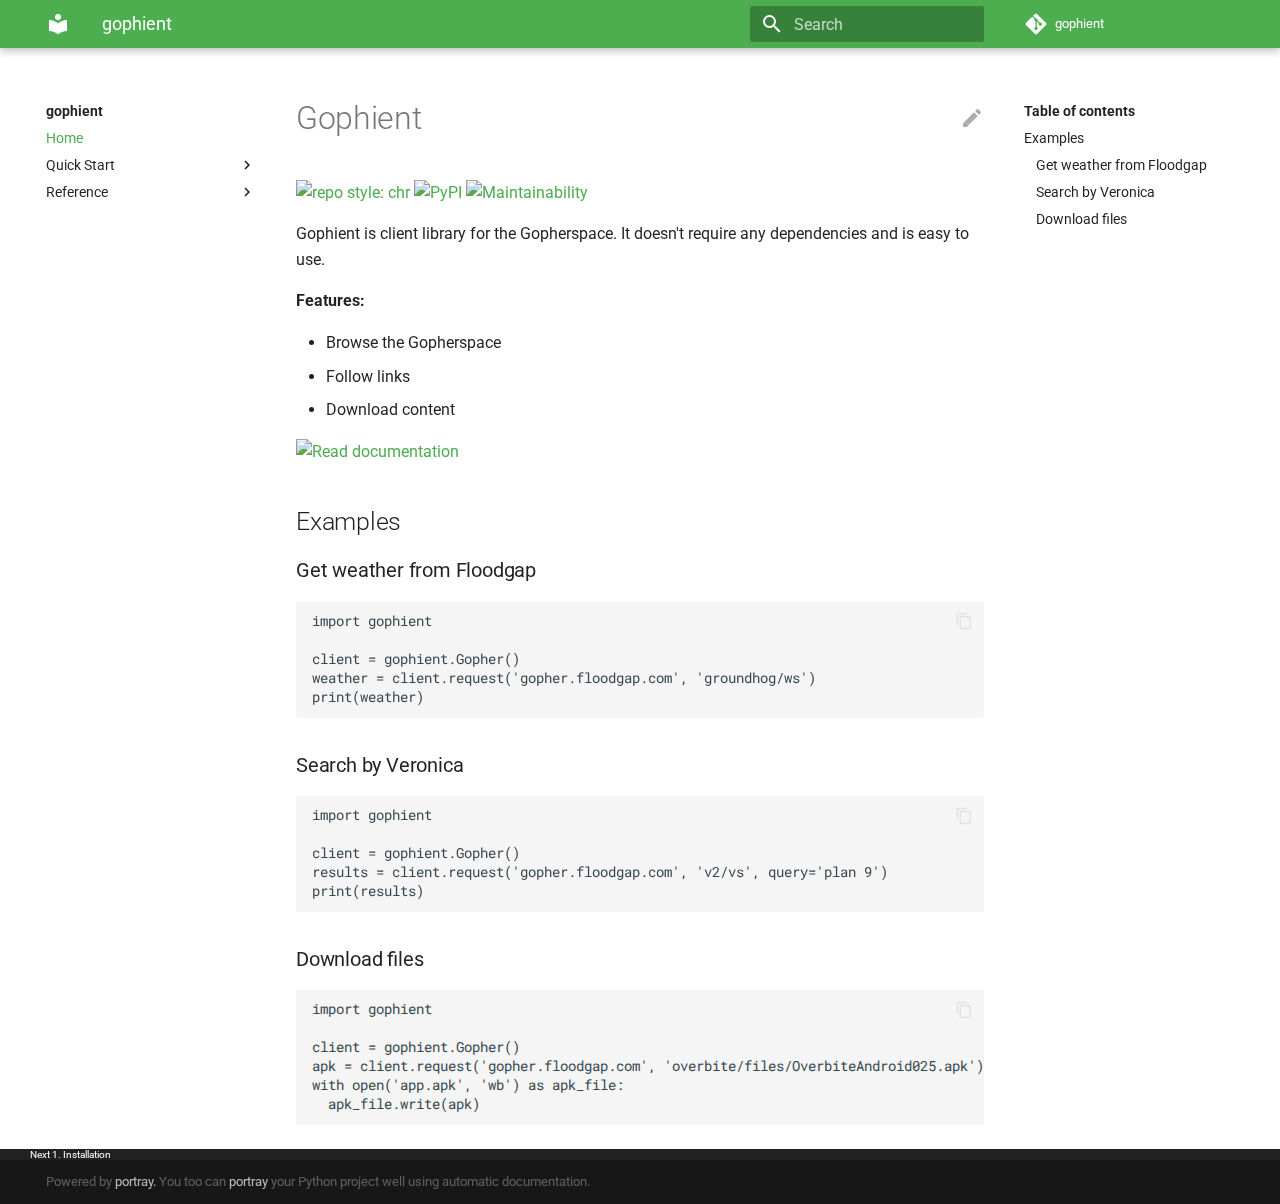
==== index.html @ 35dd83b7 "Deployed with Portray. Commit: f38c311" ====
<!doctype html>
<html lang="en" class="no-js">
  <head>
    
      <meta charset="utf-8">
      <meta name="viewport" content="width=device-width,initial-scale=1">
      
      
      
      
      <link rel="icon" href="assets/images/favicon.png">
      <meta name="generator" content="mkdocs-1.2.4, mkdocs-material-7.3.0">
    
    
      
        <title>gophient</title>
      
    
    
      <link rel="stylesheet" href="assets/stylesheets/main.8b42a75e.min.css">
      
        
        <link rel="stylesheet" href="assets/stylesheets/palette.3f5d1f46.min.css">
        
          
          
          <meta name="theme-color" content="#4cae4f">
        
      
    
    
    
      
        
        <link rel="preconnect" href="https://fonts.gstatic.com" crossorigin>
        <link rel="stylesheet" href="https://fonts.googleapis.com/css?family=Roboto:300,400,400i,700%7CRoboto+Mono&display=fallback">
        <style>:root{--md-text-font-family:"Roboto";--md-code-font-family:"Roboto Mono"}</style>
      
    
    
    
    
      


    
    
  </head>
  
  
    
    
    
    
    
    <body dir="ltr" data-md-color-scheme="" data-md-color-primary="green" data-md-color-accent="orange">
  
    
    <script>function __prefix(e){return new URL(".",location).pathname+"."+e}function __get(e,t=localStorage){return JSON.parse(t.getItem(__prefix(e)))}</script>
    
    <input class="md-toggle" data-md-toggle="drawer" type="checkbox" id="__drawer" autocomplete="off">
    <input class="md-toggle" data-md-toggle="search" type="checkbox" id="__search" autocomplete="off">
    <label class="md-overlay" for="__drawer"></label>
    <div data-md-component="skip">
      
        
        <a href="#gophient" class="md-skip">
          Skip to content
        </a>
      
    </div>
    <div data-md-component="announce">
      
    </div>
    
      

<header class="md-header" data-md-component="header">
  <nav class="md-header__inner md-grid" aria-label="Header">
    <a href="." title="gophient" class="md-header__button md-logo" aria-label="gophient" data-md-component="logo">
      
  
  <svg xmlns="http://www.w3.org/2000/svg" viewBox="0 0 24 24"><path d="M12 8a3 3 0 0 0 3-3 3 3 0 0 0-3-3 3 3 0 0 0-3 3 3 3 0 0 0 3 3m0 3.54C9.64 9.35 6.5 8 3 8v11c3.5 0 6.64 1.35 9 3.54 2.36-2.19 5.5-3.54 9-3.54V8c-3.5 0-6.64 1.35-9 3.54z"/></svg>

    </a>
    <label class="md-header__button md-icon" for="__drawer">
      <svg xmlns="http://www.w3.org/2000/svg" viewBox="0 0 24 24"><path d="M3 6h18v2H3V6m0 5h18v2H3v-2m0 5h18v2H3v-2z"/></svg>
    </label>
    <div class="md-header__title" data-md-component="header-title">
      <div class="md-header__ellipsis">
        <div class="md-header__topic">
          <span class="md-ellipsis">
            gophient
          </span>
        </div>
        <div class="md-header__topic" data-md-component="header-topic">
          <span class="md-ellipsis">
            
              Home
            
          </span>
        </div>
      </div>
    </div>
    
    
    
      <label class="md-header__button md-icon" for="__search">
        <svg xmlns="http://www.w3.org/2000/svg" viewBox="0 0 24 24"><path d="M9.5 3A6.5 6.5 0 0 1 16 9.5c0 1.61-.59 3.09-1.56 4.23l.27.27h.79l5 5-1.5 1.5-5-5v-.79l-.27-.27A6.516 6.516 0 0 1 9.5 16 6.5 6.5 0 0 1 3 9.5 6.5 6.5 0 0 1 9.5 3m0 2C7 5 5 7 5 9.5S7 14 9.5 14 14 12 14 9.5 12 5 9.5 5z"/></svg>
      </label>
      
<div class="md-search" data-md-component="search" role="dialog">
  <label class="md-search__overlay" for="__search"></label>
  <div class="md-search__inner" role="search">
    <form class="md-search__form" name="search">
      <input type="text" class="md-search__input" name="query" aria-label="Search" placeholder="Search" autocapitalize="off" autocorrect="off" autocomplete="off" spellcheck="false" data-md-component="search-query" required>
      <label class="md-search__icon md-icon" for="__search">
        <svg xmlns="http://www.w3.org/2000/svg" viewBox="0 0 24 24"><path d="M9.5 3A6.5 6.5 0 0 1 16 9.5c0 1.61-.59 3.09-1.56 4.23l.27.27h.79l5 5-1.5 1.5-5-5v-.79l-.27-.27A6.516 6.516 0 0 1 9.5 16 6.5 6.5 0 0 1 3 9.5 6.5 6.5 0 0 1 9.5 3m0 2C7 5 5 7 5 9.5S7 14 9.5 14 14 12 14 9.5 12 5 9.5 5z"/></svg>
        <svg xmlns="http://www.w3.org/2000/svg" viewBox="0 0 24 24"><path d="M20 11v2H8l5.5 5.5-1.42 1.42L4.16 12l7.92-7.92L13.5 5.5 8 11h12z"/></svg>
      </label>
      <nav class="md-search__options" aria-label="Search">
        
        <button type="reset" class="md-search__icon md-icon" aria-label="Clear" tabindex="-1">
          <svg xmlns="http://www.w3.org/2000/svg" viewBox="0 0 24 24"><path d="M19 6.41 17.59 5 12 10.59 6.41 5 5 6.41 10.59 12 5 17.59 6.41 19 12 13.41 17.59 19 19 17.59 13.41 12 19 6.41z"/></svg>
        </button>
      </nav>
      
    </form>
    <div class="md-search__output">
      <div class="md-search__scrollwrap" data-md-scrollfix>
        <div class="md-search-result" data-md-component="search-result">
          <div class="md-search-result__meta">
            Initializing search
          </div>
          <ol class="md-search-result__list"></ol>
        </div>
      </div>
    </div>
  </div>
</div>
    
    
      <div class="md-header__source">
        
<a href="https://github.com/arichr/gophient/" title="Go to repository" class="md-source" data-md-component="source">
  <div class="md-source__icon md-icon">
    
    <svg xmlns="http://www.w3.org/2000/svg" viewBox="0 0 448 512"><path d="M439.55 236.05 244 40.45a28.87 28.87 0 0 0-40.81 0l-40.66 40.63 51.52 51.52c27.06-9.14 52.68 16.77 43.39 43.68l49.66 49.66c34.23-11.8 61.18 31 35.47 56.69-26.49 26.49-70.21-2.87-56-37.34L240.22 199v121.85c25.3 12.54 22.26 41.85 9.08 55a34.34 34.34 0 0 1-48.55 0c-17.57-17.6-11.07-46.91 11.25-56v-123c-20.8-8.51-24.6-30.74-18.64-45L142.57 101 8.45 235.14a28.86 28.86 0 0 0 0 40.81l195.61 195.6a28.86 28.86 0 0 0 40.8 0l194.69-194.69a28.86 28.86 0 0 0 0-40.81z"/></svg>
  </div>
  <div class="md-source__repository">
    gophient
  </div>
</a>
      </div>
    
  </nav>
  
</header>
    
    <div class="md-container" data-md-component="container">
      
      
        
          
        
      
      <main class="md-main" data-md-component="main">
        <div class="md-main__inner md-grid">
          
            
              
              <div class="md-sidebar md-sidebar--primary" data-md-component="sidebar" data-md-type="navigation" >
                <div class="md-sidebar__scrollwrap">
                  <div class="md-sidebar__inner">
                    


<nav class="md-nav md-nav--primary" aria-label="Navigation" data-md-level="0">
  <label class="md-nav__title" for="__drawer">
    <a href="." title="gophient" class="md-nav__button md-logo" aria-label="gophient" data-md-component="logo">
      
  
  <svg xmlns="http://www.w3.org/2000/svg" viewBox="0 0 24 24"><path d="M12 8a3 3 0 0 0 3-3 3 3 0 0 0-3-3 3 3 0 0 0-3 3 3 3 0 0 0 3 3m0 3.54C9.64 9.35 6.5 8 3 8v11c3.5 0 6.64 1.35 9 3.54 2.36-2.19 5.5-3.54 9-3.54V8c-3.5 0-6.64 1.35-9 3.54z"/></svg>

    </a>
    gophient
  </label>
  
    <div class="md-nav__source">
      
<a href="https://github.com/arichr/gophient/" title="Go to repository" class="md-source" data-md-component="source">
  <div class="md-source__icon md-icon">
    
    <svg xmlns="http://www.w3.org/2000/svg" viewBox="0 0 448 512"><path d="M439.55 236.05 244 40.45a28.87 28.87 0 0 0-40.81 0l-40.66 40.63 51.52 51.52c27.06-9.14 52.68 16.77 43.39 43.68l49.66 49.66c34.23-11.8 61.18 31 35.47 56.69-26.49 26.49-70.21-2.87-56-37.34L240.22 199v121.85c25.3 12.54 22.26 41.85 9.08 55a34.34 34.34 0 0 1-48.55 0c-17.57-17.6-11.07-46.91 11.25-56v-123c-20.8-8.51-24.6-30.74-18.64-45L142.57 101 8.45 235.14a28.86 28.86 0 0 0 0 40.81l195.61 195.6a28.86 28.86 0 0 0 40.8 0l194.69-194.69a28.86 28.86 0 0 0 0-40.81z"/></svg>
  </div>
  <div class="md-source__repository">
    gophient
  </div>
</a>
    </div>
  
  <ul class="md-nav__list" data-md-scrollfix>
    
      
      
      

  
  
    
  
  
    <li class="md-nav__item md-nav__item--active">
      
      <input class="md-nav__toggle md-toggle" data-md-toggle="toc" type="checkbox" id="__toc">
      
      
        
      
      
        <label class="md-nav__link md-nav__link--active" for="__toc">
          Home
          <span class="md-nav__icon md-icon"></span>
        </label>
      
      <a href="." class="md-nav__link md-nav__link--active">
        Home
      </a>
      
        
<nav class="md-nav md-nav--secondary" aria-label="Table of contents">
  
  
  
    
  
  
    <label class="md-nav__title" for="__toc">
      <span class="md-nav__icon md-icon"></span>
      Table of contents
    </label>
    <ul class="md-nav__list" data-md-component="toc" data-md-scrollfix>
      
        <li class="md-nav__item">
  <a href="#examples" class="md-nav__link">
    Examples
  </a>
  
    <nav class="md-nav" aria-label="Examples">
      <ul class="md-nav__list">
        
          <li class="md-nav__item">
  <a href="#get-weather-from-floodgap" class="md-nav__link">
    Get weather from Floodgap
  </a>
  
</li>
        
          <li class="md-nav__item">
  <a href="#search-by-veronica" class="md-nav__link">
    Search by Veronica
  </a>
  
</li>
        
          <li class="md-nav__item">
  <a href="#download-files" class="md-nav__link">
    Download files
  </a>
  
</li>
        
      </ul>
    </nav>
  
</li>
      
    </ul>
  
</nav>
      
    </li>
  

    
      
      
      

  
  
  
    
    <li class="md-nav__item md-nav__item--nested">
      
      
        <input class="md-nav__toggle md-toggle" data-md-toggle="__nav_2" type="checkbox" id="__nav_2" >
      
      
      
      
        <label class="md-nav__link" for="__nav_2">
          Quick Start
          <span class="md-nav__icon md-icon"></span>
        </label>
      
      <nav class="md-nav" aria-label="Quick Start" data-md-level="1">
        <label class="md-nav__title" for="__nav_2">
          <span class="md-nav__icon md-icon"></span>
          Quick Start
        </label>
        <ul class="md-nav__list" data-md-scrollfix>
          
            
              
  
  
  
    <li class="md-nav__item">
      <a href="docs/quick_start/1_-_Installation/" class="md-nav__link">
        1. Installation
      </a>
    </li>
  

            
          
            
              
  
  
  
    <li class="md-nav__item">
      <a href="docs/quick_start/2_-_API/" class="md-nav__link">
        2. API
      </a>
    </li>
  

            
          
        </ul>
      </nav>
    </li>
  

    
      
      
      

  
  
  
    
    <li class="md-nav__item md-nav__item--nested">
      
      
        <input class="md-nav__toggle md-toggle" data-md-toggle="__nav_3" type="checkbox" id="__nav_3" >
      
      
      
      
        <label class="md-nav__link" for="__nav_3">
          Reference
          <span class="md-nav__icon md-icon"></span>
        </label>
      
      <nav class="md-nav" aria-label="Reference" data-md-level="1">
        <label class="md-nav__title" for="__nav_3">
          <span class="md-nav__icon md-icon"></span>
          Reference
        </label>
        <ul class="md-nav__list" data-md-scrollfix>
          
            
              
  
  
  
    
    <li class="md-nav__item md-nav__item--nested">
      
      
        <input class="md-nav__toggle md-toggle" data-md-toggle="__nav_3_1" type="checkbox" id="__nav_3_1" >
      
      
      
      
        <label class="md-nav__link" for="__nav_3_1">
          Gophient
          <span class="md-nav__icon md-icon"></span>
        </label>
      
      <nav class="md-nav" aria-label="Gophient" data-md-level="2">
        <label class="md-nav__title" for="__nav_3_1">
          <span class="md-nav__icon md-icon"></span>
          Gophient
        </label>
        <ul class="md-nav__list" data-md-scrollfix>
          
            
              
  
  
  
    <li class="md-nav__item">
      <a href="reference/gophient/const/" class="md-nav__link">
        Const
      </a>
    </li>
  

            
          
            
              
  
  
  
    <li class="md-nav__item">
      <a href="reference/gophient/exc/" class="md-nav__link">
        Exc
      </a>
    </li>
  

            
          
            
              
  
  
  
    <li class="md-nav__item">
      <a href="reference/gophient/" class="md-nav__link">
        Index
      </a>
    </li>
  

            
          
            
              
  
  
  
    <li class="md-nav__item">
      <a href="reference/gophient/types/" class="md-nav__link">
        Types
      </a>
    </li>
  

            
          
        </ul>
      </nav>
    </li>
  

            
          
        </ul>
      </nav>
    </li>
  

    
  </ul>
</nav>
                  </div>
                </div>
              </div>
            
            
              
              <div class="md-sidebar md-sidebar--secondary" data-md-component="sidebar" data-md-type="toc" >
                <div class="md-sidebar__scrollwrap">
                  <div class="md-sidebar__inner">
                    
<nav class="md-nav md-nav--secondary" aria-label="Table of contents">
  
  
  
    
  
  
    <label class="md-nav__title" for="__toc">
      <span class="md-nav__icon md-icon"></span>
      Table of contents
    </label>
    <ul class="md-nav__list" data-md-component="toc" data-md-scrollfix>
      
        <li class="md-nav__item">
  <a href="#examples" class="md-nav__link">
    Examples
  </a>
  
    <nav class="md-nav" aria-label="Examples">
      <ul class="md-nav__list">
        
          <li class="md-nav__item">
  <a href="#get-weather-from-floodgap" class="md-nav__link">
    Get weather from Floodgap
  </a>
  
</li>
        
          <li class="md-nav__item">
  <a href="#search-by-veronica" class="md-nav__link">
    Search by Veronica
  </a>
  
</li>
        
          <li class="md-nav__item">
  <a href="#download-files" class="md-nav__link">
    Download files
  </a>
  
</li>
        
      </ul>
    </nav>
  
</li>
      
    </ul>
  
</nav>
                  </div>
                </div>
              </div>
            
          
          <div class="md-content" data-md-component="content">
            <article class="md-content__inner md-typeset">
              
                
                  <a href="https://github.com/arichr/gophient/edit/main/README.md" title="Edit this page" class="md-content__button md-icon">
                    <svg xmlns="http://www.w3.org/2000/svg" viewBox="0 0 24 24"><path d="M20.71 7.04c.39-.39.39-1.04 0-1.41l-2.34-2.34c-.37-.39-1.02-.39-1.41 0l-1.84 1.83 3.75 3.75M3 17.25V21h3.75L17.81 9.93l-3.75-3.75L3 17.25z"/></svg>
                  </a>
                
                
                <h1 id="gophient">Gophient</h1>
<p><a href="https://github.com/arichr/python-template"><img alt="repo style: chr" src="https://img.shields.io/badge/repo%20style-chr-blueviolet?logo=github&amp;style=flat" /></a>
<a href="https://pypi.org/project/gophient/"><img alt="PyPI" src="https://img.shields.io/pypi/v/gophient?style=flat&amp;logo=python&amp;logoColor=white" /></a>
<a href="https://codeclimate.com/github/arichr/gophient/maintainability"><img alt="Maintainability" src="https://api.codeclimate.com/v1/badges/d83cf869ea9fa8d05a6f/maintainability" /></a></p>
<p>Gophient is client library for the Gopherspace. It doesn't require any dependencies and is easy to use.</p>
<p><strong>Features:</strong></p>
<ul>
<li>Browse the Gopherspace</li>
<li>Follow links</li>
<li>Download content</li>
</ul>
<p><a href="https://arichr.github.io/gophient/"><img alt="Read documentation" src="https://img.shields.io/badge/read-documentation-green?style=for-the-badge&amp;logo=python&amp;logoColor=white" /></a></p>
<h2 id="examples">Examples</h2>
<h3 id="get-weather-from-floodgap">Get weather from Floodgap</h3>
<div class="codehilite"><pre><span></span><code><span class="kn">import</span> <span class="nn">gophient</span>

<span class="n">client</span> <span class="o">=</span> <span class="n">gophient</span><span class="o">.</span><span class="n">Gopher</span><span class="p">()</span>
<span class="n">weather</span> <span class="o">=</span> <span class="n">client</span><span class="o">.</span><span class="n">request</span><span class="p">(</span><span class="s1">&#39;gopher.floodgap.com&#39;</span><span class="p">,</span> <span class="s1">&#39;groundhog/ws&#39;</span><span class="p">)</span>
<span class="nb">print</span><span class="p">(</span><span class="n">weather</span><span class="p">)</span>
</code></pre></div>

<h3 id="search-by-veronica">Search by Veronica</h3>
<div class="codehilite"><pre><span></span><code><span class="kn">import</span> <span class="nn">gophient</span>

<span class="n">client</span> <span class="o">=</span> <span class="n">gophient</span><span class="o">.</span><span class="n">Gopher</span><span class="p">()</span>
<span class="n">results</span> <span class="o">=</span> <span class="n">client</span><span class="o">.</span><span class="n">request</span><span class="p">(</span><span class="s1">&#39;gopher.floodgap.com&#39;</span><span class="p">,</span> <span class="s1">&#39;v2/vs&#39;</span><span class="p">,</span> <span class="n">query</span><span class="o">=</span><span class="s1">&#39;plan 9&#39;</span><span class="p">)</span>
<span class="nb">print</span><span class="p">(</span><span class="n">results</span><span class="p">)</span>
</code></pre></div>

<h3 id="download-files">Download files</h3>
<div class="codehilite"><pre><span></span><code><span class="kn">import</span> <span class="nn">gophient</span>

<span class="n">client</span> <span class="o">=</span> <span class="n">gophient</span><span class="o">.</span><span class="n">Gopher</span><span class="p">()</span>
<span class="n">apk</span> <span class="o">=</span> <span class="n">client</span><span class="o">.</span><span class="n">request</span><span class="p">(</span><span class="s1">&#39;gopher.floodgap.com&#39;</span><span class="p">,</span> <span class="s1">&#39;overbite/files/OverbiteAndroid025.apk&#39;</span><span class="p">)</span>
<span class="k">with</span> <span class="nb">open</span><span class="p">(</span><span class="s1">&#39;app.apk&#39;</span><span class="p">,</span> <span class="s1">&#39;wb&#39;</span><span class="p">)</span> <span class="k">as</span> <span class="n">apk_file</span><span class="p">:</span>
  <span class="n">apk_file</span><span class="o">.</span><span class="n">write</span><span class="p">(</span><span class="n">apk</span><span class="p">)</span>
</code></pre></div>
                
              
              
                


              
            </article>
          </div>
        </div>
        
      </main>
      
        
<footer class="md-footer">
  
    <div class="md-footer-nav">
      <nav class="md-footer-nav__inner md-grid">
        
        
          <a href="docs/quick_start/1_-_Installation/" title="1. Installation" class="md-flex md-footer-nav__link md-footer-nav__link--next" rel="next">
            <div class="md-flex__cell md-flex__cell--stretch md-footer-nav__title">
              <span class="md-flex__ellipsis">
                <span class="md-footer-nav__direction">
                  Next
                </span>
                1. Installation
              </span>
            </div>
            <div class="md-flex__cell md-flex__cell--shrink">
              <i class="md-icon md-icon--arrow-forward md-footer-nav__button"></i>
            </div>
          </a>
        
      </nav>
    </div>
  
  <div class="md-footer-meta md-typeset">
    <div class="md-footer-meta__inner md-grid">
      <div class="md-footer-copyright">
        
        Powered by
        <a href="http://timothycrosley.github.io/portray">portray.</a>
        You too can
        <a href="http://timothycrosley.github.io/portray">
          portray</a>
        your Python project well using automatic documentation.
      </div>
      
    </div>
  </div>
</footer>
      
    </div>
    <div class="md-dialog" data-md-component="dialog">
      <div class="md-dialog__inner md-typeset"></div>
    </div>
    <script id="__config" type="application/json">{"base": ".", "features": [], "translations": {"clipboard.copy": "Copy to clipboard", "clipboard.copied": "Copied to clipboard", "search.config.lang": "en", "search.config.pipeline": "trimmer, stopWordFilter", "search.config.separator": "[\\s\\-]+", "search.placeholder": "Search", "search.result.placeholder": "Type to start searching", "search.result.none": "No matching documents", "search.result.one": "1 matching document", "search.result.other": "# matching documents", "search.result.more.one": "1 more on this page", "search.result.more.other": "# more on this page", "search.result.term.missing": "Missing", "select.version.title": "Select version"}, "search": "assets/javascripts/workers/search.f8263e09.min.js", "version": null}</script>
    
    
      <script src="assets/javascripts/bundle.4fc53ad4.min.js"></script>
      
    
  </body>
</html>
---- assets/stylesheets/main.8b42a75e.min.css ----
@charset "UTF-8";html{-webkit-text-size-adjust:none;-moz-text-size-adjust:none;-ms-text-size-adjust:none;text-size-adjust:none;box-sizing:border-box}*,:after,:before{box-sizing:inherit}body{margin:0}a,button,input,label{-webkit-tap-highlight-color:transparent}a{color:inherit;text-decoration:none}hr{border:0;box-sizing:content-box;display:block;height:.05rem;overflow:visible;padding:0}small{font-size:80%}sub,sup{line-height:1em}img{border-style:none}table{border-collapse:separate;border-spacing:0}td,th{font-weight:400;vertical-align:top}button{background:transparent;border:0;font-family:inherit;font-size:inherit;margin:0;padding:0}input{border:0;outline:none}:root{--md-default-fg-color:rgba(0,0,0,0.87);--md-default-fg-color--light:rgba(0,0,0,0.54);--md-default-fg-color--lighter:rgba(0,0,0,0.32);--md-default-fg-color--lightest:rgba(0,0,0,0.07);--md-default-bg-color:#fff;--md-default-bg-color--light:hsla(0,0%,100%,0.7);--md-default-bg-color--lighter:hsla(0,0%,100%,0.3);--md-default-bg-color--lightest:hsla(0,0%,100%,0.12);--md-primary-fg-color:#4051b5;--md-primary-fg-color--light:#5d6cc0;--md-primary-fg-color--dark:#303fa1;--md-primary-bg-color:#fff;--md-primary-bg-color--light:hsla(0,0%,100%,0.7);--md-accent-fg-color:#526cfe;--md-accent-fg-color--transparent:rgba(82,108,254,0.1);--md-accent-bg-color:#fff;--md-accent-bg-color--light:hsla(0,0%,100%,0.7)}:root>*{--md-code-fg-color:#36464e;--md-code-bg-color:#f5f5f5;--md-code-hl-color:rgba(255,255,0,0.5);--md-code-hl-number-color:#d52a2a;--md-code-hl-special-color:#db1457;--md-code-hl-function-color:#a846b9;--md-code-hl-constant-color:#6e59d9;--md-code-hl-keyword-color:#3f6ec6;--md-code-hl-string-color:#1c7d4d;--md-code-hl-name-color:var(--md-code-fg-color);--md-code-hl-operator-color:var(--md-default-fg-color--light);--md-code-hl-punctuation-color:var(--md-default-fg-color--light);--md-code-hl-comment-color:var(--md-default-fg-color--light);--md-code-hl-generic-color:var(--md-default-fg-color--light);--md-code-hl-variable-color:var(--md-default-fg-color--light);--md-typeset-color:var(--md-default-fg-color);--md-typeset-a-color:var(--md-primary-fg-color);--md-typeset-mark-color:rgba(255,255,0,0.5);--md-typeset-del-color:hsla(6,90%,60%,0.15);--md-typeset-ins-color:rgba(11,213,112,0.15);--md-typeset-kbd-color:#fafafa;--md-typeset-kbd-accent-color:#fff;--md-typeset-kbd-border-color:#b8b8b8;--md-typeset-table-color:rgba(0,0,0,0.12);--md-admonition-fg-color:var(--md-default-fg-color);--md-admonition-bg-color:var(--md-default-bg-color);--md-footer-fg-color:#fff;--md-footer-fg-color--light:hsla(0,0%,100%,0.7);--md-footer-fg-color--lighter:hsla(0,0%,100%,0.3);--md-footer-bg-color:rgba(0,0,0,0.87);--md-footer-bg-color--dark:rgba(0,0,0,0.32)}.md-icon svg{fill:currentColor;display:block;height:1.2rem;width:1.2rem}body{-webkit-font-smoothing:antialiased;-moz-osx-font-smoothing:grayscale}body,input{font-feature-settings:"kern","liga";font-family:var(--md-text-font-family,_),-apple-system,BlinkMacSystemFont,Helvetica,Arial,sans-serif}body,code,input,kbd,pre{color:var(--md-typeset-color)}code,kbd,pre{font-feature-settings:"kern";font-family:var(--md-code-font-family,_),SFMono-Regular,Consolas,Menlo,monospace}:root{--md-typeset-table-sort-icon:url('data:image/svg+xml;charset=utf-8,<svg xmlns="http://www.w3.org/2000/svg" viewBox="0 0 24 24"><path d="m18 21-4-4h3V7h-3l4-4 4 4h-3v10h3M2 19v-2h10v2M2 13v-2h7v2M2 7V5h4v2H2z"/></svg>');--md-typeset-table-sort-icon--asc:url('data:image/svg+xml;charset=utf-8,<svg xmlns="http://www.w3.org/2000/svg" viewBox="0 0 24 24"><path d="M19 17h3l-4 4-4-4h3V3h2M2 17h10v2H2M6 5v2H2V5m0 6h7v2H2v-2z"/></svg>');--md-typeset-table-sort-icon--desc:url('data:image/svg+xml;charset=utf-8,<svg xmlns="http://www.w3.org/2000/svg" viewBox="0 0 24 24"><path d="M19 7h3l-4-4-4 4h3v14h2M2 17h10v2H2M6 5v2H2V5m0 6h7v2H2v-2z"/></svg>')}.md-typeset{-webkit-print-color-adjust:exact;color-adjust:exact;font-size:.8rem;line-height:1.6}@media print{.md-typeset{font-size:.68rem}}.md-typeset blockquote,.md-typeset dl,.md-typeset figure,.md-typeset ol,.md-typeset pre,.md-typeset ul{margin:1em 0}.md-typeset h1{color:var(--md-default-fg-color--light);font-size:2em;line-height:1.3;margin:0 0 1.25em}.md-typeset h1,.md-typeset h2{font-weight:300;letter-spacing:-.01em}.md-typeset h2{font-size:1.5625em;line-height:1.4;margin:1.6em 0 .64em}.md-typeset h3{font-size:1.25em;font-weight:400;letter-spacing:-.01em;line-height:1.5;margin:1.6em 0 .8em}.md-typeset h2+h3{margin-top:.8em}.md-typeset h4{font-weight:700;letter-spacing:-.01em;margin:1em 0}.md-typeset h5,.md-typeset h6{color:var(--md-default-fg-color--light);font-size:.8em;font-weight:700;letter-spacing:-.01em;margin:1.25em 0}.md-typeset h5{text-transform:uppercase}.md-typeset hr{border-bottom:.05rem solid var(--md-default-fg-color--lightest);display:flow-root;margin:1.5em 0}.md-typeset a{color:var(--md-typeset-a-color);word-break:break-word}.md-typeset a,.md-typeset a:before{transition:color 125ms}.md-typeset a:focus,.md-typeset a:hover{color:var(--md-accent-fg-color)}.md-typeset a.focus-visible{outline-color:var(--md-accent-fg-color);outline-offset:.2rem}.md-typeset code,.md-typeset kbd,.md-typeset pre{color:var(--md-code-fg-color);direction:ltr}@media print{.md-typeset code,.md-typeset kbd,.md-typeset pre{white-space:pre-wrap}}.md-typeset code{background-color:var(--md-code-bg-color);border-radius:.1rem;-webkit-box-decoration-break:clone;box-decoration-break:clone;font-size:.85em;padding:0 .2941176471em;word-break:break-word}.md-typeset code:not(.focus-visible){-webkit-tap-highlight-color:transparent;outline:none}.md-typeset h1 code,.md-typeset h2 code,.md-typeset h3 code,.md-typeset h4 code,.md-typeset h5 code,.md-typeset h6 code{background-color:transparent;box-shadow:none;margin:initial;padding:initial}.md-typeset a code{color:currentColor}.md-typeset pre{display:flow-root;line-height:1.4;position:relative}.md-typeset pre>code{-webkit-box-decoration-break:slice;box-decoration-break:slice;box-shadow:none;display:block;margin:0;overflow:auto;padding:.7720588235em 1.1764705882em;scrollbar-color:var(--md-default-fg-color--lighter) transparent;scrollbar-width:thin;touch-action:auto;word-break:normal}.md-typeset pre>code:hover{scrollbar-color:var(--md-accent-fg-color) transparent}.md-typeset pre>code::-webkit-scrollbar{height:.2rem;width:.2rem}.md-typeset pre>code::-webkit-scrollbar-thumb{background-color:var(--md-default-fg-color--lighter)}.md-typeset pre>code::-webkit-scrollbar-thumb:hover{background-color:var(--md-accent-fg-color)}@media screen and (max-width:44.9375em){.md-typeset>pre{margin:1em -.8rem}.md-typeset>pre code{border-radius:0}}.md-typeset kbd{background-color:var(--md-typeset-kbd-color);border-radius:.1rem;box-shadow:0 .1rem 0 .05rem var(--md-typeset-kbd-border-color),0 .1rem 0 var(--md-typeset-kbd-border-color),0 -.1rem .2rem var(--md-typeset-kbd-accent-color) inset;color:var(--md-default-fg-color);display:inline-block;font-size:.75em;padding:0 .6666666667em;vertical-align:text-top;word-break:break-word}.md-typeset mark{background-color:var(--md-typeset-mark-color);-webkit-box-decoration-break:clone;box-decoration-break:clone;color:inherit;word-break:break-word}.md-typeset abbr{border-bottom:.05rem dotted var(--md-default-fg-color--light);cursor:help;text-decoration:none}@media (hover:none){.md-typeset abbr{position:relative}.md-typeset abbr[title]:focus:after,.md-typeset abbr[title]:hover:after{background-color:var(--md-default-fg-color);border-radius:.1rem;box-shadow:0 2px 2px 0 rgba(0,0,0,.14),0 1px 5px 0 rgba(0,0,0,.12),0 3px 1px -2px rgba(0,0,0,.2);color:var(--md-default-bg-color);content:attr(title);display:inline-block;font-size:.7rem;left:0;margin-top:2em;max-width:80%;min-width:-webkit-max-content;min-width:-moz-max-content;min-width:max-content;padding:.2rem .3rem;position:absolute;width:auto}}.md-typeset small{opacity:.75}.md-typeset sub,.md-typeset sup{margin-left:.078125em}[dir=rtl] .md-typeset sub,[dir=rtl] .md-typeset sup{margin-left:0;margin-right:.078125em}.md-typeset blockquote{border-left:.2rem solid var(--md-default-fg-color--lighter);color:var(--md-default-fg-color--light);padding-left:.6rem}[dir=rtl] .md-typeset blockquote{border-left:initial;border-right:.2rem solid var(--md-default-fg-color--lighter);padding-left:0;padding-right:.6rem}.md-typeset ul{list-style-type:disc}.md-typeset ol,.md-typeset ul{display:flow-root;margin-left:.625em;padding:0}[dir=rtl] .md-typeset ol,[dir=rtl] .md-typeset ul{margin-left:0;margin-right:.625em}.md-typeset ol ol,.md-typeset ul ol{list-style-type:lower-alpha}.md-typeset ol ol ol,.md-typeset ul ol ol{list-style-type:lower-roman}.md-typeset ol li,.md-typeset ul li{margin-bottom:.5em;margin-left:1.25em}[dir=rtl] .md-typeset ol li,[dir=rtl] .md-typeset ul li{margin-left:0;margin-right:1.25em}.md-typeset ol li blockquote,.md-typeset ol li p,.md-typeset ul li blockquote,.md-typeset ul li p{margin:.5em 0}.md-typeset ol li:last-child,.md-typeset ul li:last-child{margin-bottom:0}.md-typeset ol li ol,.md-typeset ol li ul,.md-typeset ul li ol,.md-typeset ul li ul{margin:.5em 0 .5em .625em}[dir=rtl] .md-typeset ol li ol,[dir=rtl] .md-typeset ol li ul,[dir=rtl] .md-typeset ul li ol,[dir=rtl] .md-typeset ul li ul{margin-left:0;margin-right:.625em}.md-typeset dd{margin:1em 0 1.5em 1.875em}[dir=rtl] .md-typeset dd{margin-left:0;margin-right:1.875em}.md-typeset img,.md-typeset svg{height:auto;max-width:100%}.md-typeset img[align=left],.md-typeset svg[align=left]{margin:1em 1em 1em 0}.md-typeset img[align=right],.md-typeset svg[align=right]{margin:1em 0 1em 1em}.md-typeset img[align]:only-child,.md-typeset svg[align]:only-child{margin-top:0}.md-typeset figure{display:flow-root;margin:0 auto;max-width:100%;text-align:center;width:-webkit-fit-content;width:-moz-fit-content;width:fit-content}.md-typeset figure img{display:block}.md-typeset figcaption{font-style:italic;margin:1em auto 2em;max-width:24rem}.md-typeset iframe{max-width:100%}.md-typeset table:not([class]){background-color:var(--md-default-bg-color);border:.05rem solid var(--md-typeset-table-color);border-radius:.1rem;display:inline-block;font-size:.64rem;max-width:100%;overflow:auto;touch-action:auto}@media print{.md-typeset table:not([class]){display:table}}.md-typeset table:not([class])+*{margin-top:1.5em}.md-typeset table:not([class]) td>:first-child,.md-typeset table:not([class]) th>:first-child{margin-top:0}.md-typeset table:not([class]) td>:last-child,.md-typeset table:not([class]) th>:last-child{margin-bottom:0}.md-typeset table:not([class]) td:not([align]),.md-typeset table:not([class]) th:not([align]){text-align:left}[dir=rtl] .md-typeset table:not([class]) td:not([align]),[dir=rtl] .md-typeset table:not([class]) th:not([align]){text-align:right}.md-typeset table:not([class]) th{font-weight:700;min-width:5rem;padding:.9375em 1.25em;vertical-align:top}.md-typeset table:not([class]) th a{color:inherit}.md-typeset table:not([class]) td{border-top:.05rem solid var(--md-typeset-table-color);padding:.9375em 1.25em;vertical-align:top}.md-typeset table:not([class]) tbody tr{transition:background-color 125ms}.md-typeset table:not([class]) tbody tr:hover{background-color:rgba(0,0,0,.035);box-shadow:0 .05rem 0 var(--md-default-bg-color) inset}.md-typeset table:not([class]) a{word-break:normal}.md-typeset table th[role=columnheader]{cursor:pointer}.md-typeset table th[role=columnheader]:after{content:"";display:inline-block;height:1.2em;margin-left:.5em;-webkit-mask-image:var(--md-typeset-table-sort-icon);mask-image:var(--md-typeset-table-sort-icon);-webkit-mask-repeat:no-repeat;mask-repeat:no-repeat;-webkit-mask-size:contain;mask-size:contain;transition:background-color 125ms;vertical-align:text-bottom;width:1.2em}.md-typeset table th[role=columnheader]:hover:after{background-color:var(--md-default-fg-color--lighter)}.md-typeset table th[role=columnheader][aria-sort=ascending]:after{background-color:var(--md-default-fg-color--light);-webkit-mask-image:var(--md-typeset-table-sort-icon--asc);mask-image:var(--md-typeset-table-sort-icon--asc)}.md-typeset table th[role=columnheader][aria-sort=descending]:after{background-color:var(--md-default-fg-color--light);-webkit-mask-image:var(--md-typeset-table-sort-icon--desc);mask-image:var(--md-typeset-table-sort-icon--desc)}.md-typeset__scrollwrap{margin:1em -.8rem;overflow-x:auto;touch-action:auto}.md-typeset__table{display:inline-block;margin-bottom:.5em;padding:0 .8rem}@media print{.md-typeset__table{display:block}}html .md-typeset__table table{display:table;margin:0;overflow:hidden;width:100%}html{font-size:125%;height:100%;overflow-x:hidden}@media screen and (min-width:100em){html{font-size:137.5%}}@media screen and (min-width:125em){html{font-size:150%}}body{background-color:var(--md-default-bg-color);display:flex;flex-direction:column;font-size:.5rem;min-height:100%;position:relative;width:100%}@media print{body{display:block}}@media screen and (max-width:59.9375em){body[data-md-state=lock]{position:fixed}}.md-grid{margin-left:auto;margin-right:auto;max-width:61rem}.md-container{display:flex;flex-direction:column;flex-grow:1}@media print{.md-container{display:block}}.md-main{flex-grow:1}.md-main__inner{display:flex;height:100%;margin-top:1.5rem}.md-ellipsis{overflow:hidden;text-overflow:ellipsis;white-space:nowrap}.md-toggle{display:none}.md-option{height:0;opacity:0;position:absolute;width:0}.md-option:checked+label:not([hidden]){display:block}.md-option.focus-visible+label{outline-color:var(--md-accent-fg-color);outline-style:auto}.md-skip{background-color:var(--md-default-fg-color);border-radius:.1rem;color:var(--md-default-bg-color);font-size:.64rem;margin:.5rem;opacity:0;outline-color:var(--md-accent-fg-color);padding:.3rem .5rem;position:fixed;transform:translateY(.4rem);z-index:-1}.md-skip:focus{opacity:1;transform:translateY(0);transition:transform .25s cubic-bezier(.4,0,.2,1),opacity 175ms 75ms;z-index:10}@page{margin:25mm}.md-announce{background-color:var(--md-footer-bg-color);overflow:auto}@media print{.md-announce{display:none}}.md-announce__inner{color:var(--md-footer-fg-color);font-size:.7rem;margin:.6rem auto;padding:0 .8rem}:root{--md-clipboard-icon:url('data:image/svg+xml;charset=utf-8,<svg xmlns="http://www.w3.org/2000/svg" viewBox="0 0 24 24"><path d="M19 21H8V7h11m0-2H8a2 2 0 0 0-2 2v14a2 2 0 0 0 2 2h11a2 2 0 0 0 2-2V7a2 2 0 0 0-2-2m-3-4H4a2 2 0 0 0-2 2v14h2V3h12V1z"/></svg>')}.md-clipboard{border-radius:.1rem;color:var(--md-default-fg-color--lightest);cursor:pointer;height:1.5em;outline-color:var(--md-accent-fg-color);outline-offset:.1rem;position:absolute;right:.5em;top:.5em;transition:color .25s;width:1.5em;z-index:1}@media print{.md-clipboard{display:none}}.md-clipboard:not(.focus-visible){-webkit-tap-highlight-color:transparent;outline:none}:hover>.md-clipboard{color:var(--md-default-fg-color--light)}.md-clipboard:focus,.md-clipboard:hover{color:var(--md-accent-fg-color)}.md-clipboard:after{background-color:currentColor;content:"";display:block;height:1.125em;margin:0 auto;-webkit-mask-image:var(--md-clipboard-icon);mask-image:var(--md-clipboard-icon);-webkit-mask-repeat:no-repeat;mask-repeat:no-repeat;-webkit-mask-size:contain;mask-size:contain;width:1.125em}.md-clipboard--inline{cursor:pointer}.md-clipboard--inline code{transition:color .25s,background-color .25s}.md-clipboard--inline:focus code,.md-clipboard--inline:hover code{background-color:var(--md-accent-fg-color--transparent);color:var(--md-accent-fg-color)}.md-content{flex-grow:1;overflow:hidden;scroll-padding-top:51.2rem}.md-content__inner{margin:0 .8rem 1.2rem;padding-top:.6rem}@media screen and (min-width:76.25em){.md-sidebar--primary:not([hidden])~.md-content>.md-content__inner{margin-left:1.2rem}[dir=rtl] .md-sidebar--primary:not([hidden])~.md-content>.md-content__inner{margin-left:.8rem;margin-right:1.2rem}.md-sidebar--secondary:not([hidden])~.md-content>.md-content__inner{margin-right:1.2rem}[dir=rtl] .md-sidebar--secondary:not([hidden])~.md-content>.md-content__inner{margin-left:1.2rem;margin-right:.8rem}}.md-content__inner:before{content:"";display:block;height:.4rem}.md-content__inner>:last-child{margin-bottom:0}.md-content__button{float:right;margin:.4rem 0 .4rem .4rem;padding:0}@media print{.md-content__button{display:none}}[dir=rtl] .md-content__button{float:left;margin-left:0;margin-right:.4rem}[dir=rtl] .md-content__button svg{transform:scaleX(-1)}.md-typeset .md-content__button{color:var(--md-default-fg-color--lighter)}.md-content__button svg{display:inline;vertical-align:top}.md-dialog{background-color:var(--md-default-fg-color);border-radius:.1rem;bottom:.8rem;box-shadow:0 2px 2px 0 rgba(0,0,0,.14),0 1px 5px 0 rgba(0,0,0,.12),0 3px 1px -2px rgba(0,0,0,.2);left:auto;min-width:11.1rem;opacity:0;padding:.4rem .6rem;pointer-events:none;position:fixed;right:.8rem;transform:translateY(100%);transition:transform 0ms .4s,opacity .4s;z-index:3}@media print{.md-dialog{display:none}}[dir=rtl] .md-dialog{left:.8rem;right:auto}.md-dialog[data-md-state=open]{opacity:1;pointer-events:auto;transform:translateY(0);transition:transform .4s cubic-bezier(.075,.85,.175,1),opacity .4s}.md-dialog__inner{color:var(--md-default-bg-color);font-size:.7rem}.md-typeset .md-button{border:.1rem solid;border-radius:.1rem;color:var(--md-primary-fg-color);cursor:pointer;display:inline-block;font-weight:700;padding:.625em 2em;transition:color 125ms,background-color 125ms,border-color 125ms}.md-typeset .md-button--primary{background-color:var(--md-primary-fg-color);border-color:var(--md-primary-fg-color);color:var(--md-primary-bg-color)}.md-typeset .md-button:focus,.md-typeset .md-button:hover{background-color:var(--md-accent-fg-color);border-color:var(--md-accent-fg-color);color:var(--md-accent-bg-color)}.md-typeset .md-input{border-radius:.1rem;box-shadow:0 .2rem .5rem rgba(0,0,0,.1),0 .025rem .05rem rgba(0,0,0,.1);font-size:.8rem;height:1.8rem;padding:0 .6rem;transition:box-shadow .25s}.md-typeset .md-input:focus,.md-typeset .md-input:hover{box-shadow:0 .4rem 1rem rgba(0,0,0,.15),0 .025rem .05rem rgba(0,0,0,.15)}.md-typeset .md-input--stretch{width:100%}.md-header{background-color:var(--md-primary-fg-color);box-shadow:0 0 .2rem transparent,0 .2rem .4rem transparent;color:var(--md-primary-bg-color);left:0;position:-webkit-sticky;position:sticky;right:0;top:0;z-index:3}@media print{.md-header{display:none}}.md-header[data-md-state=shadow]{box-shadow:0 0 .2rem rgba(0,0,0,.1),0 .2rem .4rem rgba(0,0,0,.2);transition:transform .25s cubic-bezier(.1,.7,.1,1),box-shadow .25s}.md-header[data-md-state=hidden]{transform:translateY(-100%);transition:transform .25s cubic-bezier(.8,0,.6,1),box-shadow .25s}.md-header__inner{align-items:center;display:flex;padding:0 .2rem}.md-header__button{color:currentColor;cursor:pointer;margin:.2rem;outline-color:var(--md-accent-fg-color);padding:.4rem;position:relative;transition:opacity .25s;vertical-align:middle;z-index:1}.md-header__button:hover{opacity:.7}.md-header__button:not([hidden]){display:inline-block}.md-header__button:not(.focus-visible){-webkit-tap-highlight-color:transparent;outline:none}.md-header__button.md-logo{margin:.2rem;padding:.4rem}@media screen and (max-width:76.1875em){.md-header__button.md-logo{display:none}}.md-header__button.md-logo img,.md-header__button.md-logo svg{fill:currentColor;display:block;height:1.2rem;width:1.2rem}@media screen and (min-width:60em){.md-header__button[for=__search]{display:none}}.no-js .md-header__button[for=__search]{display:none}[dir=rtl] .md-header__button[for=__search] svg{transform:scaleX(-1)}@media screen and (min-width:76.25em){.md-header__button[for=__drawer]{display:none}}.md-header__topic{display:flex;max-width:100%;position:absolute;transition:transform .4s cubic-bezier(.1,.7,.1,1),opacity .15s}.md-header__topic+.md-header__topic{opacity:0;pointer-events:none;transform:translateX(1.25rem);transition:transform .4s cubic-bezier(1,.7,.1,.1),opacity .15s;z-index:-1}[dir=rtl] .md-header__topic+.md-header__topic{transform:translateX(-1.25rem)}.md-header__title{flex-grow:1;font-size:.9rem;height:2.4rem;line-height:2.4rem;margin-left:1rem;margin-right:.4rem}.md-header__title[data-md-state=active] .md-header__topic{opacity:0;pointer-events:none;transform:translateX(-1.25rem);transition:transform .4s cubic-bezier(1,.7,.1,.1),opacity .15s;z-index:-1}[dir=rtl] .md-header__title[data-md-state=active] .md-header__topic{transform:translateX(1.25rem)}.md-header__title[data-md-state=active] .md-header__topic+.md-header__topic{opacity:1;pointer-events:auto;transform:translateX(0);transition:transform .4s cubic-bezier(.1,.7,.1,1),opacity .15s;z-index:0}.md-header__title>.md-header__ellipsis{height:100%;position:relative;width:100%}.md-header__option{display:flex;flex-shrink:0;max-width:100%;transition:max-width 0ms .25s,opacity .25s .25s;white-space:nowrap}[data-md-toggle=search]:checked~.md-header .md-header__option{max-width:0;opacity:0;transition:max-width 0ms,opacity 0ms}.md-header__source{display:none}@media screen and (min-width:60em){.md-header__source{display:block;margin-left:1rem;max-width:11.7rem;width:11.7rem}[dir=rtl] .md-header__source{margin-left:0;margin-right:1rem}}@media screen and (min-width:76.25em){.md-header__source{margin-left:1.4rem}[dir=rtl] .md-header__source{margin-right:1.4rem}}.md-footer{background-color:var(--md-footer-bg-color);color:var(--md-footer-fg-color)}@media print{.md-footer{display:none}}.md-footer__inner{overflow:auto;padding:.2rem}.md-footer__link{display:flex;outline-color:var(--md-accent-fg-color);padding-bottom:.4rem;padding-top:1.4rem;transition:opacity .25s}@media screen and (min-width:45em){.md-footer__link{width:50%}}.md-footer__link:focus,.md-footer__link:hover{opacity:.7}.md-footer__link--prev{float:left}@media screen and (max-width:44.9375em){.md-footer__link--prev{width:25%}.md-footer__link--prev .md-footer__title{display:none}}[dir=rtl] .md-footer__link--prev{float:right}[dir=rtl] .md-footer__link--prev svg{transform:scaleX(-1)}.md-footer__link--next{float:right;text-align:right}@media screen and (max-width:44.9375em){.md-footer__link--next{width:75%}}[dir=rtl] .md-footer__link--next{float:left;text-align:left}[dir=rtl] .md-footer__link--next svg{transform:scaleX(-1)}.md-footer__title{flex-grow:1;font-size:.9rem;line-height:2.4rem;max-width:calc(100% - 2.4rem);padding:0 1rem;position:relative}.md-footer__button{margin:.2rem;padding:.4rem}.md-footer__direction{font-size:.64rem;left:0;margin-top:-1rem;opacity:.7;padding:0 1rem;position:absolute;right:0}.md-footer-meta{background-color:var(--md-footer-bg-color--dark)}.md-footer-meta__inner{display:flex;flex-wrap:wrap;justify-content:space-between;padding:.2rem}html .md-footer-meta.md-typeset a{color:var(--md-footer-fg-color--light)}html .md-footer-meta.md-typeset a:focus,html .md-footer-meta.md-typeset a:hover{color:var(--md-footer-fg-color)}.md-footer-copyright{color:var(--md-footer-fg-color--lighter);font-size:.64rem;margin:auto .6rem;padding:.4rem 0;width:100%}@media screen and (min-width:45em){.md-footer-copyright{width:auto}}.md-footer-copyright__highlight{color:var(--md-footer-fg-color--light)}.md-footer-social{margin:0 .4rem;padding:.2rem 0 .6rem}@media screen and (min-width:45em){.md-footer-social{padding:.6rem 0}}.md-footer-social__link{display:inline-block;height:1.6rem;text-align:center;width:1.6rem}.md-footer-social__link:before{line-height:1.9}.md-footer-social__link svg{fill:currentColor;max-height:.8rem;vertical-align:-25%}:root{--md-nav-icon--prev:url('data:image/svg+xml;charset=utf-8,<svg xmlns="http://www.w3.org/2000/svg" viewBox="0 0 24 24"><path d="M20 11v2H8l5.5 5.5-1.42 1.42L4.16 12l7.92-7.92L13.5 5.5 8 11h12z"/></svg>');--md-nav-icon--next:url('data:image/svg+xml;charset=utf-8,<svg xmlns="http://www.w3.org/2000/svg" viewBox="0 0 24 24"><path d="M8.59 16.58 13.17 12 8.59 7.41 10 6l6 6-6 6-1.41-1.42z"/></svg>');--md-toc-icon:url('data:image/svg+xml;charset=utf-8,<svg xmlns="http://www.w3.org/2000/svg" viewBox="0 0 24 24"><path d="M3 9h14V7H3v2m0 4h14v-2H3v2m0 4h14v-2H3v2m16 0h2v-2h-2v2m0-10v2h2V7h-2m0 6h2v-2h-2v2z"/></svg>')}.md-nav{font-size:.7rem;line-height:1.3}.md-nav__title{display:block;font-weight:700;overflow:hidden;padding:0 .6rem;text-overflow:ellipsis}.md-nav__title .md-nav__button{display:none}.md-nav__title .md-nav__button img{height:100%;width:auto}.md-nav__title .md-nav__button.md-logo img,.md-nav__title .md-nav__button.md-logo svg{fill:currentColor;display:block;height:2.4rem;width:2.4rem}.md-nav__list{list-style:none;margin:0;padding:0}.md-nav__item{padding:0 .6rem}.md-nav__item .md-nav__item{padding-right:0}[dir=rtl] .md-nav__item .md-nav__item{padding-left:0;padding-right:.6rem}.md-nav__link{cursor:pointer;display:block;margin-top:.625em;overflow:hidden;scroll-snap-align:start;text-overflow:ellipsis;transition:color 125ms}.md-nav__link[data-md-state=blur]{color:var(--md-default-fg-color--light)}.md-nav__item .md-nav__link--active{color:var(--md-typeset-a-color)}.md-nav__item--nested>.md-nav__link{color:inherit}.md-nav__link:focus,.md-nav__link:hover{color:var(--md-accent-fg-color)}.md-nav__link.focus-visible{outline-color:var(--md-accent-fg-color);outline-offset:.2rem}.md-nav--primary .md-nav__link[for=__toc]{display:none}.md-nav--primary .md-nav__link[for=__toc] .md-icon:after{background-color:currentColor;display:block;height:100%;-webkit-mask-image:var(--md-toc-icon);mask-image:var(--md-toc-icon);width:100%}.md-nav--primary .md-nav__link[for=__toc]~.md-nav{display:none}.md-nav__source{display:none}@media screen and (max-width:76.1875em){.md-nav--primary,.md-nav--primary .md-nav{background-color:var(--md-default-bg-color);display:flex;flex-direction:column;height:100%;left:0;position:absolute;right:0;top:0;z-index:1}.md-nav--primary .md-nav__item,.md-nav--primary .md-nav__title{font-size:.8rem;line-height:1.5}.md-nav--primary .md-nav__title{background-color:var(--md-default-fg-color--lightest);color:var(--md-default-fg-color--light);cursor:pointer;font-weight:400;height:5.6rem;line-height:2.4rem;padding:3rem .8rem .2rem;position:relative;white-space:nowrap}.md-nav--primary .md-nav__title .md-nav__icon{display:block;height:1.2rem;left:.4rem;margin:.2rem;position:absolute;top:.4rem;width:1.2rem}[dir=rtl] .md-nav--primary .md-nav__title .md-nav__icon{left:auto;right:.4rem}.md-nav--primary .md-nav__title .md-nav__icon:after{background-color:currentColor;content:"";display:block;height:100%;-webkit-mask-image:var(--md-nav-icon--prev);mask-image:var(--md-nav-icon--prev);-webkit-mask-repeat:no-repeat;mask-repeat:no-repeat;-webkit-mask-size:contain;mask-size:contain;width:100%}.md-nav--primary .md-nav__title~.md-nav__list{background-color:var(--md-default-bg-color);box-shadow:0 .05rem 0 var(--md-default-fg-color--lightest) inset;overflow-y:auto;-ms-scroll-snap-type:y mandatory;scroll-snap-type:y mandatory;touch-action:pan-y}.md-nav--primary .md-nav__title~.md-nav__list>:first-child{border-top:0}.md-nav--primary .md-nav__title[for=__drawer]{background-color:var(--md-primary-fg-color);color:var(--md-primary-bg-color)}.md-nav--primary .md-nav__title .md-logo{display:block;left:.2rem;margin:.2rem;padding:.4rem;position:absolute;top:.2rem}[dir=rtl] .md-nav--primary .md-nav__title .md-logo{left:auto;right:.2rem}.md-nav--primary .md-nav__list{flex:1}.md-nav--primary .md-nav__item{border-top:.05rem solid var(--md-default-fg-color--lightest);padding:0}.md-nav--primary .md-nav__item--nested>.md-nav__link{padding-right:2.4rem}[dir=rtl] .md-nav--primary .md-nav__item--nested>.md-nav__link{padding-left:2.4rem;padding-right:.8rem}.md-nav--primary .md-nav__item--active>.md-nav__link{color:var(--md-typeset-a-color)}.md-nav--primary .md-nav__item--active>.md-nav__link:focus,.md-nav--primary .md-nav__item--active>.md-nav__link:hover{color:var(--md-accent-fg-color)}.md-nav--primary .md-nav__link{margin-top:0;padding:.6rem .8rem;position:relative}.md-nav--primary .md-nav__link .md-nav__icon{color:inherit;font-size:1.2rem;height:1.2rem;margin-top:-.6rem;position:absolute;right:.6rem;top:50%;width:1.2rem}[dir=rtl] .md-nav--primary .md-nav__link .md-nav__icon{left:.6rem;right:auto}.md-nav--primary .md-nav__link .md-nav__icon:after{background-color:currentColor;content:"";display:block;height:100%;-webkit-mask-image:var(--md-nav-icon--next);mask-image:var(--md-nav-icon--next);-webkit-mask-repeat:no-repeat;mask-repeat:no-repeat;-webkit-mask-size:contain;mask-size:contain;width:100%}[dir=rtl] .md-nav--primary .md-nav__icon:after{transform:scale(-1)}.md-nav--primary .md-nav--secondary .md-nav__link{position:static}.md-nav--primary .md-nav--secondary .md-nav{background-color:transparent;position:static}.md-nav--primary .md-nav--secondary .md-nav .md-nav__link{padding-left:1.4rem}[dir=rtl] .md-nav--primary .md-nav--secondary .md-nav .md-nav__link{padding-left:0;padding-right:1.4rem}.md-nav--primary .md-nav--secondary .md-nav .md-nav .md-nav__link{padding-left:2rem}[dir=rtl] .md-nav--primary .md-nav--secondary .md-nav .md-nav .md-nav__link{padding-left:0;padding-right:2rem}.md-nav--primary .md-nav--secondary .md-nav .md-nav .md-nav .md-nav__link{padding-left:2.6rem}[dir=rtl] .md-nav--primary .md-nav--secondary .md-nav .md-nav .md-nav .md-nav__link{padding-left:0;padding-right:2.6rem}.md-nav--primary .md-nav--secondary .md-nav .md-nav .md-nav .md-nav .md-nav__link{padding-left:3.2rem}[dir=rtl] .md-nav--primary .md-nav--secondary .md-nav .md-nav .md-nav .md-nav .md-nav__link{padding-left:0;padding-right:3.2rem}.md-nav--secondary{background-color:transparent}.md-nav__toggle~.md-nav{display:flex;opacity:0;transform:translateX(100%);transition:transform .25s cubic-bezier(.8,0,.6,1),opacity 125ms 50ms}[dir=rtl] .md-nav__toggle~.md-nav{transform:translateX(-100%)}.md-nav__toggle:checked~.md-nav{opacity:1;transform:translateX(0);transition:transform .25s cubic-bezier(.4,0,.2,1),opacity 125ms 125ms}.md-nav__toggle:checked~.md-nav>.md-nav__list{-webkit-backface-visibility:hidden;backface-visibility:hidden}}@media screen and (max-width:59.9375em){.md-nav--primary .md-nav__link[for=__toc]{display:block;padding-right:2.4rem}[dir=rtl] .md-nav--primary .md-nav__link[for=__toc]{padding-left:2.4rem;padding-right:.8rem}.md-nav--primary .md-nav__link[for=__toc] .md-icon:after{content:""}.md-nav--primary .md-nav__link[for=__toc]+.md-nav__link{display:none}.md-nav--primary .md-nav__link[for=__toc]~.md-nav{display:flex}.md-nav__source{background-color:var(--md-primary-fg-color--dark);color:var(--md-primary-bg-color);display:block;padding:0 .2rem}}@media screen and (min-width:60em) and (max-width:76.1875em){.md-nav--integrated .md-nav__link[for=__toc]{display:block;padding-right:2.4rem;scroll-snap-align:none}[dir=rtl] .md-nav--integrated .md-nav__link[for=__toc]{padding-left:2.4rem;padding-right:.8rem}.md-nav--integrated .md-nav__link[for=__toc] .md-icon:after{content:""}.md-nav--integrated .md-nav__link[for=__toc]+.md-nav__link{display:none}.md-nav--integrated .md-nav__link[for=__toc]~.md-nav{display:flex}}@media screen and (min-width:60em){.md-nav--secondary .md-nav__title[for=__toc]{scroll-snap-align:start}.md-nav--secondary .md-nav__title .md-nav__icon{display:none}}@media screen and (min-width:76.25em){.md-nav{transition:max-height .25s cubic-bezier(.86,0,.07,1)}.md-nav--primary .md-nav__title[for=__drawer]{scroll-snap-align:start}.md-nav--primary .md-nav__title .md-nav__icon{display:none}.md-nav__toggle~.md-nav{display:none}.md-nav__toggle:checked~.md-nav,.md-nav__toggle:indeterminate~.md-nav{display:block}.md-nav__item--nested>.md-nav>.md-nav__title{display:none}.md-nav__item--section{display:block;margin:1.25em 0}.md-nav__item--section:last-child{margin-bottom:0}.md-nav__item--section>.md-nav__link{display:none}.md-nav__item--section>.md-nav{display:block}.md-nav__item--section>.md-nav>.md-nav__title{display:block;padding:0;pointer-events:none;scroll-snap-align:start}.md-nav__item--section>.md-nav>.md-nav__list>.md-nav__item{padding:0}.md-nav__icon{float:right;height:.9rem;transition:transform .25s;width:.9rem}[dir=rtl] .md-nav__icon{float:left;transform:rotate(180deg)}.md-nav__icon:after{background-color:currentColor;content:"";display:inline-block;height:100%;-webkit-mask-image:var(--md-nav-icon--next);mask-image:var(--md-nav-icon--next);-webkit-mask-repeat:no-repeat;mask-repeat:no-repeat;-webkit-mask-size:contain;mask-size:contain;vertical-align:-.1rem;width:100%}.md-nav__item--nested .md-nav__toggle:checked~.md-nav__link .md-nav__icon,.md-nav__item--nested .md-nav__toggle:indeterminate~.md-nav__link .md-nav__icon{transform:rotate(90deg)}.md-nav--lifted>.md-nav__list>.md-nav__item--nested,.md-nav--lifted>.md-nav__title{display:none}.md-nav--lifted>.md-nav__list>.md-nav__item{display:none}.md-nav--lifted>.md-nav__list>.md-nav__item--active{display:block;padding:0}.md-nav--lifted>.md-nav__list>.md-nav__item--active>.md-nav__link{display:none}.md-nav--lifted>.md-nav__list>.md-nav__item--active>.md-nav>.md-nav__title{display:block;padding:0 .6rem;pointer-events:none;scroll-snap-align:start}.md-nav--lifted .md-nav[data-md-level="1"]{display:block}.md-nav--lifted .md-nav[data-md-level="1"]>.md-nav__list>.md-nav__item{padding-right:.6rem}.md-nav--integrated .md-nav__link[for=__toc]~.md-nav{border-left:.05rem solid var(--md-primary-fg-color);display:block;margin-bottom:1.25em}.md-nav--integrated .md-nav__link[for=__toc]~.md-nav>.md-nav__title{display:none}}:root{--md-search-result-icon:url('data:image/svg+xml;charset=utf-8,<svg xmlns="http://www.w3.org/2000/svg" viewBox="0 0 24 24"><path d="M14 2H6a2 2 0 0 0-2 2v16a2 2 0 0 0 2 2h7c-.41-.25-.8-.56-1.14-.9-.33-.33-.61-.7-.86-1.1H6V4h7v5h5v1.18c.71.16 1.39.43 2 .82V8l-6-6m6.31 16.9c1.33-2.11.69-4.9-1.4-6.22-2.11-1.33-4.91-.68-6.22 1.4-1.34 2.11-.69 4.89 1.4 6.22 1.46.93 3.32.93 4.79.02L22 23.39 23.39 22l-3.08-3.1m-3.81.1a2.5 2.5 0 0 1-2.5-2.5 2.5 2.5 0 0 1 2.5-2.5 2.5 2.5 0 0 1 2.5 2.5 2.5 2.5 0 0 1-2.5 2.5z"/></svg>')}.md-search{position:relative}@media screen and (min-width:60em){.md-search{padding:.2rem 0}}.no-js .md-search{display:none}.md-search__overlay{opacity:0;z-index:1}@media screen and (max-width:59.9375em){.md-search__overlay{background-color:var(--md-default-bg-color);border-radius:1rem;height:2rem;left:-2.2rem;overflow:hidden;pointer-events:none;position:absolute;top:-1rem;transform-origin:center;transition:transform .3s .1s,opacity .2s .2s;width:2rem}[dir=rtl] .md-search__overlay{left:auto;right:-2.2rem}[data-md-toggle=search]:checked~.md-header .md-search__overlay{opacity:1;transition:transform .4s,opacity .1s}}@media screen and (min-width:60em){.md-search__overlay{background-color:rgba(0,0,0,.54);cursor:pointer;height:0;left:0;position:fixed;top:0;transition:width 0ms .25s,height 0ms .25s,opacity .25s;width:0}[dir=rtl] .md-search__overlay{left:auto;right:0}[data-md-toggle=search]:checked~.md-header .md-search__overlay{height:200vh;opacity:1;transition:width 0ms,height 0ms,opacity .25s;width:100%}}@media screen and (max-width:29.9375em){[data-md-toggle=search]:checked~.md-header .md-search__overlay{transform:scale(45)}}@media screen and (min-width:30em) and (max-width:44.9375em){[data-md-toggle=search]:checked~.md-header .md-search__overlay{transform:scale(60)}}@media screen and (min-width:45em) and (max-width:59.9375em){[data-md-toggle=search]:checked~.md-header .md-search__overlay{transform:scale(75)}}.md-search__inner{-webkit-backface-visibility:hidden;backface-visibility:hidden}@media screen and (max-width:59.9375em){.md-search__inner{height:0;left:0;opacity:0;overflow:hidden;position:fixed;top:0;transform:translateX(5%);transition:width 0ms .3s,height 0ms .3s,transform .15s cubic-bezier(.4,0,.2,1) .15s,opacity .15s .15s;width:0;z-index:2}[dir=rtl] .md-search__inner{left:auto;right:0;transform:translateX(-5%)}[data-md-toggle=search]:checked~.md-header .md-search__inner{height:100%;opacity:1;transform:translateX(0);transition:width 0ms 0ms,height 0ms 0ms,transform .15s cubic-bezier(.1,.7,.1,1) .15s,opacity .15s .15s;width:100%}}@media screen and (min-width:60em){.md-search__inner{float:right;padding:.1rem 0;position:relative;transition:width .25s cubic-bezier(.1,.7,.1,1);width:11.7rem}[dir=rtl] .md-search__inner{float:left}}@media screen and (min-width:60em) and (max-width:76.1875em){[data-md-toggle=search]:checked~.md-header .md-search__inner{width:23.4rem}}@media screen and (min-width:76.25em){[data-md-toggle=search]:checked~.md-header .md-search__inner{width:34.4rem}}.md-search__form{background-color:var(--md-default-bg-color);box-shadow:0 0 .6rem transparent;height:2.4rem;position:relative;transition:color .25s,background-color .25s;z-index:2}@media screen and (min-width:60em){.md-search__form{background-color:rgba(0,0,0,.26);border-radius:.1rem;height:1.8rem}.md-search__form:hover{background-color:hsla(0,0%,100%,.12)}}[data-md-toggle=search]:checked~.md-header .md-search__form{background-color:var(--md-default-bg-color);border-radius:.1rem .1rem 0 0;box-shadow:0 0 .6rem rgba(0,0,0,.07);color:var(--md-default-fg-color)}.md-search__input{background:transparent;font-size:.9rem;height:100%;padding:0 2.2rem 0 3.6rem;position:relative;text-overflow:ellipsis;width:100%;z-index:2}[dir=rtl] .md-search__input{padding:0 3.6rem 0 2.2rem}.md-search__input::-webkit-input-placeholder{-webkit-transition:color .25s;transition:color .25s}.md-search__input::-moz-placeholder{-moz-transition:color .25s;transition:color .25s}.md-search__input::-ms-input-placeholder{-ms-transition:color .25s;transition:color .25s}.md-search__input::placeholder{transition:color .25s}.md-search__input::-webkit-input-placeholder{color:var(--md-default-fg-color--light)}.md-search__input::-moz-placeholder{color:var(--md-default-fg-color--light)}.md-search__input::-ms-input-placeholder{color:var(--md-default-fg-color--light)}.md-search__input::placeholder,.md-search__input~.md-search__icon{color:var(--md-default-fg-color--light)}.md-search__input::-ms-clear{display:none}@media screen and (max-width:59.9375em){.md-search__input{font-size:.9rem;height:2.4rem;width:100%}}@media screen and (min-width:60em){.md-search__input{color:inherit;font-size:.8rem;padding-left:2.2rem}[dir=rtl] .md-search__input{padding-right:2.2rem}.md-search__input::-webkit-input-placeholder{color:var(--md-primary-bg-color--light)}.md-search__input::-moz-placeholder{color:var(--md-primary-bg-color--light)}.md-search__input::-ms-input-placeholder{color:var(--md-primary-bg-color--light)}.md-search__input::placeholder{color:var(--md-primary-bg-color--light)}.md-search__input+.md-search__icon{color:var(--md-primary-bg-color)}[data-md-toggle=search]:checked~.md-header .md-search__input{text-overflow:clip}[data-md-toggle=search]:checked~.md-header .md-search__input::-webkit-input-placeholder{color:var(--md-default-fg-color--light)}[data-md-toggle=search]:checked~.md-header .md-search__input::-moz-placeholder{color:var(--md-default-fg-color--light)}[data-md-toggle=search]:checked~.md-header .md-search__input::-ms-input-placeholder{color:var(--md-default-fg-color--light)}[data-md-toggle=search]:checked~.md-header .md-search__input+.md-search__icon,[data-md-toggle=search]:checked~.md-header .md-search__input::placeholder{color:var(--md-default-fg-color--light)}}.md-search__icon{cursor:pointer;display:inline-block;height:1.2rem;transition:color .25s,opacity .25s;width:1.2rem}.md-search__icon:hover{opacity:.7}.md-search__icon[for=__search]{left:.5rem;position:absolute;top:.3rem;z-index:2}[dir=rtl] .md-search__icon[for=__search]{left:auto;right:.5rem}[dir=rtl] .md-search__icon[for=__search] svg{transform:scaleX(-1)}@media screen and (max-width:59.9375em){.md-search__icon[for=__search]{left:.8rem;top:.6rem}[dir=rtl] .md-search__icon[for=__search]{left:auto;right:.8rem}.md-search__icon[for=__search] svg:first-child{display:none}}@media screen and (min-width:60em){.md-search__icon[for=__search]{pointer-events:none}.md-search__icon[for=__search] svg:last-child{display:none}}.md-search__options{pointer-events:none;position:absolute;right:.5rem;top:.3rem;z-index:2}[dir=rtl] .md-search__options{left:.5rem;right:auto}@media screen and (max-width:59.9375em){.md-search__options{right:.8rem;top:.6rem}[dir=rtl] .md-search__options{left:.8rem;right:auto}}.md-search__options>*{color:var(--md-default-fg-color--light);margin-left:.2rem;opacity:0;transform:scale(.75);transition:transform .15s cubic-bezier(.1,.7,.1,1),opacity .15s}.md-search__options>:not(.focus-visible){-webkit-tap-highlight-color:transparent;outline:none}[data-md-toggle=search]:checked~.md-header .md-search__input:valid~.md-search__options>*{opacity:1;pointer-events:auto;transform:scale(1)}[data-md-toggle=search]:checked~.md-header .md-search__input:valid~.md-search__options>:hover{opacity:.7}.md-search__suggest{align-items:center;color:var(--md-default-fg-color--lighter);display:flex;font-size:.9rem;height:100%;opacity:0;padding:0 2.2rem 0 3.6rem;position:absolute;top:0;transition:opacity 50ms;white-space:nowrap;width:100%}[dir=rtl] .md-search__suggest{padding:0 3.6rem 0 2.2rem}@media screen and (min-width:60em){.md-search__suggest{font-size:.8rem;padding-left:2.2rem}[dir=rtl] .md-search__suggest{padding-right:2.2rem}}[data-md-toggle=search]:checked~.md-header .md-search__suggest{opacity:1;transition:opacity .3s .1s}.md-search__output{border-radius:0 0 .1rem .1rem;overflow:hidden;position:absolute;width:100%;z-index:1}@media screen and (max-width:59.9375em){.md-search__output{bottom:0;top:2.4rem}}@media screen and (min-width:60em){.md-search__output{opacity:0;top:1.9rem;transition:opacity .4s}[data-md-toggle=search]:checked~.md-header .md-search__output{box-shadow:0 6px 10px 0 rgba(0,0,0,.14),0 1px 18px 0 rgba(0,0,0,.12),0 3px 5px -1px rgba(0,0,0,.4);opacity:1}}.md-search__scrollwrap{-webkit-backface-visibility:hidden;backface-visibility:hidden;background-color:var(--md-default-bg-color);height:100%;overflow-y:auto;touch-action:pan-y}@media (-webkit-max-device-pixel-ratio:1),(max-resolution:1dppx){.md-search__scrollwrap{transform:translateZ(0)}}@media screen and (min-width:60em) and (max-width:76.1875em){.md-search__scrollwrap{width:23.4rem}}@media screen and (min-width:76.25em){.md-search__scrollwrap{width:34.4rem}}@media screen and (min-width:60em){.md-search__scrollwrap{max-height:0;scrollbar-color:var(--md-default-fg-color--lighter) transparent;scrollbar-width:thin}[data-md-toggle=search]:checked~.md-header .md-search__scrollwrap{max-height:75vh}.md-search__scrollwrap:hover{scrollbar-color:var(--md-accent-fg-color) transparent}.md-search__scrollwrap::-webkit-scrollbar{height:.2rem;width:.2rem}.md-search__scrollwrap::-webkit-scrollbar-thumb{background-color:var(--md-default-fg-color--lighter)}.md-search__scrollwrap::-webkit-scrollbar-thumb:hover{background-color:var(--md-accent-fg-color)}}.md-search-result{color:var(--md-default-fg-color);word-break:break-word}.md-search-result__meta{background-color:var(--md-default-fg-color--lightest);color:var(--md-default-fg-color--light);font-size:.64rem;line-height:1.8rem;padding:0 .8rem;scroll-snap-align:start}@media screen and (min-width:60em){.md-search-result__meta{padding-left:2.2rem}[dir=rtl] .md-search-result__meta{padding-left:0;padding-right:2.2rem}}.md-search-result__list{list-style:none;margin:0;padding:0}.md-search-result__item{box-shadow:0 -.05rem 0 var(--md-default-fg-color--lightest)}.md-search-result__item:first-child{box-shadow:none}.md-search-result__link{display:block;outline:none;scroll-snap-align:start;transition:background-color .25s}.md-search-result__link:focus,.md-search-result__link:hover{background-color:var(--md-accent-fg-color--transparent)}.md-search-result__link:last-child p:last-child{margin-bottom:.6rem}.md-search-result__more summary{color:var(--md-typeset-a-color);cursor:pointer;display:block;font-size:.64rem;outline:none;padding:.75em .8rem;scroll-snap-align:start;transition:color .25s,background-color .25s}@media screen and (min-width:60em){.md-search-result__more summary{padding-left:2.2rem}[dir=rtl] .md-search-result__more summary{padding-left:.8rem;padding-right:2.2rem}}.md-search-result__more summary:focus,.md-search-result__more summary:hover{background-color:var(--md-accent-fg-color--transparent);color:var(--md-accent-fg-color)}.md-search-result__more summary::-webkit-details-marker,.md-search-result__more summary::marker{display:none}.md-search-result__more summary~*>*{opacity:.65}.md-search-result__article{overflow:hidden;padding:0 .8rem;position:relative}@media screen and (min-width:60em){.md-search-result__article{padding-left:2.2rem}[dir=rtl] .md-search-result__article{padding-left:.8rem;padding-right:2.2rem}}.md-search-result__article--document .md-search-result__title{font-size:.8rem;font-weight:400;line-height:1.4;margin:.55rem 0}.md-search-result__icon{color:var(--md-default-fg-color--light);height:1.2rem;left:0;margin:.5rem;position:absolute;width:1.2rem}@media screen and (max-width:59.9375em){.md-search-result__icon{display:none}}.md-search-result__icon:after{background-color:currentColor;content:"";display:inline-block;height:100%;-webkit-mask-image:var(--md-search-result-icon);mask-image:var(--md-search-result-icon);-webkit-mask-repeat:no-repeat;mask-repeat:no-repeat;-webkit-mask-size:contain;mask-size:contain;width:100%}[dir=rtl] .md-search-result__icon{left:auto;right:0}[dir=rtl] .md-search-result__icon:after{transform:scaleX(-1)}.md-search-result__title{font-size:.64rem;font-weight:700;line-height:1.6;margin:.5em 0}.md-search-result__teaser{-webkit-box-orient:vertical;-webkit-line-clamp:2;color:var(--md-default-fg-color--light);display:-webkit-box;font-size:.64rem;line-height:1.6;margin:.5em 0;max-height:2rem;overflow:hidden;text-overflow:ellipsis}@media screen and (max-width:44.9375em){.md-search-result__teaser{-webkit-line-clamp:3;max-height:3rem}}@media screen and (min-width:60em) and (max-width:76.1875em){.md-search-result__teaser{-webkit-line-clamp:3;max-height:3rem}}.md-search-result__teaser mark{background-color:transparent;text-decoration:underline}.md-search-result__terms{font-size:.64rem;font-style:italic;margin:.5em 0}.md-search-result mark{background-color:transparent;color:var(--md-accent-fg-color)}.md-select{position:relative;z-index:1}.md-select__inner{background-color:var(--md-default-bg-color);border-radius:.1rem;box-shadow:0 .2rem .5rem rgba(0,0,0,.1),0 0 .05rem rgba(0,0,0,.25);color:var(--md-default-fg-color);left:50%;margin-top:.2rem;max-height:0;opacity:0;position:absolute;top:calc(100% - .2rem);transform:translate3d(-50%,.3rem,0);transition:transform .25s 375ms,opacity .25s .25s,max-height 0ms .5s}.md-select:focus-within .md-select__inner,.md-select:hover .md-select__inner{max-height:10rem;opacity:1;transform:translate3d(-50%,0,0);transition:transform .25s cubic-bezier(.1,.7,.1,1),opacity .25s,max-height 0ms}.md-select__inner:after{border-bottom:.2rem solid transparent;border-bottom-color:var(--md-default-bg-color);border-left:.2rem solid transparent;border-right:.2rem solid transparent;border-top:0;content:"";height:0;left:50%;margin-left:-.2rem;margin-top:-.2rem;position:absolute;top:0;width:0}.md-select__list{border-radius:.1rem;font-size:.8rem;list-style-type:none;margin:0;max-height:inherit;overflow:auto;padding:0}.md-select__item{line-height:1.8rem}.md-select__link{cursor:pointer;display:block;outline:none;padding-left:.6rem;padding-right:1.2rem;scroll-snap-align:start;transition:background-color .25s,color .25s;width:100%}[dir=rtl] .md-select__link{padding-left:1.2rem;padding-right:.6rem}.md-select__link:focus,.md-select__link:hover{color:var(--md-accent-fg-color)}.md-select__link:focus{background-color:var(--md-default-fg-color--lightest)}.md-sidebar{align-self:flex-start;flex-shrink:0;padding:1.2rem 0;position:-webkit-sticky;position:sticky;top:2.4rem;width:12.1rem}@media print{.md-sidebar{display:none}}@media screen and (max-width:76.1875em){.md-sidebar--primary{background-color:var(--md-default-bg-color);display:block;height:100%;left:-12.1rem;position:fixed;top:0;transform:translateX(0);transition:transform .25s cubic-bezier(.4,0,.2,1),box-shadow .25s;width:12.1rem;z-index:4}[dir=rtl] .md-sidebar--primary{left:auto;right:-12.1rem}[data-md-toggle=drawer]:checked~.md-container .md-sidebar--primary{box-shadow:0 8px 10px 1px rgba(0,0,0,.14),0 3px 14px 2px rgba(0,0,0,.12),0 5px 5px -3px rgba(0,0,0,.4);transform:translateX(12.1rem)}[dir=rtl] [data-md-toggle=drawer]:checked~.md-container .md-sidebar--primary{transform:translateX(-12.1rem)}.md-sidebar--primary .md-sidebar__scrollwrap{bottom:0;left:0;margin:0;overflow:hidden;position:absolute;right:0;-ms-scroll-snap-type:none;scroll-snap-type:none;top:0}}@media screen and (min-width:76.25em){.md-sidebar{height:0}.no-js .md-sidebar{height:auto}}.md-sidebar--secondary{display:none;order:2}@media screen and (min-width:60em){.md-sidebar--secondary{height:0}.no-js .md-sidebar--secondary{height:auto}.md-sidebar--secondary:not([hidden]){display:block}.md-sidebar--secondary .md-sidebar__scrollwrap{touch-action:pan-y}}.md-sidebar__scrollwrap{-webkit-backface-visibility:hidden;backface-visibility:hidden;margin:0 .2rem;overflow-y:auto;scrollbar-color:var(--md-default-fg-color--lighter) transparent;scrollbar-width:thin}.md-sidebar__scrollwrap:hover{scrollbar-color:var(--md-accent-fg-color) transparent}.md-sidebar__scrollwrap::-webkit-scrollbar{height:.2rem;width:.2rem}.md-sidebar__scrollwrap::-webkit-scrollbar-thumb{background-color:var(--md-default-fg-color--lighter)}.md-sidebar__scrollwrap::-webkit-scrollbar-thumb:hover{background-color:var(--md-accent-fg-color)}@media screen and (max-width:76.1875em){.md-overlay{background-color:rgba(0,0,0,.54);height:0;opacity:0;position:fixed;top:0;transition:width 0ms .25s,height 0ms .25s,opacity .25s;width:0;z-index:4}[data-md-toggle=drawer]:checked~.md-overlay{height:100%;opacity:1;transition:width 0ms,height 0ms,opacity .25s;width:100%}}@-webkit-keyframes facts{0%{height:0}to{height:.65rem}}@keyframes facts{0%{height:0}to{height:.65rem}}@-webkit-keyframes fact{0%{opacity:0;transform:translateY(100%)}50%{opacity:0}to{opacity:1;transform:translateY(0)}}@keyframes fact{0%{opacity:0;transform:translateY(100%)}50%{opacity:0}to{opacity:1;transform:translateY(0)}}:root{--md-source-forks-icon:url('data:image/svg+xml;charset=utf-8,<svg xmlns="http://www.w3.org/2000/svg" viewBox="0 0 16 16"><path fill-rule="evenodd" d="M5 3.25a.75.75 0 1 1-1.5 0 .75.75 0 0 1 1.5 0zm0 2.122a2.25 2.25 0 1 0-1.5 0v.878A2.25 2.25 0 0 0 5.75 8.5h1.5v2.128a2.251 2.251 0 1 0 1.5 0V8.5h1.5a2.25 2.25 0 0 0 2.25-2.25v-.878a2.25 2.25 0 1 0-1.5 0v.878a.75.75 0 0 1-.75.75h-4.5A.75.75 0 0 1 5 6.25v-.878zm3.75 7.378a.75.75 0 1 1-1.5 0 .75.75 0 0 1 1.5 0zm3-8.75a.75.75 0 1 0 0-1.5.75.75 0 0 0 0 1.5z"/></svg>');--md-source-repositories-icon:url('data:image/svg+xml;charset=utf-8,<svg xmlns="http://www.w3.org/2000/svg" viewBox="0 0 16 16"><path fill-rule="evenodd" d="M2 2.5A2.5 2.5 0 0 1 4.5 0h8.75a.75.75 0 0 1 .75.75v12.5a.75.75 0 0 1-.75.75h-2.5a.75.75 0 1 1 0-1.5h1.75v-2h-8a1 1 0 0 0-.714 1.7.75.75 0 0 1-1.072 1.05A2.495 2.495 0 0 1 2 11.5v-9zm10.5-1V9h-8c-.356 0-.694.074-1 .208V2.5a1 1 0 0 1 1-1h8zM5 12.25v3.25a.25.25 0 0 0 .4.2l1.45-1.087a.25.25 0 0 1 .3 0L8.6 15.7a.25.25 0 0 0 .4-.2v-3.25a.25.25 0 0 0-.25-.25h-3.5a.25.25 0 0 0-.25.25z"/></svg>');--md-source-stars-icon:url('data:image/svg+xml;charset=utf-8,<svg xmlns="http://www.w3.org/2000/svg" viewBox="0 0 16 16"><path fill-rule="evenodd" d="M8 .25a.75.75 0 0 1 .673.418l1.882 3.815 4.21.612a.75.75 0 0 1 .416 1.279l-3.046 2.97.719 4.192a.75.75 0 0 1-1.088.791L8 12.347l-3.766 1.98a.75.75 0 0 1-1.088-.79l.72-4.194L.818 6.374a.75.75 0 0 1 .416-1.28l4.21-.611L7.327.668A.75.75 0 0 1 8 .25zm0 2.445L6.615 5.5a.75.75 0 0 1-.564.41l-3.097.45 2.24 2.184a.75.75 0 0 1 .216.664l-.528 3.084 2.769-1.456a.75.75 0 0 1 .698 0l2.77 1.456-.53-3.084a.75.75 0 0 1 .216-.664l2.24-2.183-3.096-.45a.75.75 0 0 1-.564-.41L8 2.694v.001z"/></svg>');--md-source-version-icon:url('data:image/svg+xml;charset=utf-8,<svg xmlns="http://www.w3.org/2000/svg" viewBox="0 0 16 16"><path fill-rule="evenodd" d="M2.5 7.775V2.75a.25.25 0 0 1 .25-.25h5.025a.25.25 0 0 1 .177.073l6.25 6.25a.25.25 0 0 1 0 .354l-5.025 5.025a.25.25 0 0 1-.354 0l-6.25-6.25a.25.25 0 0 1-.073-.177zm-1.5 0V2.75C1 1.784 1.784 1 2.75 1h5.025c.464 0 .91.184 1.238.513l6.25 6.25a1.75 1.75 0 0 1 0 2.474l-5.026 5.026a1.75 1.75 0 0 1-2.474 0l-6.25-6.25A1.75 1.75 0 0 1 1 7.775zM6 5a1 1 0 1 0 0 2 1 1 0 0 0 0-2z"/></svg>')}.md-source{-webkit-backface-visibility:hidden;backface-visibility:hidden;display:block;font-size:.65rem;line-height:1.2;outline-color:var(--md-accent-fg-color);transition:opacity .25s;white-space:nowrap}.md-source:hover{opacity:.7}.md-source__icon{display:inline-block;height:2.4rem;vertical-align:middle;width:2rem}.md-source__icon svg{margin-left:.6rem;margin-top:.6rem}[dir=rtl] .md-source__icon svg{margin-left:0;margin-right:.6rem}.md-source__icon+.md-source__repository{margin-left:-2rem;padding-left:2rem}[dir=rtl] .md-source__icon+.md-source__repository{margin-left:0;margin-right:-2rem;padding-left:0;padding-right:2rem}.md-source__repository{display:inline-block;margin-left:.6rem;max-width:calc(100% - 1.2rem);overflow:hidden;text-overflow:ellipsis;vertical-align:middle}.md-source__facts{font-size:.55rem;list-style-type:none;margin:.1rem 0 0;opacity:.75;overflow:hidden;padding:0}[data-md-state=done] .md-source__facts{-webkit-animation:facts .25s ease-in;animation:facts .25s ease-in}.md-source__fact{display:inline-block}[data-md-state=done] .md-source__fact{-webkit-animation:fact .4s ease-out;animation:fact .4s ease-out}.md-source__fact:before{background-color:currentColor;content:"";display:inline-block;height:.6rem;margin-right:.1rem;-webkit-mask-repeat:no-repeat;mask-repeat:no-repeat;-webkit-mask-size:contain;mask-size:contain;vertical-align:text-top;width:.6rem}.md-source__fact:nth-child(1n+2):before{margin-left:.4rem}[dir=rtl] .md-source__fact{margin-left:.1rem;margin-right:0}[dir=rtl] .md-source__fact:nth-child(1n+2):before{margin-left:0;margin-right:.4rem}.md-source__fact--version:before{-webkit-mask-image:var(--md-source-version-icon);mask-image:var(--md-source-version-icon)}.md-source__fact--stars:before{-webkit-mask-image:var(--md-source-stars-icon);mask-image:var(--md-source-stars-icon)}.md-source__fact--forks:before{-webkit-mask-image:var(--md-source-forks-icon);mask-image:var(--md-source-forks-icon)}.md-source__fact--repositories:before{-webkit-mask-image:var(--md-source-repositories-icon);mask-image:var(--md-source-repositories-icon)}.md-tabs{background-color:var(--md-primary-fg-color);color:var(--md-primary-bg-color);overflow:auto;width:100%}@media print{.md-tabs{display:none}}@media screen and (max-width:76.1875em){.md-tabs{display:none}}.md-tabs[data-md-state=hidden]{pointer-events:none}.md-tabs__list{contain:content;list-style:none;margin:0 0 0 .2rem;padding:0;white-space:nowrap}[dir=rtl] .md-tabs__list{margin-left:0;margin-right:.2rem}.md-tabs__item{display:inline-block;height:2.4rem;padding-left:.6rem;padding-right:.6rem}.md-tabs__link{-webkit-backface-visibility:hidden;backface-visibility:hidden;display:block;font-size:.7rem;margin-top:.8rem;opacity:.7;outline-color:var(--md-accent-fg-color);outline-offset:.2rem;transition:transform .4s cubic-bezier(.1,.7,.1,1),opacity .25s}.md-tabs__link--active,.md-tabs__link:focus,.md-tabs__link:hover{color:inherit;opacity:1}.md-tabs__item:nth-child(2) .md-tabs__link{transition-delay:20ms}.md-tabs__item:nth-child(3) .md-tabs__link{transition-delay:40ms}.md-tabs__item:nth-child(4) .md-tabs__link{transition-delay:60ms}.md-tabs__item:nth-child(5) .md-tabs__link{transition-delay:80ms}.md-tabs__item:nth-child(6) .md-tabs__link{transition-delay:.1s}.md-tabs__item:nth-child(7) .md-tabs__link{transition-delay:.12s}.md-tabs__item:nth-child(8) .md-tabs__link{transition-delay:.14s}.md-tabs__item:nth-child(9) .md-tabs__link{transition-delay:.16s}.md-tabs__item:nth-child(10) .md-tabs__link{transition-delay:.18s}.md-tabs__item:nth-child(11) .md-tabs__link{transition-delay:.2s}.md-tabs__item:nth-child(12) .md-tabs__link{transition-delay:.22s}.md-tabs__item:nth-child(13) .md-tabs__link{transition-delay:.24s}.md-tabs__item:nth-child(14) .md-tabs__link{transition-delay:.26s}.md-tabs__item:nth-child(15) .md-tabs__link{transition-delay:.28s}.md-tabs__item:nth-child(16) .md-tabs__link{transition-delay:.3s}.md-tabs[data-md-state=hidden] .md-tabs__link{opacity:0;transform:translateY(50%);transition:transform 0ms .1s,opacity .1s}.md-top{background-color:var(--md-default-bg-color);border-radius:1.6rem;box-shadow:0 .2rem .5rem rgba(0,0,0,.1),0 0 .05rem rgba(0,0,0,.25);color:var(--md-default-fg-color--light);font-size:.7rem;margin-left:50%;outline:none;padding:.4rem .8rem;position:fixed;top:3.2rem;transform:translate(-50%);transition:color 125ms,background-color 125ms,transform 125ms cubic-bezier(.4,0,.2,1),opacity 125ms;z-index:2}@media print{.md-top{display:none}}[dir=rtl] .md-top{float:left}.md-top[data-md-state=hidden]{opacity:0;pointer-events:none;transform:translate(-50%,.2rem);transition-duration:0ms}.md-top:focus,.md-top:hover{background-color:var(--md-accent-fg-color);color:var(--md-accent-bg-color)}.md-top svg{display:inline-block;vertical-align:-.5em}@-webkit-keyframes hoverfix{0%{pointer-events:none}}@keyframes hoverfix{0%{pointer-events:none}}:root{--md-version-icon:url('data:image/svg+xml;charset=utf-8,<svg xmlns="http://www.w3.org/2000/svg" viewBox="0 0 320 512"><path d="M31.3 192h257.3c17.8 0 26.7 21.5 14.1 34.1L174.1 354.8c-7.8 7.8-20.5 7.8-28.3 0L17.2 226.1C4.6 213.5 13.5 192 31.3 192z"/></svg>')}.md-version{flex-shrink:0;font-size:.8rem;height:2.4rem}.md-version__current{color:inherit;cursor:pointer;margin-left:1.4rem;margin-right:.4rem;outline:none;position:relative;top:.05rem}[dir=rtl] .md-version__current{margin-left:.4rem;margin-right:1.4rem}.md-version__current:after{background-color:currentColor;content:"";display:inline-block;height:.6rem;margin-left:.4rem;-webkit-mask-image:var(--md-version-icon);mask-image:var(--md-version-icon);-webkit-mask-repeat:no-repeat;mask-repeat:no-repeat;width:.4rem}[dir=rtl] .md-version__current:after{margin-left:0;margin-right:.4rem}.md-version__list{background-color:var(--md-default-bg-color);border-radius:.1rem;box-shadow:0 .2rem .5rem rgba(0,0,0,.1),0 0 .05rem rgba(0,0,0,.25);color:var(--md-default-fg-color);list-style-type:none;margin:.2rem .8rem;max-height:0;opacity:0;overflow:auto;padding:0;position:absolute;-ms-scroll-snap-type:y mandatory;scroll-snap-type:y mandatory;top:.15rem;transition:max-height 0ms .5s,opacity .25s .25s;z-index:1}.md-version:focus-within .md-version__list,.md-version:hover .md-version__list{max-height:10rem;opacity:1;transition:max-height 0ms,opacity .25s}@media (pointer:coarse){.md-version:hover .md-version__list{-webkit-animation:hoverfix .25s forwards;animation:hoverfix .25s forwards}.md-version:focus-within .md-version__list{-webkit-animation:none;animation:none}}.md-version__item{line-height:1.8rem}.md-version__link{cursor:pointer;display:block;outline:none;padding-left:.6rem;padding-right:1.2rem;scroll-snap-align:start;transition:color .25s,background-color .25s;white-space:nowrap;width:100%}[dir=rtl] .md-version__link{padding-left:1.2rem;padding-right:.6rem}.md-version__link:focus,.md-version__link:hover{color:var(--md-accent-fg-color)}.md-version__link:focus{background-color:var(--md-default-fg-color--lightest)}:root{--md-admonition-icon--note:url('data:image/svg+xml;charset=utf-8,<svg xmlns="http://www.w3.org/2000/svg" viewBox="0 0 24 24"><path d="M20.71 7.04c.39-.39.39-1.04 0-1.41l-2.34-2.34c-.37-.39-1.02-.39-1.41 0l-1.84 1.83 3.75 3.75M3 17.25V21h3.75L17.81 9.93l-3.75-3.75L3 17.25z"/></svg>');--md-admonition-icon--abstract:url('data:image/svg+xml;charset=utf-8,<svg xmlns="http://www.w3.org/2000/svg" viewBox="0 0 24 24"><path d="M17 9H7V7h10m0 6H7v-2h10m-3 6H7v-2h7M12 3a1 1 0 0 1 1 1 1 1 0 0 1-1 1 1 1 0 0 1-1-1 1 1 0 0 1 1-1m7 0h-4.18C14.4 1.84 13.3 1 12 1c-1.3 0-2.4.84-2.82 2H5a2 2 0 0 0-2 2v14a2 2 0 0 0 2 2h14a2 2 0 0 0 2-2V5a2 2 0 0 0-2-2z"/></svg>');--md-admonition-icon--info:url('data:image/svg+xml;charset=utf-8,<svg xmlns="http://www.w3.org/2000/svg" viewBox="0 0 24 24"><path d="M13 9h-2V7h2m0 10h-2v-6h2m-1-9A10 10 0 0 0 2 12a10 10 0 0 0 10 10 10 10 0 0 0 10-10A10 10 0 0 0 12 2z"/></svg>');--md-admonition-icon--tip:url('data:image/svg+xml;charset=utf-8,<svg xmlns="http://www.w3.org/2000/svg" viewBox="0 0 24 24"><path d="M17.66 11.2c-.23-.3-.51-.56-.77-.82-.67-.6-1.43-1.03-2.07-1.66C13.33 7.26 13 4.85 13.95 3c-.95.23-1.78.75-2.49 1.32-2.59 2.08-3.61 5.75-2.39 8.9.04.1.08.2.08.33 0 .22-.15.42-.35.5-.23.1-.47.04-.66-.12a.58.58 0 0 1-.14-.17c-1.13-1.43-1.31-3.48-.55-5.12C5.78 10 4.87 12.3 5 14.47c.06.5.12 1 .29 1.5.14.6.41 1.2.71 1.73 1.08 1.73 2.95 2.97 4.96 3.22 2.14.27 4.43-.12 6.07-1.6 1.83-1.66 2.47-4.32 1.53-6.6l-.13-.26c-.21-.46-.77-1.26-.77-1.26m-3.16 6.3c-.28.24-.74.5-1.1.6-1.12.4-2.24-.16-2.9-.82 1.19-.28 1.9-1.16 2.11-2.05.17-.8-.15-1.46-.28-2.23-.12-.74-.1-1.37.17-2.06.19.38.39.76.63 1.06.77 1 1.98 1.44 2.24 2.8.04.14.06.28.06.43.03.82-.33 1.72-.93 2.27z"/></svg>');--md-admonition-icon--success:url('data:image/svg+xml;charset=utf-8,<svg xmlns="http://www.w3.org/2000/svg" viewBox="0 0 24 24"><path d="m9 20.42-6.21-6.21 2.83-2.83L9 14.77l9.88-9.89 2.83 2.83L9 20.42z"/></svg>');--md-admonition-icon--question:url('data:image/svg+xml;charset=utf-8,<svg xmlns="http://www.w3.org/2000/svg" viewBox="0 0 24 24"><path d="m15.07 11.25-.9.92C13.45 12.89 13 13.5 13 15h-2v-.5c0-1.11.45-2.11 1.17-2.83l1.24-1.26c.37-.36.59-.86.59-1.41a2 2 0 0 0-2-2 2 2 0 0 0-2 2H8a4 4 0 0 1 4-4 4 4 0 0 1 4 4 3.2 3.2 0 0 1-.93 2.25M13 19h-2v-2h2M12 2A10 10 0 0 0 2 12a10 10 0 0 0 10 10 10 10 0 0 0 10-10c0-5.53-4.5-10-10-10z"/></svg>');--md-admonition-icon--warning:url('data:image/svg+xml;charset=utf-8,<svg xmlns="http://www.w3.org/2000/svg" viewBox="0 0 24 24"><path d="M13 14h-2V9h2m0 9h-2v-2h2M1 21h22L12 2 1 21z"/></svg>');--md-admonition-icon--failure:url('data:image/svg+xml;charset=utf-8,<svg xmlns="http://www.w3.org/2000/svg" viewBox="0 0 24 24"><path d="M20 6.91 17.09 4 12 9.09 6.91 4 4 6.91 9.09 12 4 17.09 6.91 20 12 14.91 17.09 20 20 17.09 14.91 12 20 6.91z"/></svg>');--md-admonition-icon--danger:url('data:image/svg+xml;charset=utf-8,<svg xmlns="http://www.w3.org/2000/svg" viewBox="0 0 24 24"><path d="M11 15H6l7-14v8h5l-7 14v-8z"/></svg>');--md-admonition-icon--bug:url('data:image/svg+xml;charset=utf-8,<svg xmlns="http://www.w3.org/2000/svg" viewBox="0 0 24 24"><path d="M14 12h-4v-2h4m0 6h-4v-2h4m6-6h-2.81a5.985 5.985 0 0 0-1.82-1.96L17 4.41 15.59 3l-2.17 2.17a6.002 6.002 0 0 0-2.83 0L8.41 3 7 4.41l1.62 1.63C7.88 6.55 7.26 7.22 6.81 8H4v2h2.09c-.05.33-.09.66-.09 1v1H4v2h2v1c0 .34.04.67.09 1H4v2h2.81c1.04 1.79 2.97 3 5.19 3s4.15-1.21 5.19-3H20v-2h-2.09c.05-.33.09-.66.09-1v-1h2v-2h-2v-1c0-.34-.04-.67-.09-1H20V8z"/></svg>');--md-admonition-icon--example:url('data:image/svg+xml;charset=utf-8,<svg xmlns="http://www.w3.org/2000/svg" viewBox="0 0 24 24"><path d="M7 13v-2h14v2H7m0 6v-2h14v2H7M7 7V5h14v2H7M3 8V5H2V4h2v4H3m-1 9v-1h3v4H2v-1h2v-.5H3v-1h1V17H2m2.25-7a.75.75 0 0 1 .75.75c0 .2-.08.39-.21.52L3.12 13H5v1H2v-.92L4 11H2v-1h2.25z"/></svg>');--md-admonition-icon--quote:url('data:image/svg+xml;charset=utf-8,<svg xmlns="http://www.w3.org/2000/svg" viewBox="0 0 24 24"><path d="M14 17h3l2-4V7h-6v6h3M6 17h3l2-4V7H5v6h3l-2 4z"/></svg>')}.md-typeset .admonition,.md-typeset details{background-color:var(--md-admonition-bg-color);border-left:.2rem solid #448aff;border-radius:.1rem;box-shadow:0 .2rem .5rem rgba(0,0,0,.05),0 .025rem .05rem rgba(0,0,0,.05);color:var(--md-admonition-fg-color);font-size:.64rem;margin:1.5625em 0;overflow:hidden;padding:0 .6rem;page-break-inside:avoid}@media print{.md-typeset .admonition,.md-typeset details{box-shadow:none}}[dir=rtl] .md-typeset .admonition,[dir=rtl] .md-typeset details{border-left:none;border-right:.2rem solid #448aff}.md-typeset .admonition .admonition,.md-typeset .admonition details,.md-typeset details .admonition,.md-typeset details details{margin-bottom:1em;margin-top:1em}.md-typeset .admonition .md-typeset__scrollwrap,.md-typeset details .md-typeset__scrollwrap{margin:1em -.6rem}.md-typeset .admonition .md-typeset__table,.md-typeset details .md-typeset__table{padding:0 .6rem}.md-typeset .admonition>.tabbed-set:only-child,.md-typeset details>.tabbed-set:only-child{margin-top:0}html .md-typeset .admonition>:last-child,html .md-typeset details>:last-child{margin-bottom:.6rem}.md-typeset .admonition-title,.md-typeset summary{background-color:rgba(68,138,255,.1);border-left:.2rem solid #448aff;font-weight:700;margin:0 -.6rem 0 -.8rem;padding:.4rem .6rem .4rem 2rem;position:relative}[dir=rtl] .md-typeset .admonition-title,[dir=rtl] .md-typeset summary{border-left:none;border-right:.2rem solid #448aff;margin:0 -.8rem 0 -.6rem;padding:.4rem 2rem .4rem .6rem}html .md-typeset .admonition-title:last-child,html .md-typeset summary:last-child{margin-bottom:0}.md-typeset .admonition-title:before,.md-typeset summary:before{background-color:#448aff;content:"";height:1rem;left:.6rem;-webkit-mask-image:var(--md-admonition-icon--note);mask-image:var(--md-admonition-icon--note);-webkit-mask-repeat:no-repeat;mask-repeat:no-repeat;-webkit-mask-size:contain;mask-size:contain;position:absolute;width:1rem}[dir=rtl] .md-typeset .admonition-title:before,[dir=rtl] .md-typeset summary:before{left:auto;right:.6rem}.md-typeset .admonition-title+.tabbed-set:last-child,.md-typeset summary+.tabbed-set:last-child{margin-top:0}.md-typeset .admonition.note,.md-typeset details.note{border-color:#448aff}.md-typeset .note>.admonition-title,.md-typeset .note>summary{background-color:rgba(68,138,255,.1);border-color:#448aff}.md-typeset .note>.admonition-title:before,.md-typeset .note>summary:before{background-color:#448aff;-webkit-mask-image:var(--md-admonition-icon--note);mask-image:var(--md-admonition-icon--note);-webkit-mask-repeat:no-repeat;mask-repeat:no-repeat;-webkit-mask-size:contain;mask-size:contain}.md-typeset .admonition.abstract,.md-typeset .admonition.summary,.md-typeset .admonition.tldr,.md-typeset details.abstract,.md-typeset details.summary,.md-typeset details.tldr{border-color:#00b0ff}.md-typeset .abstract>.admonition-title,.md-typeset .abstract>summary,.md-typeset .summary>.admonition-title,.md-typeset .summary>summary,.md-typeset .tldr>.admonition-title,.md-typeset .tldr>summary{background-color:rgba(0,176,255,.1);border-color:#00b0ff}.md-typeset .abstract>.admonition-title:before,.md-typeset .abstract>summary:before,.md-typeset .summary>.admonition-title:before,.md-typeset .summary>summary:before,.md-typeset .tldr>.admonition-title:before,.md-typeset .tldr>summary:before{background-color:#00b0ff;-webkit-mask-image:var(--md-admonition-icon--abstract);mask-image:var(--md-admonition-icon--abstract);-webkit-mask-repeat:no-repeat;mask-repeat:no-repeat;-webkit-mask-size:contain;mask-size:contain}.md-typeset .admonition.info,.md-typeset .admonition.todo,.md-typeset details.info,.md-typeset details.todo{border-color:#00b8d4}.md-typeset .info>.admonition-title,.md-typeset .info>summary,.md-typeset .todo>.admonition-title,.md-typeset .todo>summary{background-color:rgba(0,184,212,.1);border-color:#00b8d4}.md-typeset .info>.admonition-title:before,.md-typeset .info>summary:before,.md-typeset .todo>.admonition-title:before,.md-typeset .todo>summary:before{background-color:#00b8d4;-webkit-mask-image:var(--md-admonition-icon--info);mask-image:var(--md-admonition-icon--info);-webkit-mask-repeat:no-repeat;mask-repeat:no-repeat;-webkit-mask-size:contain;mask-size:contain}.md-typeset .admonition.hint,.md-typeset .admonition.important,.md-typeset .admonition.tip,.md-typeset details.hint,.md-typeset details.important,.md-typeset details.tip{border-color:#00bfa5}.md-typeset .hint>.admonition-title,.md-typeset .hint>summary,.md-typeset .important>.admonition-title,.md-typeset .important>summary,.md-typeset .tip>.admonition-title,.md-typeset .tip>summary{background-color:rgba(0,191,165,.1);border-color:#00bfa5}.md-typeset .hint>.admonition-title:before,.md-typeset .hint>summary:before,.md-typeset .important>.admonition-title:before,.md-typeset .important>summary:before,.md-typeset .tip>.admonition-title:before,.md-typeset .tip>summary:before{background-color:#00bfa5;-webkit-mask-image:var(--md-admonition-icon--tip);mask-image:var(--md-admonition-icon--tip);-webkit-mask-repeat:no-repeat;mask-repeat:no-repeat;-webkit-mask-size:contain;mask-size:contain}.md-typeset .admonition.check,.md-typeset .admonition.done,.md-typeset .admonition.success,.md-typeset details.check,.md-typeset details.done,.md-typeset details.success{border-color:#00c853}.md-typeset .check>.admonition-title,.md-typeset .check>summary,.md-typeset .done>.admonition-title,.md-typeset .done>summary,.md-typeset .success>.admonition-title,.md-typeset .success>summary{background-color:rgba(0,200,83,.1);border-color:#00c853}.md-typeset .check>.admonition-title:before,.md-typeset .check>summary:before,.md-typeset .done>.admonition-title:before,.md-typeset .done>summary:before,.md-typeset .success>.admonition-title:before,.md-typeset .success>summary:before{background-color:#00c853;-webkit-mask-image:var(--md-admonition-icon--success);mask-image:var(--md-admonition-icon--success);-webkit-mask-repeat:no-repeat;mask-repeat:no-repeat;-webkit-mask-size:contain;mask-size:contain}.md-typeset .admonition.faq,.md-typeset .admonition.help,.md-typeset .admonition.question,.md-typeset details.faq,.md-typeset details.help,.md-typeset details.question{border-color:#64dd17}.md-typeset .faq>.admonition-title,.md-typeset .faq>summary,.md-typeset .help>.admonition-title,.md-typeset .help>summary,.md-typeset .question>.admonition-title,.md-typeset .question>summary{background-color:rgba(100,221,23,.1);border-color:#64dd17}.md-typeset .faq>.admonition-title:before,.md-typeset .faq>summary:before,.md-typeset .help>.admonition-title:before,.md-typeset .help>summary:before,.md-typeset .question>.admonition-title:before,.md-typeset .question>summary:before{background-color:#64dd17;-webkit-mask-image:var(--md-admonition-icon--question);mask-image:var(--md-admonition-icon--question);-webkit-mask-repeat:no-repeat;mask-repeat:no-repeat;-webkit-mask-size:contain;mask-size:contain}.md-typeset .admonition.attention,.md-typeset .admonition.caution,.md-typeset .admonition.warning,.md-typeset details.attention,.md-typeset details.caution,.md-typeset details.warning{border-color:#ff9100}.md-typeset .attention>.admonition-title,.md-typeset .attention>summary,.md-typeset .caution>.admonition-title,.md-typeset .caution>summary,.md-typeset .warning>.admonition-title,.md-typeset .warning>summary{background-color:rgba(255,145,0,.1);border-color:#ff9100}.md-typeset .attention>.admonition-title:before,.md-typeset .attention>summary:before,.md-typeset .caution>.admonition-title:before,.md-typeset .caution>summary:before,.md-typeset .warning>.admonition-title:before,.md-typeset .warning>summary:before{background-color:#ff9100;-webkit-mask-image:var(--md-admonition-icon--warning);mask-image:var(--md-admonition-icon--warning);-webkit-mask-repeat:no-repeat;mask-repeat:no-repeat;-webkit-mask-size:contain;mask-size:contain}.md-typeset .admonition.fail,.md-typeset .admonition.failure,.md-typeset .admonition.missing,.md-typeset details.fail,.md-typeset details.failure,.md-typeset details.missing{border-color:#ff5252}.md-typeset .fail>.admonition-title,.md-typeset .fail>summary,.md-typeset .failure>.admonition-title,.md-typeset .failure>summary,.md-typeset .missing>.admonition-title,.md-typeset .missing>summary{background-color:rgba(255,82,82,.1);border-color:#ff5252}.md-typeset .fail>.admonition-title:before,.md-typeset .fail>summary:before,.md-typeset .failure>.admonition-title:before,.md-typeset .failure>summary:before,.md-typeset .missing>.admonition-title:before,.md-typeset .missing>summary:before{background-color:#ff5252;-webkit-mask-image:var(--md-admonition-icon--failure);mask-image:var(--md-admonition-icon--failure);-webkit-mask-repeat:no-repeat;mask-repeat:no-repeat;-webkit-mask-size:contain;mask-size:contain}.md-typeset .admonition.danger,.md-typeset .admonition.error,.md-typeset details.danger,.md-typeset details.error{border-color:#ff1744}.md-typeset .danger>.admonition-title,.md-typeset .danger>summary,.md-typeset .error>.admonition-title,.md-typeset .error>summary{background-color:rgba(255,23,68,.1);border-color:#ff1744}.md-typeset .danger>.admonition-title:before,.md-typeset .danger>summary:before,.md-typeset .error>.admonition-title:before,.md-typeset .error>summary:before{background-color:#ff1744;-webkit-mask-image:var(--md-admonition-icon--danger);mask-image:var(--md-admonition-icon--danger);-webkit-mask-repeat:no-repeat;mask-repeat:no-repeat;-webkit-mask-size:contain;mask-size:contain}.md-typeset .admonition.bug,.md-typeset details.bug{border-color:#f50057}.md-typeset .bug>.admonition-title,.md-typeset .bug>summary{background-color:rgba(245,0,87,.1);border-color:#f50057}.md-typeset .bug>.admonition-title:before,.md-typeset .bug>summary:before{background-color:#f50057;-webkit-mask-image:var(--md-admonition-icon--bug);mask-image:var(--md-admonition-icon--bug);-webkit-mask-repeat:no-repeat;mask-repeat:no-repeat;-webkit-mask-size:contain;mask-size:contain}.md-typeset .admonition.example,.md-typeset details.example{border-color:#7c4dff}.md-typeset .example>.admonition-title,.md-typeset .example>summary{background-color:rgba(124,77,255,.1);border-color:#7c4dff}.md-typeset .example>.admonition-title:before,.md-typeset .example>summary:before{background-color:#7c4dff;-webkit-mask-image:var(--md-admonition-icon--example);mask-image:var(--md-admonition-icon--example);-webkit-mask-repeat:no-repeat;mask-repeat:no-repeat;-webkit-mask-size:contain;mask-size:contain}.md-typeset .admonition.cite,.md-typeset .admonition.quote,.md-typeset details.cite,.md-typeset details.quote{border-color:#9e9e9e}.md-typeset .cite>.admonition-title,.md-typeset .cite>summary,.md-typeset .quote>.admonition-title,.md-typeset .quote>summary{background-color:hsla(0,0%,62%,.1);border-color:#9e9e9e}.md-typeset .cite>.admonition-title:before,.md-typeset .cite>summary:before,.md-typeset .quote>.admonition-title:before,.md-typeset .quote>summary:before{background-color:#9e9e9e;-webkit-mask-image:var(--md-admonition-icon--quote);mask-image:var(--md-admonition-icon--quote);-webkit-mask-repeat:no-repeat;mask-repeat:no-repeat;-webkit-mask-size:contain;mask-size:contain}:root{--md-footnotes-icon:url('data:image/svg+xml;charset=utf-8,<svg xmlns="http://www.w3.org/2000/svg" viewBox="0 0 24 24"><path d="M19 7v4H5.83l3.58-3.59L8 6l-6 6 6 6 1.41-1.42L5.83 13H21V7h-2z"/></svg>')}.md-typeset .footnote{color:var(--md-default-fg-color--light);font-size:.64rem}.md-typeset .footnote>ol{margin-left:0}.md-typeset .footnote>ol>li{transition:color 125ms}.md-typeset .footnote>ol>li:target{color:var(--md-default-fg-color)}.md-typeset .footnote>ol>li:hover .footnote-backref,.md-typeset .footnote>ol>li:target .footnote-backref{opacity:1;transform:translateX(0)}.md-typeset .footnote>ol>li>:first-child{margin-top:0}.md-typeset .footnote-ref{font-size:.75em;font-weight:700}html .md-typeset .footnote-ref{outline-offset:.1rem}.md-typeset .footnote-backref{color:var(--md-typeset-a-color);display:inline-block;font-size:0;opacity:0;transform:translateX(.25rem);transition:color .25s,transform .25s .25s,opacity 125ms .25s;vertical-align:text-bottom}@media print{.md-typeset .footnote-backref{color:var(--md-typeset-a-color);opacity:1;transform:translateX(0)}}[dir=rtl] .md-typeset .footnote-backref{transform:translateX(-.25rem)}.md-typeset .footnote-backref:hover{color:var(--md-accent-fg-color)}.md-typeset .footnote-backref:before{background-color:currentColor;content:"";display:inline-block;height:.8rem;-webkit-mask-image:var(--md-footnotes-icon);mask-image:var(--md-footnotes-icon);-webkit-mask-repeat:no-repeat;mask-repeat:no-repeat;-webkit-mask-size:contain;mask-size:contain;width:.8rem}[dir=rtl] .md-typeset .footnote-backref:before svg{transform:scaleX(-1)}.md-typeset [id^="fnref:"]:target{margin-top:-3.4rem;padding-top:3.4rem;scroll-margin-top:0}.md-typeset [id^="fnref:"]:target>.footnote-ref{outline:auto}.md-typeset [id^="fn:"]:target{margin-top:-3.45rem;padding-top:3.45rem;scroll-margin-top:0}.md-typeset .headerlink{color:var(--md-default-fg-color--lighter);display:inline-block;margin-left:.5rem;opacity:0;transition:color .25s,opacity 125ms}@media print{.md-typeset .headerlink{display:none}}[dir=rtl] .md-typeset .headerlink{margin-left:0;margin-right:.5rem}.md-typeset .headerlink:focus,.md-typeset :hover>.headerlink,.md-typeset :target>.headerlink{opacity:1;transition:color .25s,opacity 125ms}.md-typeset .headerlink:focus,.md-typeset .headerlink:hover,.md-typeset :target>.headerlink{color:var(--md-accent-fg-color)}.md-typeset :target{scroll-margin-top:3.6rem}@media screen and (min-width:76.25em){.md-header--lifted~.md-container .md-typeset :target{scroll-margin-top:6rem}}.md-typeset h1:target,.md-typeset h2:target,.md-typeset h3:target{scroll-margin-top:0}.md-typeset h1:target:before,.md-typeset h2:target:before,.md-typeset h3:target:before{content:"";display:block;margin-top:-3.4rem;padding-top:3.4rem}@media screen and (min-width:76.25em){.md-header--lifted~.md-container .md-typeset h1:target,.md-header--lifted~.md-container .md-typeset h2:target,.md-header--lifted~.md-container .md-typeset h3:target{scroll-margin-top:0}.md-header--lifted~.md-container .md-typeset h1:target:before,.md-header--lifted~.md-container .md-typeset h2:target:before,.md-header--lifted~.md-container .md-typeset h3:target:before{margin-top:-5.8rem;padding-top:5.8rem}}.md-typeset h4:target{scroll-margin-top:0}.md-typeset h4:target:before{content:"";display:block;margin-top:-3.45rem;padding-top:3.45rem}@media screen and (min-width:76.25em){.md-header--lifted~.md-container .md-typeset h4:target{scroll-margin-top:0}.md-header--lifted~.md-container .md-typeset h4:target:before{margin-top:-5.85rem;padding-top:5.85rem}}.md-typeset h5:target,.md-typeset h6:target{scroll-margin-top:0}.md-typeset h5:target:before,.md-typeset h6:target:before{content:"";display:block;margin-top:-3.6rem;padding-top:3.6rem}@media screen and (min-width:76.25em){.md-header--lifted~.md-container .md-typeset h5:target,.md-header--lifted~.md-container .md-typeset h6:target{scroll-margin-top:0}.md-header--lifted~.md-container .md-typeset h5:target:before,.md-header--lifted~.md-container .md-typeset h6:target:before{margin-top:-6rem;padding-top:6rem}}.md-typeset div.arithmatex{overflow:auto}@media screen and (max-width:44.9375em){.md-typeset div.arithmatex{margin:0 -.8rem}}.md-typeset div.arithmatex>*{margin:1em auto!important;padding:0 .8rem;touch-action:auto;width:-webkit-min-content;width:-moz-min-content;width:min-content}.md-typeset .critic.comment,.md-typeset del.critic,.md-typeset ins.critic{-webkit-box-decoration-break:clone;box-decoration-break:clone}.md-typeset del.critic{background-color:var(--md-typeset-del-color)}.md-typeset ins.critic{background-color:var(--md-typeset-ins-color)}.md-typeset .critic.comment{color:var(--md-code-hl-comment-color)}.md-typeset .critic.comment:before{content:"/* "}.md-typeset .critic.comment:after{content:" */"}.md-typeset .critic.block{box-shadow:none;display:block;margin:1em 0;overflow:auto;padding-left:.8rem;padding-right:.8rem}.md-typeset .critic.block>:first-child{margin-top:.5em}.md-typeset .critic.block>:last-child{margin-bottom:.5em}:root{--md-details-icon:url('data:image/svg+xml;charset=utf-8,<svg xmlns="http://www.w3.org/2000/svg" viewBox="0 0 24 24"><path d="M8.59 16.58 13.17 12 8.59 7.41 10 6l6 6-6 6-1.41-1.42z"/></svg>')}.md-typeset details{display:flow-root;overflow:visible;padding-top:0}.md-typeset details[open]>summary:after{transform:rotate(90deg)}.md-typeset details:not([open]){box-shadow:none;padding-bottom:0}.md-typeset details:not([open])>summary{border-radius:.1rem}.md-typeset details:after{content:"";display:table}.md-typeset summary{border-top-left-radius:.1rem;border-top-right-radius:.1rem;cursor:pointer;display:block;min-height:1rem;padding:.4rem 1.8rem .4rem 2rem}[dir=rtl] .md-typeset summary{padding:.4rem 2.2rem .4rem 1.8rem}.md-typeset summary.focus-visible{outline-color:var(--md-accent-fg-color);outline-offset:.2rem}.md-typeset summary:not(.focus-visible){-webkit-tap-highlight-color:transparent;outline:none}.md-typeset summary:after{background-color:currentColor;content:"";height:1rem;-webkit-mask-image:var(--md-details-icon);mask-image:var(--md-details-icon);-webkit-mask-repeat:no-repeat;mask-repeat:no-repeat;-webkit-mask-size:contain;mask-size:contain;position:absolute;right:.4rem;top:.4rem;transform:rotate(0deg);transition:transform .25s;width:1rem}[dir=rtl] .md-typeset summary:after{left:.4rem;right:auto;transform:rotate(180deg)}.md-typeset summary::-webkit-details-marker,.md-typeset summary::marker{display:none}.md-typeset .emojione,.md-typeset .gemoji,.md-typeset .twemoji{display:inline-flex;height:1.125em;vertical-align:text-top}.md-typeset .emojione svg,.md-typeset .gemoji svg,.md-typeset .twemoji svg{fill:currentColor;max-height:100%;width:1.125em}.highlight .o,.highlight .ow{color:var(--md-code-hl-operator-color)}.highlight .p{color:var(--md-code-hl-punctuation-color)}.highlight .cpf,.highlight .l,.highlight .s,.highlight .s1,.highlight .s2,.highlight .sb,.highlight .sc,.highlight .si,.highlight .ss{color:var(--md-code-hl-string-color)}.highlight .cp,.highlight .se,.highlight .sh,.highlight .sr,.highlight .sx{color:var(--md-code-hl-special-color)}.highlight .il,.highlight .m,.highlight .mb,.highlight .mf,.highlight .mh,.highlight .mi,.highlight .mo{color:var(--md-code-hl-number-color)}.highlight .k,.highlight .kd,.highlight .kn,.highlight .kp,.highlight .kr,.highlight .kt{color:var(--md-code-hl-keyword-color)}.highlight .kc,.highlight .n{color:var(--md-code-hl-name-color)}.highlight .bp,.highlight .nb,.highlight .no{color:var(--md-code-hl-constant-color)}.highlight .nc,.highlight .ne,.highlight .nf,.highlight .nn{color:var(--md-code-hl-function-color)}.highlight .nd,.highlight .ni,.highlight .nl,.highlight .nt{color:var(--md-code-hl-keyword-color)}.highlight .c,.highlight .c1,.highlight .ch,.highlight .cm,.highlight .cs,.highlight .sd{color:var(--md-code-hl-comment-color)}.highlight .na,.highlight .nv,.highlight .vc,.highlight .vg,.highlight .vi{color:var(--md-code-hl-variable-color)}.highlight .ge,.highlight .gh,.highlight .go,.highlight .gp,.highlight .gr,.highlight .gs,.highlight .gt,.highlight .gu{color:var(--md-code-hl-generic-color)}.highlight .gd,.highlight .gi{border-radius:.1rem;margin:0 -.125em;padding:0 .125em}.highlight .gd{background-color:var(--md-typeset-del-color)}.highlight .gi{background-color:var(--md-typeset-ins-color)}.highlight .hll{background-color:var(--md-code-hl-color);display:block;margin:0 -1.1764705882em;padding:0 1.1764705882em}.highlight [data-linenos]:before{background-color:var(--md-code-bg-color);box-shadow:-.05rem 0 var(--md-default-fg-color--lightest) inset;color:var(--md-default-fg-color--light);content:attr(data-linenos);float:left;left:-1.1764705882em;margin-left:-1.1764705882em;margin-right:1.1764705882em;padding-left:1.1764705882em;position:-webkit-sticky;position:sticky;-webkit-user-select:none;-moz-user-select:none;-ms-user-select:none;user-select:none}.highlighttable{display:flow-root;overflow:hidden}.highlighttable tbody,.highlighttable td{display:block;padding:0}.highlighttable tr{display:flex}.highlighttable pre{margin:0}.highlighttable .linenos{background-color:var(--md-code-bg-color);font-size:.85em;padding:.7720588235em 0 .7720588235em 1.1764705882em;-webkit-user-select:none;-moz-user-select:none;-ms-user-select:none;user-select:none}.highlighttable .linenodiv{box-shadow:-.05rem 0 var(--md-default-fg-color--lightest) inset;padding-right:.5882352941em}.highlighttable .linenodiv pre{color:var(--md-default-fg-color--light);text-align:right}.highlighttable .code{flex:1;overflow:hidden}.md-typeset .highlighttable{border-radius:.1rem;direction:ltr;margin:1em 0}.md-typeset .highlighttable code{border-radius:0}@media screen and (max-width:44.9375em){.md-typeset>.highlight{margin:1em -.8rem}.md-typeset>.highlight .hll{margin:0 -.8rem;padding:0 .8rem}.md-typeset>.highlight code{border-radius:0}.md-typeset>.highlighttable{border-radius:0;margin:1em -.8rem}.md-typeset>.highlighttable .hll{margin:0 -.8rem;padding:0 .8rem}}.md-typeset .keys kbd:after,.md-typeset .keys kbd:before{-moz-osx-font-smoothing:initial;-webkit-font-smoothing:initial;color:inherit;margin:0;position:relative}.md-typeset .keys span{color:var(--md-default-fg-color--light);padding:0 .2em}.md-typeset .keys .key-alt:before{content:"⎇";padding-right:.4em}.md-typeset .keys .key-left-alt:before{content:"⎇";padding-right:.4em}.md-typeset .keys .key-right-alt:before{content:"⎇";padding-right:.4em}.md-typeset .keys .key-command:before{content:"⌘";padding-right:.4em}.md-typeset .keys .key-left-command:before{content:"⌘";padding-right:.4em}.md-typeset .keys .key-right-command:before{content:"⌘";padding-right:.4em}.md-typeset .keys .key-control:before{content:"⌃";padding-right:.4em}.md-typeset .keys .key-left-control:before{content:"⌃";padding-right:.4em}.md-typeset .keys .key-right-control:before{content:"⌃";padding-right:.4em}.md-typeset .keys .key-meta:before{content:"◆";padding-right:.4em}.md-typeset .keys .key-left-meta:before{content:"◆";padding-right:.4em}.md-typeset .keys .key-right-meta:before{content:"◆";padding-right:.4em}.md-typeset .keys .key-option:before{content:"⌥";padding-right:.4em}.md-typeset .keys .key-left-option:before{content:"⌥";padding-right:.4em}.md-typeset .keys .key-right-option:before{content:"⌥";padding-right:.4em}.md-typeset .keys .key-shift:before{content:"⇧";padding-right:.4em}.md-typeset .keys .key-left-shift:before{content:"⇧";padding-right:.4em}.md-typeset .keys .key-right-shift:before{content:"⇧";padding-right:.4em}.md-typeset .keys .key-super:before{content:"❖";padding-right:.4em}.md-typeset .keys .key-left-super:before{content:"❖";padding-right:.4em}.md-typeset .keys .key-right-super:before{content:"❖";padding-right:.4em}.md-typeset .keys .key-windows:before{content:"⊞";padding-right:.4em}.md-typeset .keys .key-left-windows:before{content:"⊞";padding-right:.4em}.md-typeset .keys .key-right-windows:before{content:"⊞";padding-right:.4em}.md-typeset .keys .key-arrow-down:before{content:"↓";padding-right:.4em}.md-typeset .keys .key-arrow-left:before{content:"←";padding-right:.4em}.md-typeset .keys .key-arrow-right:before{content:"→";padding-right:.4em}.md-typeset .keys .key-arrow-up:before{content:"↑";padding-right:.4em}.md-typeset .keys .key-backspace:before{content:"⌫";padding-right:.4em}.md-typeset .keys .key-backtab:before{content:"⇤";padding-right:.4em}.md-typeset .keys .key-caps-lock:before{content:"⇪";padding-right:.4em}.md-typeset .keys .key-clear:before{content:"⌧";padding-right:.4em}.md-typeset .keys .key-context-menu:before{content:"☰";padding-right:.4em}.md-typeset .keys .key-delete:before{content:"⌦";padding-right:.4em}.md-typeset .keys .key-eject:before{content:"⏏";padding-right:.4em}.md-typeset .keys .key-end:before{content:"⤓";padding-right:.4em}.md-typeset .keys .key-escape:before{content:"⎋";padding-right:.4em}.md-typeset .keys .key-home:before{content:"⤒";padding-right:.4em}.md-typeset .keys .key-insert:before{content:"⎀";padding-right:.4em}.md-typeset .keys .key-page-down:before{content:"⇟";padding-right:.4em}.md-typeset .keys .key-page-up:before{content:"⇞";padding-right:.4em}.md-typeset .keys .key-print-screen:before{content:"⎙";padding-right:.4em}.md-typeset .keys .key-tab:after{content:"⇥";padding-left:.4em}.md-typeset .keys .key-num-enter:after{content:"⌤";padding-left:.4em}.md-typeset .keys .key-enter:after{content:"⏎";padding-left:.4em}.md-typeset .tabbed-content{box-shadow:0 -.05rem var(--md-default-fg-color--lightest);display:none;order:99;width:100%}@media print{.md-typeset .tabbed-content{display:block;order:0}}.md-typeset .tabbed-content>.highlight:only-child pre,.md-typeset .tabbed-content>.highlighttable:only-child,.md-typeset .tabbed-content>pre:only-child{margin:0}.md-typeset .tabbed-content>.highlight:only-child pre>code,.md-typeset .tabbed-content>.highlighttable:only-child>code,.md-typeset .tabbed-content>pre:only-child>code{border-top-left-radius:0;border-top-right-radius:0}.md-typeset .tabbed-content>.tabbed-set{margin:0}.md-typeset .tabbed-set{border-radius:.1rem;display:flex;flex-wrap:wrap;margin:1em 0;position:relative}.md-typeset .tabbed-set>input{height:0;opacity:0;position:absolute;width:0}.md-typeset .tabbed-set>input:checked+label{border-color:var(--md-accent-fg-color);color:var(--md-accent-fg-color)}.md-typeset .tabbed-set>input:checked+label+.tabbed-content{display:block}.md-typeset .tabbed-set>input:focus+label{outline-color:var(--md-accent-fg-color);outline-style:auto}.md-typeset .tabbed-set>input:not(.focus-visible)+label{-webkit-tap-highlight-color:transparent;outline:none}.md-typeset .tabbed-set>label{border-bottom:.1rem solid transparent;color:var(--md-default-fg-color--light);cursor:pointer;font-size:.64rem;font-weight:700;padding:.9375em 1.25em .78125em;transition:color .25s;width:auto;z-index:1}.md-typeset .tabbed-set>label:hover{color:var(--md-accent-fg-color)}:root{--md-tasklist-icon:url('data:image/svg+xml;charset=utf-8,<svg xmlns="http://www.w3.org/2000/svg" viewBox="0 0 24 24"><path fill-rule="evenodd" d="M1 12C1 5.925 5.925 1 12 1s11 4.925 11 11-4.925 11-11 11S1 18.075 1 12zm16.28-2.72a.75.75 0 0 0-1.06-1.06l-5.97 5.97-2.47-2.47a.75.75 0 0 0-1.06 1.06l3 3a.75.75 0 0 0 1.06 0l6.5-6.5z"/></svg>');--md-tasklist-icon--checked:url('data:image/svg+xml;charset=utf-8,<svg xmlns="http://www.w3.org/2000/svg" viewBox="0 0 24 24"><path fill-rule="evenodd" d="M1 12C1 5.925 5.925 1 12 1s11 4.925 11 11-4.925 11-11 11S1 18.075 1 12zm16.28-2.72a.75.75 0 0 0-1.06-1.06l-5.97 5.97-2.47-2.47a.75.75 0 0 0-1.06 1.06l3 3a.75.75 0 0 0 1.06 0l6.5-6.5z"/></svg>')}.md-typeset .task-list-item{list-style-type:none;position:relative}.md-typeset .task-list-item [type=checkbox]{left:-2em;position:absolute;top:.45em}[dir=rtl] .md-typeset .task-list-item [type=checkbox]{left:auto;right:-2em}.md-typeset .task-list-control [type=checkbox]{opacity:0;z-index:-1}.md-typeset .task-list-indicator:before{background-color:var(--md-default-fg-color--lightest);content:"";height:1.25em;left:-1.5em;-webkit-mask-image:var(--md-tasklist-icon);mask-image:var(--md-tasklist-icon);-webkit-mask-repeat:no-repeat;mask-repeat:no-repeat;-webkit-mask-size:contain;mask-size:contain;position:absolute;top:.15em;width:1.25em}[dir=rtl] .md-typeset .task-list-indicator:before{left:auto;right:-1.5em}.md-typeset [type=checkbox]:checked+.task-list-indicator:before{background-color:#00e676;-webkit-mask-image:var(--md-tasklist-icon--checked);mask-image:var(--md-tasklist-icon--checked)}@media screen and (min-width:45em){.md-typeset .inline{float:left;margin-bottom:.8rem;margin-right:.8rem;margin-top:0;width:11.7rem}[dir=rtl] .md-typeset .inline{float:right;margin-left:.8rem;margin-right:0}.md-typeset .inline.end{float:right;margin-left:.8rem;margin-right:0}[dir=rtl] .md-typeset .inline.end{float:left;margin-left:0;margin-right:.8rem}}
/*# sourceMappingURL=main.8b42a75e.min.css.map */
---- assets/stylesheets/palette.3f5d1f46.min.css ----
[data-md-color-accent=red]{--md-accent-fg-color:#ff1947;--md-accent-fg-color--transparent:rgba(255,25,71,0.1);--md-accent-bg-color:#fff;--md-accent-bg-color--light:hsla(0,0%,100%,0.7)}[data-md-color-accent=pink]{--md-accent-fg-color:#f50056;--md-accent-fg-color--transparent:rgba(245,0,86,0.1);--md-accent-bg-color:#fff;--md-accent-bg-color--light:hsla(0,0%,100%,0.7)}[data-md-color-accent=purple]{--md-accent-fg-color:#df41fb;--md-accent-fg-color--transparent:rgba(223,65,251,0.1);--md-accent-bg-color:#fff;--md-accent-bg-color--light:hsla(0,0%,100%,0.7)}[data-md-color-accent=deep-purple]{--md-accent-fg-color:#7c4dff;--md-accent-fg-color--transparent:rgba(124,77,255,0.1);--md-accent-bg-color:#fff;--md-accent-bg-color--light:hsla(0,0%,100%,0.7)}[data-md-color-accent=indigo]{--md-accent-fg-color:#526cfe;--md-accent-fg-color--transparent:rgba(82,108,254,0.1);--md-accent-bg-color:#fff;--md-accent-bg-color--light:hsla(0,0%,100%,0.7)}[data-md-color-accent=blue]{--md-accent-fg-color:#4287ff;--md-accent-fg-color--transparent:rgba(66,135,255,0.1);--md-accent-bg-color:#fff;--md-accent-bg-color--light:hsla(0,0%,100%,0.7)}[data-md-color-accent=light-blue]{--md-accent-fg-color:#0091eb;--md-accent-fg-color--transparent:rgba(0,145,235,0.1);--md-accent-bg-color:#fff;--md-accent-bg-color--light:hsla(0,0%,100%,0.7)}[data-md-color-accent=cyan]{--md-accent-fg-color:#00bad6;--md-accent-fg-color--transparent:rgba(0,186,214,0.1);--md-accent-bg-color:#fff;--md-accent-bg-color--light:hsla(0,0%,100%,0.7)}[data-md-color-accent=teal]{--md-accent-fg-color:#00bda4;--md-accent-fg-color--transparent:rgba(0,189,164,0.1);--md-accent-bg-color:#fff;--md-accent-bg-color--light:hsla(0,0%,100%,0.7)}[data-md-color-accent=green]{--md-accent-fg-color:#00c753;--md-accent-fg-color--transparent:rgba(0,199,83,0.1);--md-accent-bg-color:#fff;--md-accent-bg-color--light:hsla(0,0%,100%,0.7)}[data-md-color-accent=light-green]{--md-accent-fg-color:#63de17;--md-accent-fg-color--transparent:rgba(99,222,23,0.1);--md-accent-bg-color:#fff;--md-accent-bg-color--light:hsla(0,0%,100%,0.7)}[data-md-color-accent=lime]{--md-accent-fg-color:#b0eb00;--md-accent-fg-color--transparent:rgba(176,235,0,0.1);--md-accent-bg-color:rgba(0,0,0,0.87);--md-accent-bg-color--light:rgba(0,0,0,0.54)}[data-md-color-accent=yellow]{--md-accent-fg-color:#ffd500;--md-accent-fg-color--transparent:rgba(255,213,0,0.1);--md-accent-bg-color:rgba(0,0,0,0.87);--md-accent-bg-color--light:rgba(0,0,0,0.54)}[data-md-color-accent=amber]{--md-accent-fg-color:#fa0;--md-accent-fg-color--transparent:rgba(255,170,0,0.1);--md-accent-bg-color:rgba(0,0,0,0.87);--md-accent-bg-color--light:rgba(0,0,0,0.54)}[data-md-color-accent=orange]{--md-accent-fg-color:#ff9100;--md-accent-fg-color--transparent:rgba(255,145,0,0.1);--md-accent-bg-color:rgba(0,0,0,0.87);--md-accent-bg-color--light:rgba(0,0,0,0.54)}[data-md-color-accent=deep-orange]{--md-accent-fg-color:#ff6e42;--md-accent-fg-color--transparent:rgba(255,110,66,0.1);--md-accent-bg-color:#fff;--md-accent-bg-color--light:hsla(0,0%,100%,0.7)}[data-md-color-primary=red]{--md-primary-fg-color:#ef5552;--md-primary-fg-color--light:#e57171;--md-primary-fg-color--dark:#e53734;--md-primary-bg-color:#fff;--md-primary-bg-color--light:hsla(0,0%,100%,0.7)}[data-md-color-primary=pink]{--md-primary-fg-color:#e92063;--md-primary-fg-color--light:#ec417a;--md-primary-fg-color--dark:#c3185d;--md-primary-bg-color:#fff;--md-primary-bg-color--light:hsla(0,0%,100%,0.7)}[data-md-color-primary=purple]{--md-primary-fg-color:#ab47bd;--md-primary-fg-color--light:#bb69c9;--md-primary-fg-color--dark:#8c24a8;--md-primary-bg-color:#fff;--md-primary-bg-color--light:hsla(0,0%,100%,0.7)}[data-md-color-primary=deep-purple]{--md-primary-fg-color:#7e56c2;--md-primary-fg-color--light:#9574cd;--md-primary-fg-color--dark:#673ab6;--md-primary-bg-color:#fff;--md-primary-bg-color--light:hsla(0,0%,100%,0.7)}[data-md-color-primary=indigo]{--md-primary-fg-color:#4051b5;--md-primary-fg-color--light:#5d6cc0;--md-primary-fg-color--dark:#303fa1;--md-primary-bg-color:#fff;--md-primary-bg-color--light:hsla(0,0%,100%,0.7)}[data-md-color-primary=blue]{--md-primary-fg-color:#2094f3;--md-primary-fg-color--light:#42a5f5;--md-primary-fg-color--dark:#1975d2;--md-primary-bg-color:#fff;--md-primary-bg-color--light:hsla(0,0%,100%,0.7)}[data-md-color-primary=light-blue]{--md-primary-fg-color:#02a6f2;--md-primary-fg-color--light:#28b5f6;--md-primary-fg-color--dark:#0287cf;--md-primary-bg-color:#fff;--md-primary-bg-color--light:hsla(0,0%,100%,0.7)}[data-md-color-primary=cyan]{--md-primary-fg-color:#00bdd6;--md-primary-fg-color--light:#25c5da;--md-primary-fg-color--dark:#0097a8;--md-primary-bg-color:#fff;--md-primary-bg-color--light:hsla(0,0%,100%,0.7)}[data-md-color-primary=teal]{--md-primary-fg-color:#009485;--md-primary-fg-color--light:#26a699;--md-primary-fg-color--dark:#007a6c;--md-primary-bg-color:#fff;--md-primary-bg-color--light:hsla(0,0%,100%,0.7)}[data-md-color-primary=green]{--md-primary-fg-color:#4cae4f;--md-primary-fg-color--light:#68bb6c;--md-primary-fg-color--dark:#398e3d;--md-primary-bg-color:#fff;--md-primary-bg-color--light:hsla(0,0%,100%,0.7)}[data-md-color-primary=light-green]{--md-primary-fg-color:#8bc34b;--md-primary-fg-color--light:#9ccc66;--md-primary-fg-color--dark:#689f38;--md-primary-bg-color:#fff;--md-primary-bg-color--light:hsla(0,0%,100%,0.7)}[data-md-color-primary=lime]{--md-primary-fg-color:#cbdc38;--md-primary-fg-color--light:#d3e156;--md-primary-fg-color--dark:#b0b52c;--md-primary-bg-color:rgba(0,0,0,0.87);--md-primary-bg-color--light:rgba(0,0,0,0.54)}[data-md-color-primary=yellow]{--md-primary-fg-color:#ffec3d;--md-primary-fg-color--light:#ffee57;--md-primary-fg-color--dark:#fbc02d;--md-primary-bg-color:rgba(0,0,0,0.87);--md-primary-bg-color--light:rgba(0,0,0,0.54)}[data-md-color-primary=amber]{--md-primary-fg-color:#ffc105;--md-primary-fg-color--light:#ffc929;--md-primary-fg-color--dark:#ffa200;--md-primary-bg-color:rgba(0,0,0,0.87);--md-primary-bg-color--light:rgba(0,0,0,0.54)}[data-md-color-primary=orange]{--md-primary-fg-color:#ffa724;--md-primary-fg-color--light:#ffa724;--md-primary-fg-color--dark:#fa8900;--md-primary-bg-color:rgba(0,0,0,0.87);--md-primary-bg-color--light:rgba(0,0,0,0.54)}[data-md-color-primary=deep-orange]{--md-primary-fg-color:#ff6e42;--md-primary-fg-color--light:#ff8a66;--md-primary-fg-color--dark:#f4511f;--md-primary-bg-color:#fff;--md-primary-bg-color--light:hsla(0,0%,100%,0.7)}[data-md-color-primary=brown]{--md-primary-fg-color:#795649;--md-primary-fg-color--light:#8d6e62;--md-primary-fg-color--dark:#5d4037;--md-primary-bg-color:#fff;--md-primary-bg-color--light:hsla(0,0%,100%,0.7)}[data-md-color-primary=grey]{--md-primary-fg-color:#757575;--md-primary-fg-color--light:#9e9e9e;--md-primary-fg-color--dark:#616161;--md-primary-bg-color:#fff;--md-primary-bg-color--light:hsla(0,0%,100%,0.7)}[data-md-color-primary=blue-grey]{--md-primary-fg-color:#546d78;--md-primary-fg-color--light:#607c8a;--md-primary-fg-color--dark:#455a63;--md-primary-bg-color:#fff;--md-primary-bg-color--light:hsla(0,0%,100%,0.7)}[data-md-color-primary=white]{--md-primary-fg-color:#fff;--md-primary-fg-color--light:hsla(0,0%,100%,0.7);--md-primary-fg-color--dark:rgba(0,0,0,0.07);--md-primary-bg-color:rgba(0,0,0,0.87);--md-primary-bg-color--light:rgba(0,0,0,0.54);--md-typeset-a-color:#4051b5}@media screen and (min-width:60em){[data-md-color-primary=white] .md-search__form{background-color:rgba(0,0,0,.07)}[data-md-color-primary=white] .md-search__form:hover{background-color:rgba(0,0,0,.32)}[data-md-color-primary=white] .md-search__input+.md-search__icon{color:rgba(0,0,0,.87)}}@media screen and (min-width:76.25em){[data-md-color-primary=white] .md-tabs{border-bottom:.05rem solid rgba(0,0,0,.07)}}[data-md-color-primary=black]{--md-primary-fg-color:#000;--md-primary-fg-color--light:rgba(0,0,0,0.54);--md-primary-fg-color--dark:#000;--md-primary-bg-color:#fff;--md-primary-bg-color--light:hsla(0,0%,100%,0.7);--md-typeset-a-color:#4051b5}[data-md-color-primary=black] .md-header{background-color:#000}@media screen and (max-width:59.9375em){[data-md-color-primary=black] .md-nav__source{background-color:rgba(0,0,0,.87)}}@media screen and (min-width:60em){[data-md-color-primary=black] .md-search__form{background-color:hsla(0,0%,100%,.12)}[data-md-color-primary=black] .md-search__form:hover{background-color:hsla(0,0%,100%,.3)}}@media screen and (max-width:76.1875em){html [data-md-color-primary=black] .md-nav--primary .md-nav__title[for=__drawer]{background-color:#000}}@media screen and (min-width:76.25em){[data-md-color-primary=black] .md-tabs{background-color:#000}}@media screen{[data-md-color-scheme=slate]{--md-hue:232;--md-default-fg-color:hsla(var(--md-hue),75%,95%,1);--md-default-fg-color--light:hsla(var(--md-hue),75%,90%,0.62);--md-default-fg-color--lighter:hsla(var(--md-hue),75%,90%,0.32);--md-default-fg-color--lightest:hsla(var(--md-hue),75%,90%,0.12);--md-default-bg-color:hsla(var(--md-hue),15%,21%,1);--md-default-bg-color--light:hsla(var(--md-hue),15%,21%,0.54);--md-default-bg-color--lighter:hsla(var(--md-hue),15%,21%,0.26);--md-default-bg-color--lightest:hsla(var(--md-hue),15%,21%,0.07);--md-code-fg-color:hsla(var(--md-hue),18%,86%,1);--md-code-bg-color:hsla(var(--md-hue),15%,15%,1);--md-code-hl-color:rgba(66,135,255,0.15);--md-code-hl-number-color:#e6695b;--md-code-hl-special-color:#f06090;--md-code-hl-function-color:#c973d9;--md-code-hl-constant-color:#9383e2;--md-code-hl-keyword-color:#6791e0;--md-code-hl-string-color:#2fb170;--md-code-hl-name-color:var(--md-code-fg-color);--md-code-hl-operator-color:var(--md-default-fg-color--light);--md-code-hl-punctuation-color:var(--md-default-fg-color--light);--md-code-hl-comment-color:var(--md-default-fg-color--light);--md-code-hl-generic-color:var(--md-default-fg-color--light);--md-code-hl-variable-color:var(--md-default-fg-color--light);--md-typeset-color:var(--md-default-fg-color);--md-typeset-a-color:var(--md-primary-fg-color);--md-typeset-mark-color:rgba(66,135,255,0.3);--md-typeset-kbd-color:hsla(var(--md-hue),15%,94%,0.12);--md-typeset-kbd-accent-color:hsla(var(--md-hue),15%,94%,0.2);--md-typeset-kbd-border-color:hsla(var(--md-hue),15%,14%,1);--md-typeset-table-color:hsla(var(--md-hue),75%,95%,0.12);--md-admonition-bg-color:hsla(var(--md-hue),0%,100%,0.025);--md-footer-bg-color:hsla(var(--md-hue),15%,12%,0.87);--md-footer-bg-color--dark:hsla(var(--md-hue),15%,10%,1)}[data-md-color-scheme=slate][data-md-color-primary=black],[data-md-color-scheme=slate][data-md-color-primary=white]{--md-typeset-a-color:#5d6cc0}}
/*# sourceMappingURL=palette.3f5d1f46.min.css.map */
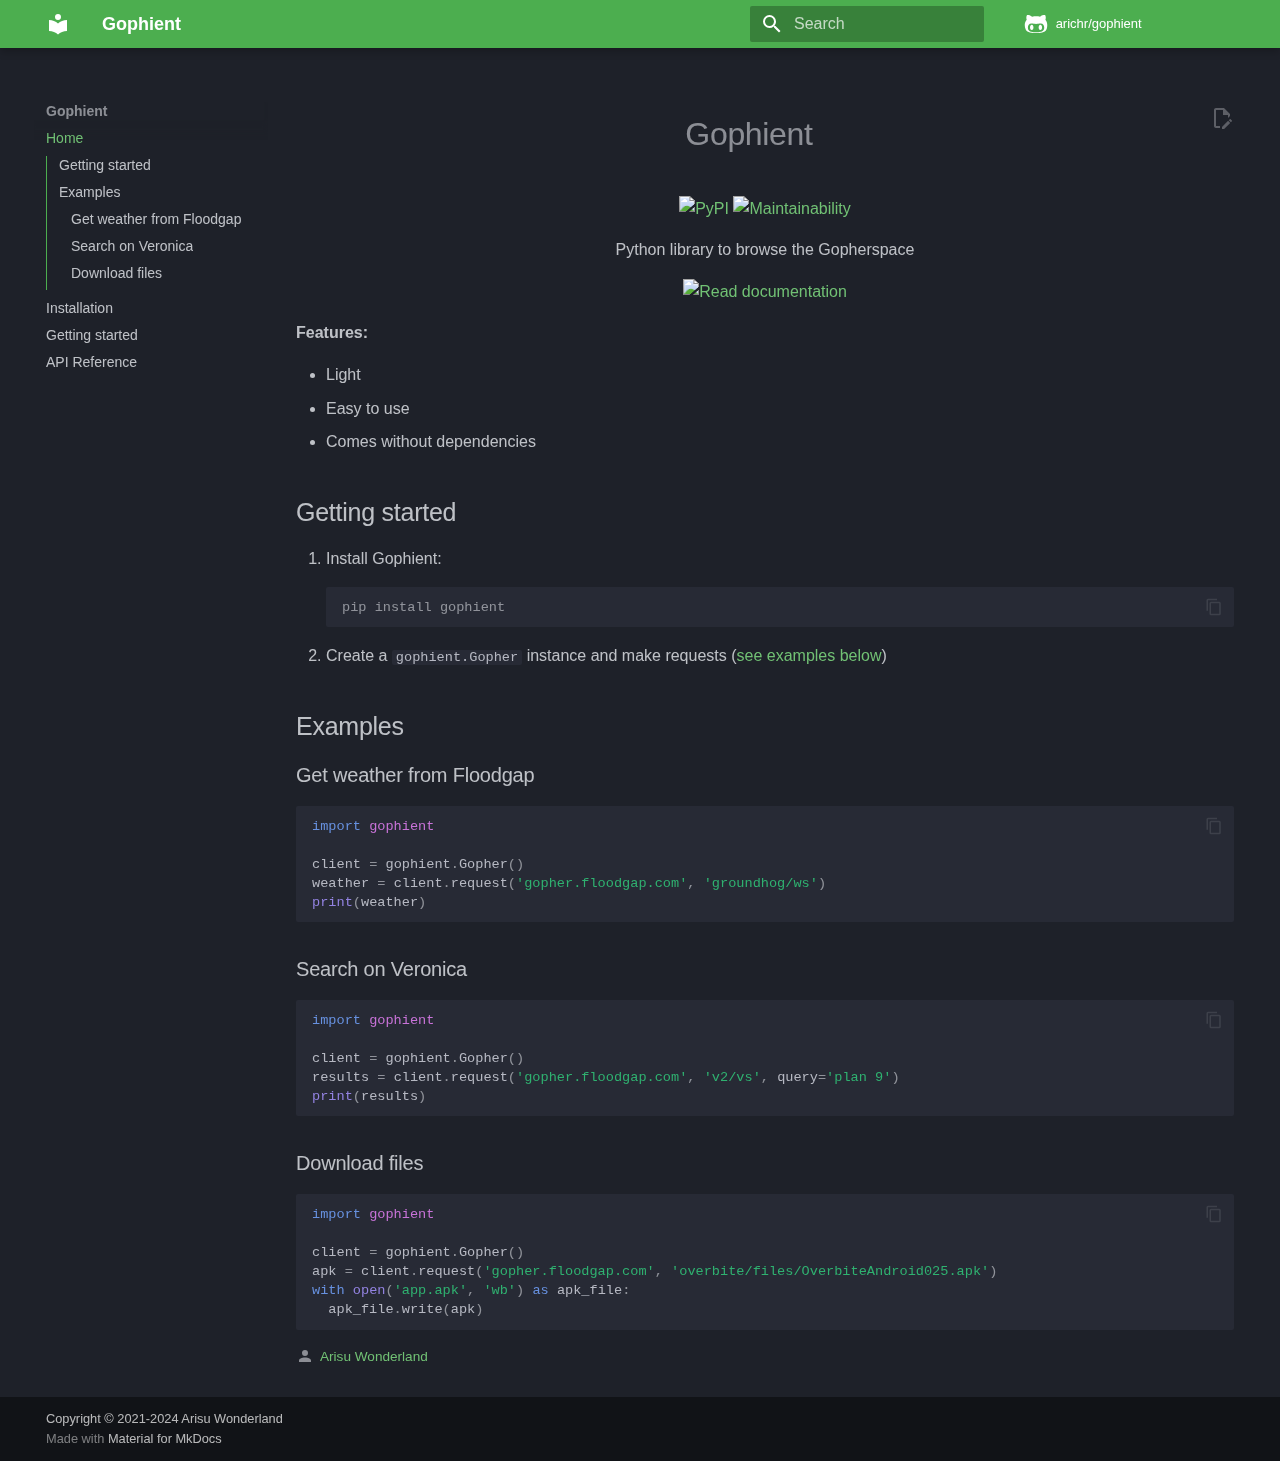
==== commit 8051726f: "Deployed 2107553 with MkDocs version: 1.5.3" ====
--- a/index.html
+++ b/index.html
@@ -6,44 +6,55 @@
       <meta charset="utf-8">
       <meta name="viewport" content="width=device-width,initial-scale=1">
       
-      
+        <meta name="description" content="Python library to browse the Gopherspace">
+      
+      
+        <meta name="author" content="Arisu Wonderland <arisuchr@riseup.net>">
+      
+      
+        <link rel="canonical" href="https://arichr.github.io/gophient/index.html">
+      
+      
+      
+        <link rel="next" href="1_-_Installation.html">
       
       
       <link rel="icon" href="assets/images/favicon.png">
-      <meta name="generator" content="mkdocs-1.2.4, mkdocs-material-7.3.0">
-    
-    
-      
-        <title>gophient</title>
-      
-    
-    
-      <link rel="stylesheet" href="assets/stylesheets/main.8b42a75e.min.css">
-      
-        
-        <link rel="stylesheet" href="assets/stylesheets/palette.3f5d1f46.min.css">
-        
-          
-          
-          <meta name="theme-color" content="#4cae4f">
-        
-      
-    
-    
-    
-      
-        
-        <link rel="preconnect" href="https://fonts.gstatic.com" crossorigin>
-        <link rel="stylesheet" href="https://fonts.googleapis.com/css?family=Roboto:300,400,400i,700%7CRoboto+Mono&display=fallback">
-        <style>:root{--md-text-font-family:"Roboto";--md-code-font-family:"Roboto Mono"}</style>
-      
-    
-    
-    
-    
-      
-
-
+      <meta name="generator" content="mkdocs-1.5.3, mkdocs-material-9.5.12">
+    
+    
+      
+        <title>Gophient</title>
+      
+    
+    
+      <link rel="stylesheet" href="assets/stylesheets/main.7e359304.min.css">
+      
+        
+        <link rel="stylesheet" href="assets/stylesheets/palette.06af60db.min.css">
+      
+      
+
+
+    
+    
+      
+        <script src="https://unpkg.com/iframe-worker/shim"></script>
+      
+    
+    
+      
+    
+    
+      <link rel="stylesheet" href="assets/_mkdocstrings.css">
+    
+      <link rel="stylesheet" href="css/extra.css">
+    
+    <script>__md_scope=new URL(".",location),__md_hash=e=>[...e].reduce((e,_)=>(e<<5)-e+_.charCodeAt(0),0),__md_get=(e,_=localStorage,t=__md_scope)=>JSON.parse(_.getItem(t.pathname+"."+e)),__md_set=(e,_,t=localStorage,a=__md_scope)=>{try{t.setItem(a.pathname+"."+e,JSON.stringify(_))}catch(e){}}</script>
+    
+      
+
+    
     
     
   </head>
@@ -54,10 +65,8 @@
     
     
     
-    <body dir="ltr" data-md-color-scheme="" data-md-color-primary="green" data-md-color-accent="orange">
-  
-    
-    <script>function __prefix(e){return new URL(".",location).pathname+"."+e}function __get(e,t=localStorage){return JSON.parse(t.getItem(__prefix(e)))}</script>
+    <body dir="ltr" data-md-color-scheme="slate" data-md-color-primary="green" data-md-color-accent="orange">
+  
     
     <input class="md-toggle" data-md-toggle="drawer" type="checkbox" id="__drawer" autocomplete="off">
     <input class="md-toggle" data-md-toggle="search" type="checkbox" id="__search" autocomplete="off">
@@ -65,7 +74,7 @@
     <div data-md-component="skip">
       
         
-        <a href="#gophient" class="md-skip">
+        <a href="#getting-started" class="md-skip">
           Skip to content
         </a>
       
@@ -74,24 +83,28 @@
       
     </div>
     
-      
-
-<header class="md-header" data-md-component="header">
+    
+      
+
+  
+
+<header class="md-header md-header--shadow" data-md-component="header">
   <nav class="md-header__inner md-grid" aria-label="Header">
-    <a href="." title="gophient" class="md-header__button md-logo" aria-label="gophient" data-md-component="logo">
-      
-  
-  <svg xmlns="http://www.w3.org/2000/svg" viewBox="0 0 24 24"><path d="M12 8a3 3 0 0 0 3-3 3 3 0 0 0-3-3 3 3 0 0 0-3 3 3 3 0 0 0 3 3m0 3.54C9.64 9.35 6.5 8 3 8v11c3.5 0 6.64 1.35 9 3.54 2.36-2.19 5.5-3.54 9-3.54V8c-3.5 0-6.64 1.35-9 3.54z"/></svg>
+    <a href="index.html" title="Gophient" class="md-header__button md-logo" aria-label="Gophient" data-md-component="logo">
+      
+  
+  <svg xmlns="http://www.w3.org/2000/svg" viewBox="0 0 24 24"><path d="M12 8a3 3 0 0 0 3-3 3 3 0 0 0-3-3 3 3 0 0 0-3 3 3 3 0 0 0 3 3m0 3.54C9.64 9.35 6.5 8 3 8v11c3.5 0 6.64 1.35 9 3.54 2.36-2.19 5.5-3.54 9-3.54V8c-3.5 0-6.64 1.35-9 3.54Z"/></svg>
 
     </a>
     <label class="md-header__button md-icon" for="__drawer">
-      <svg xmlns="http://www.w3.org/2000/svg" viewBox="0 0 24 24"><path d="M3 6h18v2H3V6m0 5h18v2H3v-2m0 5h18v2H3v-2z"/></svg>
+      
+      <svg xmlns="http://www.w3.org/2000/svg" viewBox="0 0 24 24"><path d="M3 6h18v2H3V6m0 5h18v2H3v-2m0 5h18v2H3v-2Z"/></svg>
     </label>
     <div class="md-header__title" data-md-component="header-title">
       <div class="md-header__ellipsis">
         <div class="md-header__topic">
           <span class="md-ellipsis">
-            gophient
+            Gophient
           </span>
         </div>
         <div class="md-header__topic" data-md-component="header-topic">
@@ -104,27 +117,35 @@
       </div>
     </div>
     
+      
+    
+    
     
     
       <label class="md-header__button md-icon" for="__search">
-        <svg xmlns="http://www.w3.org/2000/svg" viewBox="0 0 24 24"><path d="M9.5 3A6.5 6.5 0 0 1 16 9.5c0 1.61-.59 3.09-1.56 4.23l.27.27h.79l5 5-1.5 1.5-5-5v-.79l-.27-.27A6.516 6.516 0 0 1 9.5 16 6.5 6.5 0 0 1 3 9.5 6.5 6.5 0 0 1 9.5 3m0 2C7 5 5 7 5 9.5S7 14 9.5 14 14 12 14 9.5 12 5 9.5 5z"/></svg>
+        
+        <svg xmlns="http://www.w3.org/2000/svg" viewBox="0 0 24 24"><path d="M9.5 3A6.5 6.5 0 0 1 16 9.5c0 1.61-.59 3.09-1.56 4.23l.27.27h.79l5 5-1.5 1.5-5-5v-.79l-.27-.27A6.516 6.516 0 0 1 9.5 16 6.5 6.5 0 0 1 3 9.5 6.5 6.5 0 0 1 9.5 3m0 2C7 5 5 7 5 9.5S7 14 9.5 14 14 12 14 9.5 12 5 9.5 5Z"/></svg>
       </label>
-      
-<div class="md-search" data-md-component="search" role="dialog">
+      <div class="md-search" data-md-component="search" role="dialog">
   <label class="md-search__overlay" for="__search"></label>
   <div class="md-search__inner" role="search">
     <form class="md-search__form" name="search">
       <input type="text" class="md-search__input" name="query" aria-label="Search" placeholder="Search" autocapitalize="off" autocorrect="off" autocomplete="off" spellcheck="false" data-md-component="search-query" required>
       <label class="md-search__icon md-icon" for="__search">
-        <svg xmlns="http://www.w3.org/2000/svg" viewBox="0 0 24 24"><path d="M9.5 3A6.5 6.5 0 0 1 16 9.5c0 1.61-.59 3.09-1.56 4.23l.27.27h.79l5 5-1.5 1.5-5-5v-.79l-.27-.27A6.516 6.516 0 0 1 9.5 16 6.5 6.5 0 0 1 3 9.5 6.5 6.5 0 0 1 9.5 3m0 2C7 5 5 7 5 9.5S7 14 9.5 14 14 12 14 9.5 12 5 9.5 5z"/></svg>
-        <svg xmlns="http://www.w3.org/2000/svg" viewBox="0 0 24 24"><path d="M20 11v2H8l5.5 5.5-1.42 1.42L4.16 12l7.92-7.92L13.5 5.5 8 11h12z"/></svg>
+        
+        <svg xmlns="http://www.w3.org/2000/svg" viewBox="0 0 24 24"><path d="M9.5 3A6.5 6.5 0 0 1 16 9.5c0 1.61-.59 3.09-1.56 4.23l.27.27h.79l5 5-1.5 1.5-5-5v-.79l-.27-.27A6.516 6.516 0 0 1 9.5 16 6.5 6.5 0 0 1 3 9.5 6.5 6.5 0 0 1 9.5 3m0 2C7 5 5 7 5 9.5S7 14 9.5 14 14 12 14 9.5 12 5 9.5 5Z"/></svg>
+        
+        <svg xmlns="http://www.w3.org/2000/svg" viewBox="0 0 24 24"><path d="M20 11v2H8l5.5 5.5-1.42 1.42L4.16 12l7.92-7.92L13.5 5.5 8 11h12Z"/></svg>
       </label>
       <nav class="md-search__options" aria-label="Search">
         
-        <button type="reset" class="md-search__icon md-icon" aria-label="Clear" tabindex="-1">
-          <svg xmlns="http://www.w3.org/2000/svg" viewBox="0 0 24 24"><path d="M19 6.41 17.59 5 12 10.59 6.41 5 5 6.41 10.59 12 5 17.59 6.41 19 12 13.41 17.59 19 19 17.59 13.41 12 19 6.41z"/></svg>
+        <button type="reset" class="md-search__icon md-icon" title="Clear" aria-label="Clear" tabindex="-1">
+          
+          <svg xmlns="http://www.w3.org/2000/svg" viewBox="0 0 24 24"><path d="M19 6.41 17.59 5 12 10.59 6.41 5 5 6.41 10.59 12 5 17.59 6.41 19 12 13.41 17.59 19 19 17.59 13.41 12 19 6.41Z"/></svg>
         </button>
       </nav>
+      
+        <div class="md-search__suggest" data-md-component="search-suggest"></div>
       
     </form>
     <div class="md-search__output">
@@ -133,7 +154,7 @@
           <div class="md-search-result__meta">
             Initializing search
           </div>
-          <ol class="md-search-result__list"></ol>
+          <ol class="md-search-result__list" role="presentation"></ol>
         </div>
       </div>
     </div>
@@ -142,14 +163,13 @@
     
     
       <div class="md-header__source">
-        
-<a href="https://github.com/arichr/gophient/" title="Go to repository" class="md-source" data-md-component="source">
+        <a href="https://github.com/arichr/gophient" title="Go to repository" class="md-source" data-md-component="source">
   <div class="md-source__icon md-icon">
     
-    <svg xmlns="http://www.w3.org/2000/svg" viewBox="0 0 448 512"><path d="M439.55 236.05 244 40.45a28.87 28.87 0 0 0-40.81 0l-40.66 40.63 51.52 51.52c27.06-9.14 52.68 16.77 43.39 43.68l49.66 49.66c34.23-11.8 61.18 31 35.47 56.69-26.49 26.49-70.21-2.87-56-37.34L240.22 199v121.85c25.3 12.54 22.26 41.85 9.08 55a34.34 34.34 0 0 1-48.55 0c-17.57-17.6-11.07-46.91 11.25-56v-123c-20.8-8.51-24.6-30.74-18.64-45L142.57 101 8.45 235.14a28.86 28.86 0 0 0 0 40.81l195.61 195.6a28.86 28.86 0 0 0 40.8 0l194.69-194.69a28.86 28.86 0 0 0 0-40.81z"/></svg>
+    <svg xmlns="http://www.w3.org/2000/svg" viewBox="0 0 480 512"><!--! Font Awesome Free 6.5.1 by @fontawesome - https://fontawesome.com License - https://fontawesome.com/license/free (Icons: CC BY 4.0, Fonts: SIL OFL 1.1, Code: MIT License) Copyright 2023 Fonticons, Inc.--><path d="M186.1 328.7c0 20.9-10.9 55.1-36.7 55.1s-36.7-34.2-36.7-55.1 10.9-55.1 36.7-55.1 36.7 34.2 36.7 55.1zM480 278.2c0 31.9-3.2 65.7-17.5 95-37.9 76.6-142.1 74.8-216.7 74.8-75.8 0-186.2 2.7-225.6-74.8-14.6-29-20.2-63.1-20.2-95 0-41.9 13.9-81.5 41.5-113.6-5.2-15.8-7.7-32.4-7.7-48.8 0-21.5 4.9-32.3 14.6-51.8 45.3 0 74.3 9 108.8 36 29-6.9 58.8-10 88.7-10 27 0 54.2 2.9 80.4 9.2 34-26.7 63-35.2 107.8-35.2 9.8 19.5 14.6 30.3 14.6 51.8 0 16.4-2.6 32.7-7.7 48.2 27.5 32.4 39 72.3 39 114.2zm-64.3 50.5c0-43.9-26.7-82.6-73.5-82.6-18.9 0-37 3.4-56 6-14.9 2.3-29.8 3.2-45.1 3.2-15.2 0-30.1-.9-45.1-3.2-18.7-2.6-37-6-56-6-46.8 0-73.5 38.7-73.5 82.6 0 87.8 80.4 101.3 150.4 101.3h48.2c70.3 0 150.6-13.4 150.6-101.3zm-82.6-55.1c-25.8 0-36.7 34.2-36.7 55.1s10.9 55.1 36.7 55.1 36.7-34.2 36.7-55.1-10.9-55.1-36.7-55.1z"/></svg>
   </div>
   <div class="md-source__repository">
-    gophient
+    arichr/gophient
   </div>
 </a>
       </div>
@@ -176,26 +196,28 @@
                     
 
 
-<nav class="md-nav md-nav--primary" aria-label="Navigation" data-md-level="0">
+
+  
+
+<nav class="md-nav md-nav--primary md-nav--integrated" aria-label="Navigation" data-md-level="0">
   <label class="md-nav__title" for="__drawer">
-    <a href="." title="gophient" class="md-nav__button md-logo" aria-label="gophient" data-md-component="logo">
-      
-  
-  <svg xmlns="http://www.w3.org/2000/svg" viewBox="0 0 24 24"><path d="M12 8a3 3 0 0 0 3-3 3 3 0 0 0-3-3 3 3 0 0 0-3 3 3 3 0 0 0 3 3m0 3.54C9.64 9.35 6.5 8 3 8v11c3.5 0 6.64 1.35 9 3.54 2.36-2.19 5.5-3.54 9-3.54V8c-3.5 0-6.64 1.35-9 3.54z"/></svg>
+    <a href="index.html" title="Gophient" class="md-nav__button md-logo" aria-label="Gophient" data-md-component="logo">
+      
+  
+  <svg xmlns="http://www.w3.org/2000/svg" viewBox="0 0 24 24"><path d="M12 8a3 3 0 0 0 3-3 3 3 0 0 0-3-3 3 3 0 0 0-3 3 3 3 0 0 0 3 3m0 3.54C9.64 9.35 6.5 8 3 8v11c3.5 0 6.64 1.35 9 3.54 2.36-2.19 5.5-3.54 9-3.54V8c-3.5 0-6.64 1.35-9 3.54Z"/></svg>
 
     </a>
-    gophient
+    Gophient
   </label>
   
     <div class="md-nav__source">
-      
-<a href="https://github.com/arichr/gophient/" title="Go to repository" class="md-source" data-md-component="source">
+      <a href="https://github.com/arichr/gophient" title="Go to repository" class="md-source" data-md-component="source">
   <div class="md-source__icon md-icon">
     
-    <svg xmlns="http://www.w3.org/2000/svg" viewBox="0 0 448 512"><path d="M439.55 236.05 244 40.45a28.87 28.87 0 0 0-40.81 0l-40.66 40.63 51.52 51.52c27.06-9.14 52.68 16.77 43.39 43.68l49.66 49.66c34.23-11.8 61.18 31 35.47 56.69-26.49 26.49-70.21-2.87-56-37.34L240.22 199v121.85c25.3 12.54 22.26 41.85 9.08 55a34.34 34.34 0 0 1-48.55 0c-17.57-17.6-11.07-46.91 11.25-56v-123c-20.8-8.51-24.6-30.74-18.64-45L142.57 101 8.45 235.14a28.86 28.86 0 0 0 0 40.81l195.61 195.6a28.86 28.86 0 0 0 40.8 0l194.69-194.69a28.86 28.86 0 0 0 0-40.81z"/></svg>
+    <svg xmlns="http://www.w3.org/2000/svg" viewBox="0 0 480 512"><!--! Font Awesome Free 6.5.1 by @fontawesome - https://fontawesome.com License - https://fontawesome.com/license/free (Icons: CC BY 4.0, Fonts: SIL OFL 1.1, Code: MIT License) Copyright 2023 Fonticons, Inc.--><path d="M186.1 328.7c0 20.9-10.9 55.1-36.7 55.1s-36.7-34.2-36.7-55.1 10.9-55.1 36.7-55.1 36.7 34.2 36.7 55.1zM480 278.2c0 31.9-3.2 65.7-17.5 95-37.9 76.6-142.1 74.8-216.7 74.8-75.8 0-186.2 2.7-225.6-74.8-14.6-29-20.2-63.1-20.2-95 0-41.9 13.9-81.5 41.5-113.6-5.2-15.8-7.7-32.4-7.7-48.8 0-21.5 4.9-32.3 14.6-51.8 45.3 0 74.3 9 108.8 36 29-6.9 58.8-10 88.7-10 27 0 54.2 2.9 80.4 9.2 34-26.7 63-35.2 107.8-35.2 9.8 19.5 14.6 30.3 14.6 51.8 0 16.4-2.6 32.7-7.7 48.2 27.5 32.4 39 72.3 39 114.2zm-64.3 50.5c0-43.9-26.7-82.6-73.5-82.6-18.9 0-37 3.4-56 6-14.9 2.3-29.8 3.2-45.1 3.2-15.2 0-30.1-.9-45.1-3.2-18.7-2.6-37-6-56-6-46.8 0-73.5 38.7-73.5 82.6 0 87.8 80.4 101.3 150.4 101.3h48.2c70.3 0 150.6-13.4 150.6-101.3zm-82.6-55.1c-25.8 0-36.7 34.2-36.7 55.1s10.9 55.1 36.7 55.1 36.7-34.2 36.7-55.1-10.9-55.1-36.7-55.1z"/></svg>
   </div>
   <div class="md-source__repository">
-    gophient
+    arichr/gophient
   </div>
 </a>
     </div>
@@ -204,36 +226,44 @@
     
       
       
-      
-
-  
-  
-    
+  
+  
+    
+  
   
   
     <li class="md-nav__item md-nav__item--active">
       
-      <input class="md-nav__toggle md-toggle" data-md-toggle="toc" type="checkbox" id="__toc">
-      
-      
-        
+      <input class="md-nav__toggle md-toggle" type="checkbox" id="__toc">
+      
       
       
         <label class="md-nav__link md-nav__link--active" for="__toc">
-          Home
+          
+  
+  <span class="md-ellipsis">
+    Home
+  </span>
+  
+
           <span class="md-nav__icon md-icon"></span>
         </label>
       
-      <a href="." class="md-nav__link md-nav__link--active">
-        Home
+      <a href="index.html" class="md-nav__link md-nav__link--active">
+        
+  
+  <span class="md-ellipsis">
+    Home
+  </span>
+  
+
       </a>
       
         
+
 <nav class="md-nav md-nav--secondary" aria-label="Table of contents">
   
   
-  
-    
   
   
     <label class="md-nav__title" for="__toc">
@@ -243,8 +273,19 @@
     <ul class="md-nav__list" data-md-component="toc" data-md-scrollfix>
       
         <li class="md-nav__item">
+  <a href="#getting-started" class="md-nav__link">
+    <span class="md-ellipsis">
+      Getting started
+    </span>
+  </a>
+  
+</li>
+      
+        <li class="md-nav__item">
   <a href="#examples" class="md-nav__link">
-    Examples
+    <span class="md-ellipsis">
+      Examples
+    </span>
   </a>
   
     <nav class="md-nav" aria-label="Examples">
@@ -252,21 +293,27 @@
         
           <li class="md-nav__item">
   <a href="#get-weather-from-floodgap" class="md-nav__link">
-    Get weather from Floodgap
+    <span class="md-ellipsis">
+      Get weather from Floodgap
+    </span>
   </a>
   
 </li>
         
           <li class="md-nav__item">
-  <a href="#search-by-veronica" class="md-nav__link">
-    Search by Veronica
+  <a href="#search-on-veronica" class="md-nav__link">
+    <span class="md-ellipsis">
+      Search on Veronica
+    </span>
   </a>
   
 </li>
         
           <li class="md-nav__item">
   <a href="#download-files" class="md-nav__link">
-    Download files
+    <span class="md-ellipsis">
+      Download files
+    </span>
   </a>
   
 </li>
@@ -286,185 +333,60 @@
     
       
       
-      
-
-  
-  
-  
-    
-    <li class="md-nav__item md-nav__item--nested">
-      
-      
-        <input class="md-nav__toggle md-toggle" data-md-toggle="__nav_2" type="checkbox" id="__nav_2" >
-      
-      
-      
-      
-        <label class="md-nav__link" for="__nav_2">
-          Quick Start
-          <span class="md-nav__icon md-icon"></span>
-        </label>
-      
-      <nav class="md-nav" aria-label="Quick Start" data-md-level="1">
-        <label class="md-nav__title" for="__nav_2">
-          <span class="md-nav__icon md-icon"></span>
-          Quick Start
-        </label>
-        <ul class="md-nav__list" data-md-scrollfix>
-          
-            
-              
+  
   
   
   
     <li class="md-nav__item">
-      <a href="docs/quick_start/1_-_Installation/" class="md-nav__link">
-        1. Installation
+      <a href="1_-_Installation.html" class="md-nav__link">
+        
+  
+  <span class="md-ellipsis">
+    Installation
+  </span>
+  
+
       </a>
     </li>
   
 
-            
-          
-            
-              
+    
+      
+      
+  
   
   
   
     <li class="md-nav__item">
-      <a href="docs/quick_start/2_-_API/" class="md-nav__link">
-        2. API
+      <a href="2_-_Getting_started.html" class="md-nav__link">
+        
+  
+  <span class="md-ellipsis">
+    Getting started
+  </span>
+  
+
       </a>
     </li>
   
 
-            
-          
-        </ul>
-      </nav>
-    </li>
-  
-
-    
-      
-      
-      
-
-  
-  
-  
-    
-    <li class="md-nav__item md-nav__item--nested">
-      
-      
-        <input class="md-nav__toggle md-toggle" data-md-toggle="__nav_3" type="checkbox" id="__nav_3" >
-      
-      
-      
-      
-        <label class="md-nav__link" for="__nav_3">
-          Reference
-          <span class="md-nav__icon md-icon"></span>
-        </label>
-      
-      <nav class="md-nav" aria-label="Reference" data-md-level="1">
-        <label class="md-nav__title" for="__nav_3">
-          <span class="md-nav__icon md-icon"></span>
-          Reference
-        </label>
-        <ul class="md-nav__list" data-md-scrollfix>
-          
-            
-              
-  
-  
-  
-    
-    <li class="md-nav__item md-nav__item--nested">
-      
-      
-        <input class="md-nav__toggle md-toggle" data-md-toggle="__nav_3_1" type="checkbox" id="__nav_3_1" >
-      
-      
-      
-      
-        <label class="md-nav__link" for="__nav_3_1">
-          Gophient
-          <span class="md-nav__icon md-icon"></span>
-        </label>
-      
-      <nav class="md-nav" aria-label="Gophient" data-md-level="2">
-        <label class="md-nav__title" for="__nav_3_1">
-          <span class="md-nav__icon md-icon"></span>
-          Gophient
-        </label>
-        <ul class="md-nav__list" data-md-scrollfix>
-          
-            
-              
+    
+      
+      
+  
   
   
   
     <li class="md-nav__item">
-      <a href="reference/gophient/const/" class="md-nav__link">
-        Const
+      <a href="api.html" class="md-nav__link">
+        
+  
+  <span class="md-ellipsis">
+    API Reference
+  </span>
+  
+
       </a>
-    </li>
-  
-
-            
-          
-            
-              
-  
-  
-  
-    <li class="md-nav__item">
-      <a href="reference/gophient/exc/" class="md-nav__link">
-        Exc
-      </a>
-    </li>
-  
-
-            
-          
-            
-              
-  
-  
-  
-    <li class="md-nav__item">
-      <a href="reference/gophient/" class="md-nav__link">
-        Index
-      </a>
-    </li>
-  
-
-            
-          
-            
-              
-  
-  
-  
-    <li class="md-nav__item">
-      <a href="reference/gophient/types/" class="md-nav__link">
-        Types
-      </a>
-    </li>
-  
-
-            
-          
-        </ul>
-      </nav>
-    </li>
-  
-
-            
-          
-        </ul>
-      </nav>
     </li>
   
 
@@ -476,160 +398,133 @@
               </div>
             
             
-              
-              <div class="md-sidebar md-sidebar--secondary" data-md-component="sidebar" data-md-type="toc" >
-                <div class="md-sidebar__scrollwrap">
-                  <div class="md-sidebar__inner">
-                    
-<nav class="md-nav md-nav--secondary" aria-label="Table of contents">
-  
-  
-  
-    
-  
-  
-    <label class="md-nav__title" for="__toc">
-      <span class="md-nav__icon md-icon"></span>
-      Table of contents
-    </label>
-    <ul class="md-nav__list" data-md-component="toc" data-md-scrollfix>
-      
-        <li class="md-nav__item">
-  <a href="#examples" class="md-nav__link">
-    Examples
-  </a>
-  
-    <nav class="md-nav" aria-label="Examples">
-      <ul class="md-nav__list">
-        
-          <li class="md-nav__item">
-  <a href="#get-weather-from-floodgap" class="md-nav__link">
-    Get weather from Floodgap
-  </a>
-  
-</li>
-        
-          <li class="md-nav__item">
-  <a href="#search-by-veronica" class="md-nav__link">
-    Search by Veronica
-  </a>
-  
-</li>
-        
-          <li class="md-nav__item">
-  <a href="#download-files" class="md-nav__link">
-    Download files
-  </a>
-  
-</li>
-        
-      </ul>
-    </nav>
-  
-</li>
-      
-    </ul>
-  
-</nav>
-                  </div>
-                </div>
-              </div>
-            
-          
-          <div class="md-content" data-md-component="content">
-            <article class="md-content__inner md-typeset">
-              
+          
+          
+            <div class="md-content" data-md-component="content">
+              <article class="md-content__inner md-typeset">
                 
-                  <a href="https://github.com/arichr/gophient/edit/main/README.md" title="Edit this page" class="md-content__button md-icon">
-                    <svg xmlns="http://www.w3.org/2000/svg" viewBox="0 0 24 24"><path d="M20.71 7.04c.39-.39.39-1.04 0-1.41l-2.34-2.34c-.37-.39-1.02-.39-1.41 0l-1.84 1.83 3.75 3.75M3 17.25V21h3.75L17.81 9.93l-3.75-3.75L3 17.25z"/></svg>
-                  </a>
-                
-                
-                <h1 id="gophient">Gophient</h1>
-<p><a href="https://github.com/arichr/python-template"><img alt="repo style: chr" src="https://img.shields.io/badge/repo%20style-chr-blueviolet?logo=github&amp;style=flat" /></a>
-<a href="https://pypi.org/project/gophient/"><img alt="PyPI" src="https://img.shields.io/pypi/v/gophient?style=flat&amp;logo=python&amp;logoColor=white" /></a>
-<a href="https://codeclimate.com/github/arichr/gophient/maintainability"><img alt="Maintainability" src="https://api.codeclimate.com/v1/badges/d83cf869ea9fa8d05a6f/maintainability" /></a></p>
-<p>Gophient is client library for the Gopherspace. It doesn't require any dependencies and is easy to use.</p>
+                  
+
+  
+    <a href="https://github.com/arichr/gophient/blob/dev/docs/README.md" title="Edit this page" class="md-content__button md-icon">
+      
+      <svg xmlns="http://www.w3.org/2000/svg" viewBox="0 0 24 24"><path d="M10 20H6V4h7v5h5v3.1l2-2V8l-6-6H6c-1.1 0-2 .9-2 2v16c0 1.1.9 2 2 2h4v-2m10.2-7c.1 0 .3.1.4.2l1.3 1.3c.2.2.2.6 0 .8l-1 1-2.1-2.1 1-1c.1-.1.2-.2.4-.2m0 3.9L14.1 23H12v-2.1l6.1-6.1 2.1 2.1Z"/></svg>
+    </a>
+  
+  
+
+
+<p align="center">
+    <h1 align="center">Gophient</h1>
+    <p align="center">
+    <a href="https://pypi.org/project/gophient/"><img alt="PyPI" src="https://img.shields.io/pypi/v/gophient?style=flat&logo=python&logoColor=white"></a>
+    <a href="https://codeclimate.com/github/arichr/gophient/maintainability"><img alt="Maintainability" src="https://api.codeclimate.com/v1/badges/d83cf869ea9fa8d05a6f/maintainability"></a>
+</p>
+    <p align="center">Python library to browse the Gopherspace</p>
+    <p align="center">
+        <a href="https://arichr.github.io/gophient/"><img alt="Read documentation" src="https://img.shields.io/badge/read-documentation-green?style=for-the-badge&logo=python&logoColor=white"></a>
+    </p>
+</p>
+
 <p><strong>Features:</strong></p>
 <ul>
-<li>Browse the Gopherspace</li>
-<li>Follow links</li>
-<li>Download content</li>
+<li>Light</li>
+<li>Easy to use</li>
+<li>Comes without dependencies</li>
 </ul>
-<p><a href="https://arichr.github.io/gophient/"><img alt="Read documentation" src="https://img.shields.io/badge/read-documentation-green?style=for-the-badge&amp;logo=python&amp;logoColor=white" /></a></p>
+<h2 id="getting-started">Getting started</h2>
+<ol>
+<li>Install Gophient:
+<div class="language-console highlight"><pre><span></span><code><span id="__span-0-1"><a id="__codelineno-0-1" name="__codelineno-0-1" href="#__codelineno-0-1"></a><span class="go">pip install gophient</span>
+</span></code></pre></div></li>
+<li>Create a <code>gophient.Gopher</code> instance and make requests (<a href="#examples">see examples below</a>)</li>
+</ol>
 <h2 id="examples">Examples</h2>
 <h3 id="get-weather-from-floodgap">Get weather from Floodgap</h3>
-<div class="codehilite"><pre><span></span><code><span class="kn">import</span> <span class="nn">gophient</span>
-
-<span class="n">client</span> <span class="o">=</span> <span class="n">gophient</span><span class="o">.</span><span class="n">Gopher</span><span class="p">()</span>
-<span class="n">weather</span> <span class="o">=</span> <span class="n">client</span><span class="o">.</span><span class="n">request</span><span class="p">(</span><span class="s1">&#39;gopher.floodgap.com&#39;</span><span class="p">,</span> <span class="s1">&#39;groundhog/ws&#39;</span><span class="p">)</span>
-<span class="nb">print</span><span class="p">(</span><span class="n">weather</span><span class="p">)</span>
-</code></pre></div>
-
-<h3 id="search-by-veronica">Search by Veronica</h3>
-<div class="codehilite"><pre><span></span><code><span class="kn">import</span> <span class="nn">gophient</span>
-
-<span class="n">client</span> <span class="o">=</span> <span class="n">gophient</span><span class="o">.</span><span class="n">Gopher</span><span class="p">()</span>
-<span class="n">results</span> <span class="o">=</span> <span class="n">client</span><span class="o">.</span><span class="n">request</span><span class="p">(</span><span class="s1">&#39;gopher.floodgap.com&#39;</span><span class="p">,</span> <span class="s1">&#39;v2/vs&#39;</span><span class="p">,</span> <span class="n">query</span><span class="o">=</span><span class="s1">&#39;plan 9&#39;</span><span class="p">)</span>
-<span class="nb">print</span><span class="p">(</span><span class="n">results</span><span class="p">)</span>
-</code></pre></div>
-
+<div class="language-python highlight"><pre><span></span><code><span id="__span-1-1"><a id="__codelineno-1-1" name="__codelineno-1-1" href="#__codelineno-1-1"></a><span class="kn">import</span> <span class="nn">gophient</span>
+</span><span id="__span-1-2"><a id="__codelineno-1-2" name="__codelineno-1-2" href="#__codelineno-1-2"></a>
+</span><span id="__span-1-3"><a id="__codelineno-1-3" name="__codelineno-1-3" href="#__codelineno-1-3"></a><span class="n">client</span> <span class="o">=</span> <span class="n">gophient</span><span class="o">.</span><span class="n">Gopher</span><span class="p">()</span>
+</span><span id="__span-1-4"><a id="__codelineno-1-4" name="__codelineno-1-4" href="#__codelineno-1-4"></a><span class="n">weather</span> <span class="o">=</span> <span class="n">client</span><span class="o">.</span><span class="n">request</span><span class="p">(</span><span class="s1">&#39;gopher.floodgap.com&#39;</span><span class="p">,</span> <span class="s1">&#39;groundhog/ws&#39;</span><span class="p">)</span>
+</span><span id="__span-1-5"><a id="__codelineno-1-5" name="__codelineno-1-5" href="#__codelineno-1-5"></a><span class="nb">print</span><span class="p">(</span><span class="n">weather</span><span class="p">)</span>
+</span></code></pre></div>
+<h3 id="search-on-veronica">Search on Veronica</h3>
+<div class="language-python highlight"><pre><span></span><code><span id="__span-2-1"><a id="__codelineno-2-1" name="__codelineno-2-1" href="#__codelineno-2-1"></a><span class="kn">import</span> <span class="nn">gophient</span>
+</span><span id="__span-2-2"><a id="__codelineno-2-2" name="__codelineno-2-2" href="#__codelineno-2-2"></a>
+</span><span id="__span-2-3"><a id="__codelineno-2-3" name="__codelineno-2-3" href="#__codelineno-2-3"></a><span class="n">client</span> <span class="o">=</span> <span class="n">gophient</span><span class="o">.</span><span class="n">Gopher</span><span class="p">()</span>
+</span><span id="__span-2-4"><a id="__codelineno-2-4" name="__codelineno-2-4" href="#__codelineno-2-4"></a><span class="n">results</span> <span class="o">=</span> <span class="n">client</span><span class="o">.</span><span class="n">request</span><span class="p">(</span><span class="s1">&#39;gopher.floodgap.com&#39;</span><span class="p">,</span> <span class="s1">&#39;v2/vs&#39;</span><span class="p">,</span> <span class="n">query</span><span class="o">=</span><span class="s1">&#39;plan 9&#39;</span><span class="p">)</span>
+</span><span id="__span-2-5"><a id="__codelineno-2-5" name="__codelineno-2-5" href="#__codelineno-2-5"></a><span class="nb">print</span><span class="p">(</span><span class="n">results</span><span class="p">)</span>
+</span></code></pre></div>
 <h3 id="download-files">Download files</h3>
-<div class="codehilite"><pre><span></span><code><span class="kn">import</span> <span class="nn">gophient</span>
-
-<span class="n">client</span> <span class="o">=</span> <span class="n">gophient</span><span class="o">.</span><span class="n">Gopher</span><span class="p">()</span>
-<span class="n">apk</span> <span class="o">=</span> <span class="n">client</span><span class="o">.</span><span class="n">request</span><span class="p">(</span><span class="s1">&#39;gopher.floodgap.com&#39;</span><span class="p">,</span> <span class="s1">&#39;overbite/files/OverbiteAndroid025.apk&#39;</span><span class="p">)</span>
-<span class="k">with</span> <span class="nb">open</span><span class="p">(</span><span class="s1">&#39;app.apk&#39;</span><span class="p">,</span> <span class="s1">&#39;wb&#39;</span><span class="p">)</span> <span class="k">as</span> <span class="n">apk_file</span><span class="p">:</span>
-  <span class="n">apk_file</span><span class="o">.</span><span class="n">write</span><span class="p">(</span><span class="n">apk</span><span class="p">)</span>
-</code></pre></div>
+<div class="language-python highlight"><pre><span></span><code><span id="__span-3-1"><a id="__codelineno-3-1" name="__codelineno-3-1" href="#__codelineno-3-1"></a><span class="kn">import</span> <span class="nn">gophient</span>
+</span><span id="__span-3-2"><a id="__codelineno-3-2" name="__codelineno-3-2" href="#__codelineno-3-2"></a>
+</span><span id="__span-3-3"><a id="__codelineno-3-3" name="__codelineno-3-3" href="#__codelineno-3-3"></a><span class="n">client</span> <span class="o">=</span> <span class="n">gophient</span><span class="o">.</span><span class="n">Gopher</span><span class="p">()</span>
+</span><span id="__span-3-4"><a id="__codelineno-3-4" name="__codelineno-3-4" href="#__codelineno-3-4"></a><span class="n">apk</span> <span class="o">=</span> <span class="n">client</span><span class="o">.</span><span class="n">request</span><span class="p">(</span><span class="s1">&#39;gopher.floodgap.com&#39;</span><span class="p">,</span> <span class="s1">&#39;overbite/files/OverbiteAndroid025.apk&#39;</span><span class="p">)</span>
+</span><span id="__span-3-5"><a id="__codelineno-3-5" name="__codelineno-3-5" href="#__codelineno-3-5"></a><span class="k">with</span> <span class="nb">open</span><span class="p">(</span><span class="s1">&#39;app.apk&#39;</span><span class="p">,</span> <span class="s1">&#39;wb&#39;</span><span class="p">)</span> <span class="k">as</span> <span class="n">apk_file</span><span class="p">:</span>
+</span><span id="__span-3-6"><a id="__codelineno-3-6" name="__codelineno-3-6" href="#__codelineno-3-6"></a>  <span class="n">apk_file</span><span class="o">.</span><span class="n">write</span><span class="p">(</span><span class="n">apk</span><span class="p">)</span>
+</span></code></pre></div>
+
+
+
+
+
+
+
+
+  <aside class="md-source-file">
+    
+    
+    
+      
+  
+  <span class="md-source-file__fact">
+    <span class="md-icon" title="Contributors">
+      
+        <svg xmlns="http://www.w3.org/2000/svg" viewBox="0 0 24 24"><path d="M12 4a4 4 0 0 1 4 4 4 4 0 0 1-4 4 4 4 0 0 1-4-4 4 4 0 0 1 4-4m0 10c4.42 0 8 1.79 8 4v2H4v-2c0-2.21 3.58-4 8-4Z"/></svg>
+      
+    </span>
+    <nav>
+      
+        <a href="mailto:arisuchr@riseup.net">Arisu Wonderland</a>
+    </nav>
+  </span>
+
+    
+    
+  </aside>
+
+
+
+
+
                 
-              
-              
-                
-
-
-              
-            </article>
-          </div>
+              </article>
+            </div>
+          
+          
+  <script>var tabs=__md_get("__tabs");if(Array.isArray(tabs))e:for(var set of document.querySelectorAll(".tabbed-set")){var tab,labels=set.querySelector(".tabbed-labels");for(tab of tabs)for(var label of labels.getElementsByTagName("label"))if(label.innerText.trim()===tab){var input=document.getElementById(label.htmlFor);input.checked=!0;continue e}}</script>
+
+<script>var target=document.getElementById(location.hash.slice(1));target&&target.name&&(target.checked=target.name.startsWith("__tabbed_"))</script>
         </div>
         
       </main>
       
-        
-<footer class="md-footer">
-  
-    <div class="md-footer-nav">
-      <nav class="md-footer-nav__inner md-grid">
-        
-        
-          <a href="docs/quick_start/1_-_Installation/" title="1. Installation" class="md-flex md-footer-nav__link md-footer-nav__link--next" rel="next">
-            <div class="md-flex__cell md-flex__cell--stretch md-footer-nav__title">
-              <span class="md-flex__ellipsis">
-                <span class="md-footer-nav__direction">
-                  Next
-                </span>
-                1. Installation
-              </span>
-            </div>
-            <div class="md-flex__cell md-flex__cell--shrink">
-              <i class="md-icon md-icon--arrow-forward md-footer-nav__button"></i>
-            </div>
-          </a>
-        
-      </nav>
-    </div>
+        <footer class="md-footer">
   
   <div class="md-footer-meta md-typeset">
     <div class="md-footer-meta__inner md-grid">
-      <div class="md-footer-copyright">
-        
-        Powered by
-        <a href="http://timothycrosley.github.io/portray">portray.</a>
-        You too can
-        <a href="http://timothycrosley.github.io/portray">
-          portray</a>
-        your Python project well using automatic documentation.
-      </div>
+      <div class="md-copyright">
+  
+    <div class="md-copyright__highlight">
+      Copyright &copy; 2021-2024 Arisu Wonderland
+    </div>
+  
+  
+    Made with
+    <a href="https://squidfunk.github.io/mkdocs-material/" target="_blank" rel="noopener">
+      Material for MkDocs
+    </a>
+  
+</div>
       
     </div>
   </div>
@@ -639,10 +534,12 @@
     <div class="md-dialog" data-md-component="dialog">
       <div class="md-dialog__inner md-typeset"></div>
     </div>
-    <script id="__config" type="application/json">{"base": ".", "features": [], "translations": {"clipboard.copy": "Copy to clipboard", "clipboard.copied": "Copied to clipboard", "search.config.lang": "en", "search.config.pipeline": "trimmer, stopWordFilter", "search.config.separator": "[\\s\\-]+", "search.placeholder": "Search", "search.result.placeholder": "Type to start searching", "search.result.none": "No matching documents", "search.result.one": "1 matching document", "search.result.other": "# matching documents", "search.result.more.one": "1 more on this page", "search.result.more.other": "# more on this page", "search.result.term.missing": "Missing", "select.version.title": "Select version"}, "search": "assets/javascripts/workers/search.f8263e09.min.js", "version": null}</script>
-    
-    
-      <script src="assets/javascripts/bundle.4fc53ad4.min.js"></script>
+    
+    
+    <script id="__config" type="application/json">{"base": ".", "features": ["navigation.sections", "navigation.path", "navigation.prune", "toc.integrate", "navigation.indexes", "search.suggest", "search.highlight", "content.tabs.link", "content.action.edit", "content.code.copy", "content.code.annotate"], "search": "assets/javascripts/workers/search.b8dbb3d2.min.js", "translations": {"clipboard.copied": "Copied to clipboard", "clipboard.copy": "Copy to clipboard", "search.result.more.one": "1 more on this page", "search.result.more.other": "# more on this page", "search.result.none": "No matching documents", "search.result.one": "1 matching document", "search.result.other": "# matching documents", "search.result.placeholder": "Type to start searching", "search.result.term.missing": "Missing", "select.version": "Select version"}}</script>
+    
+    
+      <script src="assets/javascripts/bundle.c8d2eff1.min.js"></script>
       
     
   </body>
--- a/assets/stylesheets/main.7e359304.min.css
+++ b/assets/stylesheets/main.7e359304.min.css
@@ -0,0 +1 @@
+@charset "UTF-8";html{-webkit-text-size-adjust:none;-moz-text-size-adjust:none;text-size-adjust:none;box-sizing:border-box}*,:after,:before{box-sizing:inherit}@media (prefers-reduced-motion){*,:after,:before{transition:none!important}}body{margin:0}a,button,input,label{-webkit-tap-highlight-color:transparent}a{color:inherit;text-decoration:none}hr{border:0;box-sizing:initial;display:block;height:.05rem;overflow:visible;padding:0}small{font-size:80%}sub,sup{line-height:1em}img{border-style:none}table{border-collapse:initial;border-spacing:0}td,th{font-weight:400;vertical-align:top}button{background:#0000;border:0;font-family:inherit;font-size:inherit;margin:0;padding:0}input{border:0;outline:none}:root{--md-primary-fg-color:#4051b5;--md-primary-fg-color--light:#5d6cc0;--md-primary-fg-color--dark:#303fa1;--md-primary-bg-color:#fff;--md-primary-bg-color--light:#ffffffb3;--md-accent-fg-color:#526cfe;--md-accent-fg-color--transparent:#526cfe1a;--md-accent-bg-color:#fff;--md-accent-bg-color--light:#ffffffb3}[data-md-color-scheme=default]{color-scheme:light}[data-md-color-scheme=default] img[src$="#gh-dark-mode-only"],[data-md-color-scheme=default] img[src$="#only-dark"]{display:none}:root,[data-md-color-scheme=default]{--md-hue:225deg;--md-default-fg-color:#000000de;--md-default-fg-color--light:#0000008a;--md-default-fg-color--lighter:#00000052;--md-default-fg-color--lightest:#00000012;--md-default-bg-color:#fff;--md-default-bg-color--light:#ffffffb3;--md-default-bg-color--lighter:#ffffff4d;--md-default-bg-color--lightest:#ffffff1f;--md-code-fg-color:#36464e;--md-code-bg-color:#f5f5f5;--md-code-hl-color:#4287ff;--md-code-hl-color--light:#4287ff1a;--md-code-hl-number-color:#d52a2a;--md-code-hl-special-color:#db1457;--md-code-hl-function-color:#a846b9;--md-code-hl-constant-color:#6e59d9;--md-code-hl-keyword-color:#3f6ec6;--md-code-hl-string-color:#1c7d4d;--md-code-hl-name-color:var(--md-code-fg-color);--md-code-hl-operator-color:var(--md-default-fg-color--light);--md-code-hl-punctuation-color:var(--md-default-fg-color--light);--md-code-hl-comment-color:var(--md-default-fg-color--light);--md-code-hl-generic-color:var(--md-default-fg-color--light);--md-code-hl-variable-color:var(--md-default-fg-color--light);--md-typeset-color:var(--md-default-fg-color);--md-typeset-a-color:var(--md-primary-fg-color);--md-typeset-del-color:#f5503d26;--md-typeset-ins-color:#0bd57026;--md-typeset-kbd-color:#fafafa;--md-typeset-kbd-accent-color:#fff;--md-typeset-kbd-border-color:#b8b8b8;--md-typeset-mark-color:#ffff0080;--md-typeset-table-color:#0000001f;--md-typeset-table-color--light:rgba(0,0,0,.035);--md-admonition-fg-color:var(--md-default-fg-color);--md-admonition-bg-color:var(--md-default-bg-color);--md-warning-fg-color:#000000de;--md-warning-bg-color:#ff9;--md-footer-fg-color:#fff;--md-footer-fg-color--light:#ffffffb3;--md-footer-fg-color--lighter:#ffffff73;--md-footer-bg-color:#000000de;--md-footer-bg-color--dark:#00000052;--md-shadow-z1:0 0.2rem 0.5rem #0000000d,0 0 0.05rem #0000001a;--md-shadow-z2:0 0.2rem 0.5rem #0000001a,0 0 0.05rem #00000040;--md-shadow-z3:0 0.2rem 0.5rem #0003,0 0 0.05rem #00000059}.md-icon svg{fill:currentcolor;display:block;height:1.2rem;width:1.2rem}body{-webkit-font-smoothing:antialiased;-moz-osx-font-smoothing:grayscale;--md-text-font-family:var(--md-text-font,_),-apple-system,BlinkMacSystemFont,Helvetica,Arial,sans-serif;--md-code-font-family:var(--md-code-font,_),SFMono-Regular,Consolas,Menlo,monospace}aside,body,input{font-feature-settings:"kern","liga";color:var(--md-typeset-color);font-family:var(--md-text-font-family)}code,kbd,pre{font-feature-settings:"kern";font-family:var(--md-code-font-family)}:root{--md-typeset-table-sort-icon:url('data:image/svg+xml;charset=utf-8,<svg xmlns="http://www.w3.org/2000/svg" viewBox="0 0 24 24"><path d="m18 21-4-4h3V7h-3l4-4 4 4h-3v10h3M2 19v-2h10v2M2 13v-2h7v2M2 7V5h4v2H2Z"/></svg>');--md-typeset-table-sort-icon--asc:url('data:image/svg+xml;charset=utf-8,<svg xmlns="http://www.w3.org/2000/svg" viewBox="0 0 24 24"><path d="M19 17h3l-4 4-4-4h3V3h2M2 17h10v2H2M6 5v2H2V5m0 6h7v2H2v-2Z"/></svg>');--md-typeset-table-sort-icon--desc:url('data:image/svg+xml;charset=utf-8,<svg xmlns="http://www.w3.org/2000/svg" viewBox="0 0 24 24"><path d="M19 7h3l-4-4-4 4h3v14h2M2 17h10v2H2M6 5v2H2V5m0 6h7v2H2v-2Z"/></svg>')}.md-typeset{-webkit-print-color-adjust:exact;color-adjust:exact;font-size:.8rem;line-height:1.6}@media print{.md-typeset{font-size:.68rem}}.md-typeset blockquote,.md-typeset dl,.md-typeset figure,.md-typeset ol,.md-typeset pre,.md-typeset ul{margin-bottom:1em;margin-top:1em}.md-typeset h1{color:var(--md-default-fg-color--light);font-size:2em;line-height:1.3;margin:0 0 1.25em}.md-typeset h1,.md-typeset h2{font-weight:300;letter-spacing:-.01em}.md-typeset h2{font-size:1.5625em;line-height:1.4;margin:1.6em 0 .64em}.md-typeset h3{font-size:1.25em;font-weight:400;letter-spacing:-.01em;line-height:1.5;margin:1.6em 0 .8em}.md-typeset h2+h3{margin-top:.8em}.md-typeset h4{font-weight:700;letter-spacing:-.01em;margin:1em 0}.md-typeset h5,.md-typeset h6{color:var(--md-default-fg-color--light);font-size:.8em;font-weight:700;letter-spacing:-.01em;margin:1.25em 0}.md-typeset h5{text-transform:uppercase}.md-typeset hr{border-bottom:.05rem solid var(--md-default-fg-color--lightest);display:flow-root;margin:1.5em 0}.md-typeset a{color:var(--md-typeset-a-color);word-break:break-word}.md-typeset a,.md-typeset a:before{transition:color 125ms}.md-typeset a:focus,.md-typeset a:hover{color:var(--md-accent-fg-color)}.md-typeset a:focus code,.md-typeset a:hover code{background-color:var(--md-accent-fg-color--transparent)}.md-typeset a code{color:currentcolor;transition:background-color 125ms}.md-typeset a.focus-visible{outline-color:var(--md-accent-fg-color);outline-offset:.2rem}.md-typeset code,.md-typeset kbd,.md-typeset pre{color:var(--md-code-fg-color);direction:ltr;font-variant-ligatures:none}@media print{.md-typeset code,.md-typeset kbd,.md-typeset pre{white-space:pre-wrap}}.md-typeset code{background-color:var(--md-code-bg-color);border-radius:.1rem;-webkit-box-decoration-break:clone;box-decoration-break:clone;font-size:.85em;padding:0 .2941176471em;word-break:break-word}.md-typeset code:not(.focus-visible){-webkit-tap-highlight-color:transparent;outline:none}.md-typeset pre{display:flow-root;line-height:1.4;position:relative}.md-typeset pre>code{-webkit-box-decoration-break:slice;box-decoration-break:slice;box-shadow:none;display:block;margin:0;outline-color:var(--md-accent-fg-color);overflow:auto;padding:.7720588235em 1.1764705882em;scrollbar-color:var(--md-default-fg-color--lighter) #0000;scrollbar-width:thin;touch-action:auto;word-break:normal}.md-typeset pre>code:hover{scrollbar-color:var(--md-accent-fg-color) #0000}.md-typeset pre>code::-webkit-scrollbar{height:.2rem;width:.2rem}.md-typeset pre>code::-webkit-scrollbar-thumb{background-color:var(--md-default-fg-color--lighter)}.md-typeset pre>code::-webkit-scrollbar-thumb:hover{background-color:var(--md-accent-fg-color)}.md-typeset kbd{background-color:var(--md-typeset-kbd-color);border-radius:.1rem;box-shadow:0 .1rem 0 .05rem var(--md-typeset-kbd-border-color),0 .1rem 0 var(--md-typeset-kbd-border-color),0 -.1rem .2rem var(--md-typeset-kbd-accent-color) inset;color:var(--md-default-fg-color);display:inline-block;font-size:.75em;padding:0 .6666666667em;vertical-align:text-top;word-break:break-word}.md-typeset mark{background-color:var(--md-typeset-mark-color);-webkit-box-decoration-break:clone;box-decoration-break:clone;color:inherit;word-break:break-word}.md-typeset abbr{border-bottom:.05rem dotted var(--md-default-fg-color--light);cursor:help;text-decoration:none}.md-typeset small{opacity:.75}[dir=ltr] .md-typeset sub,[dir=ltr] .md-typeset sup{margin-left:.078125em}[dir=rtl] .md-typeset sub,[dir=rtl] .md-typeset sup{margin-right:.078125em}[dir=ltr] .md-typeset blockquote{padding-left:.6rem}[dir=rtl] .md-typeset blockquote{padding-right:.6rem}[dir=ltr] .md-typeset blockquote{border-left:.2rem solid var(--md-default-fg-color--lighter)}[dir=rtl] .md-typeset blockquote{border-right:.2rem solid var(--md-default-fg-color--lighter)}.md-typeset blockquote{color:var(--md-default-fg-color--light);margin-left:0;margin-right:0}.md-typeset ul{list-style-type:disc}[dir=ltr] .md-typeset ol,[dir=ltr] .md-typeset ul{margin-left:.625em}[dir=rtl] .md-typeset ol,[dir=rtl] .md-typeset ul{margin-right:.625em}.md-typeset ol,.md-typeset ul{padding:0}.md-typeset ol:not([hidden]),.md-typeset ul:not([hidden]){display:flow-root}.md-typeset ol ol,.md-typeset ul ol{list-style-type:lower-alpha}.md-typeset ol ol ol,.md-typeset ul ol ol{list-style-type:lower-roman}[dir=ltr] .md-typeset ol li,[dir=ltr] .md-typeset ul li{margin-left:1.25em}[dir=rtl] .md-typeset ol li,[dir=rtl] .md-typeset ul li{margin-right:1.25em}.md-typeset ol li,.md-typeset ul li{margin-bottom:.5em}.md-typeset ol li blockquote,.md-typeset ol li p,.md-typeset ul li blockquote,.md-typeset ul li p{margin:.5em 0}.md-typeset ol li:last-child,.md-typeset ul li:last-child{margin-bottom:0}[dir=ltr] .md-typeset ol li ol,[dir=ltr] .md-typeset ol li ul,[dir=ltr] .md-typeset ul li ol,[dir=ltr] .md-typeset ul li ul{margin-left:.625em}[dir=rtl] .md-typeset ol li ol,[dir=rtl] .md-typeset ol li ul,[dir=rtl] .md-typeset ul li ol,[dir=rtl] .md-typeset ul li ul{margin-right:.625em}.md-typeset ol li ol,.md-typeset ol li ul,.md-typeset ul li ol,.md-typeset ul li ul{margin-bottom:.5em;margin-top:.5em}[dir=ltr] .md-typeset dd{margin-left:1.875em}[dir=rtl] .md-typeset dd{margin-right:1.875em}.md-typeset dd{margin-bottom:1.5em;margin-top:1em}.md-typeset img,.md-typeset svg,.md-typeset video{height:auto;max-width:100%}.md-typeset img[align=left]{margin:1em 1em 1em 0}.md-typeset img[align=right]{margin:1em 0 1em 1em}.md-typeset img[align]:only-child{margin-top:0}.md-typeset figure{display:flow-root;margin:1em auto;max-width:100%;text-align:center;width:-webkit-fit-content;width:-moz-fit-content;width:fit-content}.md-typeset figure img{display:block;margin:0 auto}.md-typeset figcaption{font-style:italic;margin:1em auto;max-width:24rem}.md-typeset iframe{max-width:100%}.md-typeset table:not([class]){background-color:var(--md-default-bg-color);border:.05rem solid var(--md-typeset-table-color);border-radius:.1rem;display:inline-block;font-size:.64rem;max-width:100%;overflow:auto;touch-action:auto}@media print{.md-typeset table:not([class]){display:table}}.md-typeset table:not([class])+*{margin-top:1.5em}.md-typeset table:not([class]) td>:first-child,.md-typeset table:not([class]) th>:first-child{margin-top:0}.md-typeset table:not([class]) td>:last-child,.md-typeset table:not([class]) th>:last-child{margin-bottom:0}.md-typeset table:not([class]) td:not([align]),.md-typeset table:not([class]) th:not([align]){text-align:left}[dir=rtl] .md-typeset table:not([class]) td:not([align]),[dir=rtl] .md-typeset table:not([class]) th:not([align]){text-align:right}.md-typeset table:not([class]) th{font-weight:700;min-width:5rem;padding:.9375em 1.25em;vertical-align:top}.md-typeset table:not([class]) td{border-top:.05rem solid var(--md-typeset-table-color);padding:.9375em 1.25em;vertical-align:top}.md-typeset table:not([class]) tbody tr{transition:background-color 125ms}.md-typeset table:not([class]) tbody tr:hover{background-color:var(--md-typeset-table-color--light);box-shadow:0 .05rem 0 var(--md-default-bg-color) inset}.md-typeset table:not([class]) a{word-break:normal}.md-typeset table th[role=columnheader]{cursor:pointer}[dir=ltr] .md-typeset table th[role=columnheader]:after{margin-left:.5em}[dir=rtl] .md-typeset table th[role=columnheader]:after{margin-right:.5em}.md-typeset table th[role=columnheader]:after{content:"";display:inline-block;height:1.2em;-webkit-mask-image:var(--md-typeset-table-sort-icon);mask-image:var(--md-typeset-table-sort-icon);-webkit-mask-repeat:no-repeat;mask-repeat:no-repeat;-webkit-mask-size:contain;mask-size:contain;transition:background-color 125ms;vertical-align:text-bottom;width:1.2em}.md-typeset table th[role=columnheader]:hover:after{background-color:var(--md-default-fg-color--lighter)}.md-typeset table th[role=columnheader][aria-sort=ascending]:after{background-color:var(--md-default-fg-color--light);-webkit-mask-image:var(--md-typeset-table-sort-icon--asc);mask-image:var(--md-typeset-table-sort-icon--asc)}.md-typeset table th[role=columnheader][aria-sort=descending]:after{background-color:var(--md-default-fg-color--light);-webkit-mask-image:var(--md-typeset-table-sort-icon--desc);mask-image:var(--md-typeset-table-sort-icon--desc)}.md-typeset__scrollwrap{margin:1em -.8rem;overflow-x:auto;touch-action:auto}.md-typeset__table{display:inline-block;margin-bottom:.5em;padding:0 .8rem}@media print{.md-typeset__table{display:block}}html .md-typeset__table table{display:table;margin:0;overflow:hidden;width:100%}@media screen and (max-width:44.984375em){.md-content__inner>pre{margin:1em -.8rem}.md-content__inner>pre code{border-radius:0}}.md-typeset .md-author{border-radius:100%;display:block;flex-shrink:0;height:1.6rem;overflow:hidden;position:relative;transition:color 125ms,transform 125ms;width:1.6rem}.md-typeset .md-author img{display:block}.md-typeset .md-author--more{background:var(--md-default-fg-color--lightest);color:var(--md-default-fg-color--lighter);font-size:.6rem;font-weight:700;line-height:1.6rem;text-align:center}.md-typeset .md-author--long{height:2.4rem;width:2.4rem}.md-typeset a.md-author{transform:scale(1)}.md-typeset a.md-author img{filter:grayscale(100%) opacity(75%);transition:filter 125ms}.md-typeset a.md-author:focus,.md-typeset a.md-author:hover{transform:scale(1.1);z-index:1}.md-typeset a.md-author:focus img,.md-typeset a.md-author:hover img{filter:grayscale(0)}.md-banner{background-color:var(--md-footer-bg-color);color:var(--md-footer-fg-color);overflow:auto}@media print{.md-banner{display:none}}.md-banner--warning{background-color:var(--md-warning-bg-color);color:var(--md-warning-fg-color)}.md-banner__inner{font-size:.7rem;margin:.6rem auto;padding:0 .8rem}[dir=ltr] .md-banner__button{float:right}[dir=rtl] .md-banner__button{float:left}.md-banner__button{color:inherit;cursor:pointer;transition:opacity .25s}.no-js .md-banner__button{display:none}.md-banner__button:hover{opacity:.7}html{font-size:125%;height:100%;overflow-x:hidden}@media screen and (min-width:100em){html{font-size:137.5%}}@media screen and (min-width:125em){html{font-size:150%}}body{background-color:var(--md-default-bg-color);display:flex;flex-direction:column;font-size:.5rem;min-height:100%;position:relative;width:100%}@media print{body{display:block}}@media screen and (max-width:59.984375em){body[data-md-scrolllock]{position:fixed}}.md-grid{margin-left:auto;margin-right:auto;max-width:61rem}.md-container{display:flex;flex-direction:column;flex-grow:1}@media print{.md-container{display:block}}.md-main{flex-grow:1}.md-main__inner{display:flex;height:100%;margin-top:1.5rem}.md-ellipsis{overflow:hidden;text-overflow:ellipsis}.md-toggle{display:none}.md-option{height:0;opacity:0;position:absolute;width:0}.md-option:checked+label:not([hidden]){display:block}.md-option.focus-visible+label{outline-color:var(--md-accent-fg-color);outline-style:auto}.md-skip{background-color:var(--md-default-fg-color);border-radius:.1rem;color:var(--md-default-bg-color);font-size:.64rem;margin:.5rem;opacity:0;outline-color:var(--md-accent-fg-color);padding:.3rem .5rem;position:fixed;transform:translateY(.4rem);z-index:-1}.md-skip:focus{opacity:1;transform:translateY(0);transition:transform .25s cubic-bezier(.4,0,.2,1),opacity 175ms 75ms;z-index:10}@page{margin:25mm}:root{--md-clipboard-icon:url('data:image/svg+xml;charset=utf-8,<svg xmlns="http://www.w3.org/2000/svg" viewBox="0 0 24 24"><path d="M19 21H8V7h11m0-2H8a2 2 0 0 0-2 2v14a2 2 0 0 0 2 2h11a2 2 0 0 0 2-2V7a2 2 0 0 0-2-2m-3-4H4a2 2 0 0 0-2 2v14h2V3h12V1Z"/></svg>')}.md-clipboard{border-radius:.1rem;color:var(--md-default-fg-color--lightest);cursor:pointer;height:1.5em;outline-color:var(--md-accent-fg-color);outline-offset:.1rem;position:absolute;right:.5em;top:.5em;transition:color .25s;width:1.5em;z-index:1}@media print{.md-clipboard{display:none}}.md-clipboard:not(.focus-visible){-webkit-tap-highlight-color:transparent;outline:none}:hover>.md-clipboard{color:var(--md-default-fg-color--light)}.md-clipboard:focus,.md-clipboard:hover{color:var(--md-accent-fg-color)}.md-clipboard:after{background-color:currentcolor;content:"";display:block;height:1.125em;margin:0 auto;-webkit-mask-image:var(--md-clipboard-icon);mask-image:var(--md-clipboard-icon);-webkit-mask-position:center;mask-position:center;-webkit-mask-repeat:no-repeat;mask-repeat:no-repeat;-webkit-mask-size:contain;mask-size:contain;width:1.125em}.md-clipboard--inline{cursor:pointer}.md-clipboard--inline code{transition:color .25s,background-color .25s}.md-clipboard--inline:focus code,.md-clipboard--inline:hover code{background-color:var(--md-accent-fg-color--transparent);color:var(--md-accent-fg-color)}@keyframes consent{0%{opacity:0;transform:translateY(100%)}to{opacity:1;transform:translateY(0)}}@keyframes overlay{0%{opacity:0}to{opacity:1}}.md-consent__overlay{animation:overlay .25s both;-webkit-backdrop-filter:blur(.1rem);backdrop-filter:blur(.1rem);background-color:#0000008a;height:100%;opacity:1;position:fixed;top:0;width:100%;z-index:5}.md-consent__inner{animation:consent .5s cubic-bezier(.1,.7,.1,1) both;background-color:var(--md-default-bg-color);border:0;border-radius:.1rem;bottom:0;box-shadow:0 0 .2rem #0000001a,0 .2rem .4rem #0003;max-height:100%;overflow:auto;padding:0;position:fixed;width:100%;z-index:5}.md-consent__form{padding:.8rem}.md-consent__settings{display:none;margin:1em 0}input:checked+.md-consent__settings{display:block}.md-consent__controls{margin-bottom:.8rem}.md-typeset .md-consent__controls .md-button{display:inline}@media screen and (max-width:44.984375em){.md-typeset .md-consent__controls .md-button{display:block;margin-top:.4rem;text-align:center;width:100%}}.md-consent label{cursor:pointer}.md-content{flex-grow:1;min-width:0}.md-content__inner{margin:0 .8rem 1.2rem;padding-top:.6rem}@media screen and (min-width:76.25em){[dir=ltr] .md-sidebar--primary:not([hidden])~.md-content>.md-content__inner{margin-left:1.2rem}[dir=ltr] .md-sidebar--secondary:not([hidden])~.md-content>.md-content__inner,[dir=rtl] .md-sidebar--primary:not([hidden])~.md-content>.md-content__inner{margin-right:1.2rem}[dir=rtl] .md-sidebar--secondary:not([hidden])~.md-content>.md-content__inner{margin-left:1.2rem}}.md-content__inner:before{content:"";display:block;height:.4rem}.md-content__inner>:last-child{margin-bottom:0}[dir=ltr] .md-content__button{float:right}[dir=rtl] .md-content__button{float:left}[dir=ltr] .md-content__button{margin-left:.4rem}[dir=rtl] .md-content__button{margin-right:.4rem}.md-content__button{margin:.4rem 0;padding:0}@media print{.md-content__button{display:none}}.md-typeset .md-content__button{color:var(--md-default-fg-color--lighter)}.md-content__button svg{display:inline;vertical-align:top}[dir=rtl] .md-content__button svg{transform:scaleX(-1)}[dir=ltr] .md-dialog{right:.8rem}[dir=rtl] .md-dialog{left:.8rem}.md-dialog{background-color:var(--md-default-fg-color);border-radius:.1rem;bottom:.8rem;box-shadow:var(--md-shadow-z3);min-width:11.1rem;opacity:0;padding:.4rem .6rem;pointer-events:none;position:fixed;transform:translateY(100%);transition:transform 0ms .4s,opacity .4s;z-index:4}@media print{.md-dialog{display:none}}.md-dialog--active{opacity:1;pointer-events:auto;transform:translateY(0);transition:transform .4s cubic-bezier(.075,.85,.175,1),opacity .4s}.md-dialog__inner{color:var(--md-default-bg-color);font-size:.7rem}.md-feedback{margin:2em 0 1em;text-align:center}.md-feedback fieldset{border:none;margin:0;padding:0}.md-feedback__title{font-weight:700;margin:1em auto}.md-feedback__inner{position:relative}.md-feedback__list{display:flex;flex-wrap:wrap;place-content:baseline center;position:relative}.md-feedback__list:hover .md-icon:not(:disabled){color:var(--md-default-fg-color--lighter)}:disabled .md-feedback__list{min-height:1.8rem}.md-feedback__icon{color:var(--md-default-fg-color--light);cursor:pointer;flex-shrink:0;margin:0 .1rem;transition:color 125ms}.md-feedback__icon:not(:disabled).md-icon:hover{color:var(--md-accent-fg-color)}.md-feedback__icon:disabled{color:var(--md-default-fg-color--lightest);pointer-events:none}.md-feedback__note{opacity:0;position:relative;transform:translateY(.4rem);transition:transform .4s cubic-bezier(.1,.7,.1,1),opacity .15s}.md-feedback__note>*{margin:0 auto;max-width:16rem}:disabled .md-feedback__note{opacity:1;transform:translateY(0)}.md-footer{background-color:var(--md-footer-bg-color);color:var(--md-footer-fg-color)}@media print{.md-footer{display:none}}.md-footer__inner{justify-content:space-between;overflow:auto;padding:.2rem}.md-footer__inner:not([hidden]){display:flex}.md-footer__link{align-items:end;display:flex;flex-grow:0.01;margin-bottom:.4rem;margin-top:1rem;max-width:100%;outline-color:var(--md-accent-fg-color);overflow:hidden;transition:opacity .25s}.md-footer__link:focus,.md-footer__link:hover{opacity:.7}[dir=rtl] .md-footer__link svg{transform:scaleX(-1)}@media screen and (max-width:44.984375em){.md-footer__link--prev{flex-shrink:0}.md-footer__link--prev .md-footer__title{display:none}}[dir=ltr] .md-footer__link--next{margin-left:auto}[dir=rtl] .md-footer__link--next{margin-right:auto}.md-footer__link--next{text-align:right}[dir=rtl] .md-footer__link--next{text-align:left}.md-footer__title{flex-grow:1;font-size:.9rem;margin-bottom:.7rem;max-width:calc(100% - 2.4rem);padding:0 1rem;white-space:nowrap}.md-footer__button{margin:.2rem;padding:.4rem}.md-footer__direction{font-size:.64rem;opacity:.7}.md-footer-meta{background-color:var(--md-footer-bg-color--dark)}.md-footer-meta__inner{display:flex;flex-wrap:wrap;justify-content:space-between;padding:.2rem}html .md-footer-meta.md-typeset a{color:var(--md-footer-fg-color--light)}html .md-footer-meta.md-typeset a:focus,html .md-footer-meta.md-typeset a:hover{color:var(--md-footer-fg-color)}.md-copyright{color:var(--md-footer-fg-color--lighter);font-size:.64rem;margin:auto .6rem;padding:.4rem 0;width:100%}@media screen and (min-width:45em){.md-copyright{width:auto}}.md-copyright__highlight{color:var(--md-footer-fg-color--light)}.md-social{display:inline-flex;gap:.2rem;margin:0 .4rem;padding:.2rem 0 .6rem}@media screen and (min-width:45em){.md-social{padding:.6rem 0}}.md-social__link{display:inline-block;height:1.6rem;text-align:center;width:1.6rem}.md-social__link:before{line-height:1.9}.md-social__link svg{fill:currentcolor;max-height:.8rem;vertical-align:-25%}.md-typeset .md-button{border:.1rem solid;border-radius:.1rem;color:var(--md-primary-fg-color);cursor:pointer;display:inline-block;font-weight:700;padding:.625em 2em;transition:color 125ms,background-color 125ms,border-color 125ms}.md-typeset .md-button--primary{background-color:var(--md-primary-fg-color);border-color:var(--md-primary-fg-color);color:var(--md-primary-bg-color)}.md-typeset .md-button:focus,.md-typeset .md-button:hover{background-color:var(--md-accent-fg-color);border-color:var(--md-accent-fg-color);color:var(--md-accent-bg-color)}[dir=ltr] .md-typeset .md-input{border-top-left-radius:.1rem}[dir=ltr] .md-typeset .md-input,[dir=rtl] .md-typeset .md-input{border-top-right-radius:.1rem}[dir=rtl] .md-typeset .md-input{border-top-left-radius:.1rem}.md-typeset .md-input{border-bottom:.1rem solid var(--md-default-fg-color--lighter);box-shadow:var(--md-shadow-z1);font-size:.8rem;height:1.8rem;padding:0 .6rem;transition:border .25s,box-shadow .25s}.md-typeset .md-input:focus,.md-typeset .md-input:hover{border-bottom-color:var(--md-accent-fg-color);box-shadow:var(--md-shadow-z2)}.md-typeset .md-input--stretch{width:100%}.md-header{background-color:var(--md-primary-fg-color);box-shadow:0 0 .2rem #0000,0 .2rem .4rem #0000;color:var(--md-primary-bg-color);display:block;left:0;position:sticky;right:0;top:0;z-index:4}@media print{.md-header{display:none}}.md-header[hidden]{transform:translateY(-100%);transition:transform .25s cubic-bezier(.8,0,.6,1),box-shadow .25s}.md-header--shadow{box-shadow:0 0 .2rem #0000001a,0 .2rem .4rem #0003;transition:transform .25s cubic-bezier(.1,.7,.1,1),box-shadow .25s}.md-header__inner{align-items:center;display:flex;padding:0 .2rem}.md-header__button{color:currentcolor;cursor:pointer;margin:.2rem;outline-color:var(--md-accent-fg-color);padding:.4rem;position:relative;transition:opacity .25s;vertical-align:middle;z-index:1}.md-header__button:hover{opacity:.7}.md-header__button:not([hidden]){display:inline-block}.md-header__button:not(.focus-visible){-webkit-tap-highlight-color:transparent;outline:none}.md-header__button.md-logo{margin:.2rem;padding:.4rem}@media screen and (max-width:76.234375em){.md-header__button.md-logo{display:none}}.md-header__button.md-logo img,.md-header__button.md-logo svg{fill:currentcolor;display:block;height:1.2rem;width:auto}@media screen and (min-width:60em){.md-header__button[for=__search]{display:none}}.no-js .md-header__button[for=__search]{display:none}[dir=rtl] .md-header__button[for=__search] svg{transform:scaleX(-1)}@media screen and (min-width:76.25em){.md-header__button[for=__drawer]{display:none}}.md-header__topic{display:flex;max-width:100%;position:absolute;transition:transform .4s cubic-bezier(.1,.7,.1,1),opacity .15s;white-space:nowrap}.md-header__topic+.md-header__topic{opacity:0;pointer-events:none;transform:translateX(1.25rem);transition:transform .4s cubic-bezier(1,.7,.1,.1),opacity .15s;z-index:-1}[dir=rtl] .md-header__topic+.md-header__topic{transform:translateX(-1.25rem)}.md-header__topic:first-child{font-weight:700}[dir=ltr] .md-header__title{margin-left:1rem;margin-right:.4rem}[dir=rtl] .md-header__title{margin-left:.4rem;margin-right:1rem}.md-header__title{flex-grow:1;font-size:.9rem;height:2.4rem;line-height:2.4rem}.md-header__title--active .md-header__topic{opacity:0;pointer-events:none;transform:translateX(-1.25rem);transition:transform .4s cubic-bezier(1,.7,.1,.1),opacity .15s;z-index:-1}[dir=rtl] .md-header__title--active .md-header__topic{transform:translateX(1.25rem)}.md-header__title--active .md-header__topic+.md-header__topic{opacity:1;pointer-events:auto;transform:translateX(0);transition:transform .4s cubic-bezier(.1,.7,.1,1),opacity .15s;z-index:0}.md-header__title>.md-header__ellipsis{height:100%;position:relative;width:100%}.md-header__option{display:flex;flex-shrink:0;max-width:100%;transition:max-width 0ms .25s,opacity .25s .25s;white-space:nowrap}[data-md-toggle=search]:checked~.md-header .md-header__option{max-width:0;opacity:0;transition:max-width 0ms,opacity 0ms}.md-header__option>input{bottom:0}.md-header__source{display:none}@media screen and (min-width:60em){[dir=ltr] .md-header__source{margin-left:1rem}[dir=rtl] .md-header__source{margin-right:1rem}.md-header__source{display:block;max-width:11.7rem;width:11.7rem}}@media screen and (min-width:76.25em){[dir=ltr] .md-header__source{margin-left:1.4rem}[dir=rtl] .md-header__source{margin-right:1.4rem}}.md-meta{color:var(--md-default-fg-color--light);font-size:.7rem;line-height:1.3}.md-meta__list{display:inline-flex;flex-wrap:wrap;list-style:none;margin:0;padding:0}.md-meta__item:not(:last-child):after{content:"·";margin-left:.2rem;margin-right:.2rem}.md-meta__link{color:var(--md-typeset-a-color)}.md-meta__link:focus,.md-meta__link:hover{color:var(--md-accent-fg-color)}.md-draft{background-color:#ff1744;border-radius:.125em;color:#fff;display:inline-block;font-weight:700;padding-left:.5714285714em;padding-right:.5714285714em}:root{--md-nav-icon--prev:url('data:image/svg+xml;charset=utf-8,<svg xmlns="http://www.w3.org/2000/svg" viewBox="0 0 24 24"><path d="M20 11v2H8l5.5 5.5-1.42 1.42L4.16 12l7.92-7.92L13.5 5.5 8 11h12Z"/></svg>');--md-nav-icon--next:url('data:image/svg+xml;charset=utf-8,<svg xmlns="http://www.w3.org/2000/svg" viewBox="0 0 24 24"><path d="M8.59 16.58 13.17 12 8.59 7.41 10 6l6 6-6 6-1.41-1.42Z"/></svg>');--md-toc-icon:url('data:image/svg+xml;charset=utf-8,<svg xmlns="http://www.w3.org/2000/svg" viewBox="0 0 24 24"><path d="M3 9h14V7H3v2m0 4h14v-2H3v2m0 4h14v-2H3v2m16 0h2v-2h-2v2m0-10v2h2V7h-2m0 6h2v-2h-2v2Z"/></svg>')}.md-nav{font-size:.7rem;line-height:1.3}.md-nav__title{color:var(--md-default-fg-color--light);display:block;font-weight:700;overflow:hidden;padding:0 .6rem;text-overflow:ellipsis}.md-nav__title .md-nav__button{display:none}.md-nav__title .md-nav__button img{height:100%;width:auto}.md-nav__title .md-nav__button.md-logo img,.md-nav__title .md-nav__button.md-logo svg{fill:currentcolor;display:block;height:2.4rem;max-width:100%;object-fit:contain;width:auto}.md-nav__list{list-style:none;margin:0;padding:0}.md-nav__link{align-items:flex-start;display:flex;gap:.4rem;margin-top:.625em;scroll-snap-align:start;transition:color 125ms}.md-nav__link--passed{color:var(--md-default-fg-color--light)}.md-nav__item .md-nav__link--active,.md-nav__item .md-nav__link--active code{color:var(--md-typeset-a-color)}.md-nav__link .md-ellipsis{position:relative}[dir=ltr] .md-nav__link .md-icon:last-child{margin-left:auto}[dir=rtl] .md-nav__link .md-icon:last-child{margin-right:auto}.md-nav__link svg{fill:currentcolor;flex-shrink:0;height:1.3em}.md-nav__link[for]:focus,.md-nav__link[for]:hover,.md-nav__link[href]:focus,.md-nav__link[href]:hover{color:var(--md-accent-fg-color);cursor:pointer}.md-nav__link.focus-visible{outline-color:var(--md-accent-fg-color);outline-offset:.2rem}.md-nav--primary .md-nav__link[for=__toc]{display:none}.md-nav--primary .md-nav__link[for=__toc] .md-icon:after{background-color:currentcolor;display:block;height:100%;-webkit-mask-image:var(--md-toc-icon);mask-image:var(--md-toc-icon);width:100%}.md-nav--primary .md-nav__link[for=__toc]~.md-nav{display:none}.md-nav__container>.md-nav__link{margin-top:0}.md-nav__container>.md-nav__link:first-child{flex-grow:1;min-width:0}.md-nav__icon{flex-shrink:0}.md-nav__source{display:none}@media screen and (max-width:76.234375em){.md-nav--primary,.md-nav--primary .md-nav{background-color:var(--md-default-bg-color);display:flex;flex-direction:column;height:100%;left:0;position:absolute;right:0;top:0;z-index:1}.md-nav--primary .md-nav__item,.md-nav--primary .md-nav__title{font-size:.8rem;line-height:1.5}.md-nav--primary .md-nav__title{background-color:var(--md-default-fg-color--lightest);color:var(--md-default-fg-color--light);cursor:pointer;height:5.6rem;line-height:2.4rem;padding:3rem .8rem .2rem;position:relative;white-space:nowrap}[dir=ltr] .md-nav--primary .md-nav__title .md-nav__icon{left:.4rem}[dir=rtl] .md-nav--primary .md-nav__title .md-nav__icon{right:.4rem}.md-nav--primary .md-nav__title .md-nav__icon{display:block;height:1.2rem;margin:.2rem;position:absolute;top:.4rem;width:1.2rem}.md-nav--primary .md-nav__title .md-nav__icon:after{background-color:currentcolor;content:"";display:block;height:100%;-webkit-mask-image:var(--md-nav-icon--prev);mask-image:var(--md-nav-icon--prev);-webkit-mask-position:center;mask-position:center;-webkit-mask-repeat:no-repeat;mask-repeat:no-repeat;-webkit-mask-size:contain;mask-size:contain;width:100%}.md-nav--primary .md-nav__title~.md-nav__list{background-color:var(--md-default-bg-color);box-shadow:0 .05rem 0 var(--md-default-fg-color--lightest) inset;overflow-y:auto;scroll-snap-type:y mandatory;touch-action:pan-y}.md-nav--primary .md-nav__title~.md-nav__list>:first-child{border-top:0}.md-nav--primary .md-nav__title[for=__drawer]{background-color:var(--md-primary-fg-color);color:var(--md-primary-bg-color);font-weight:700}.md-nav--primary .md-nav__title .md-logo{display:block;left:.2rem;margin:.2rem;padding:.4rem;position:absolute;right:.2rem;top:.2rem}.md-nav--primary .md-nav__list{flex:1}.md-nav--primary .md-nav__item{border-top:.05rem solid var(--md-default-fg-color--lightest)}.md-nav--primary .md-nav__item--active>.md-nav__link{color:var(--md-typeset-a-color)}.md-nav--primary .md-nav__item--active>.md-nav__link:focus,.md-nav--primary .md-nav__item--active>.md-nav__link:hover{color:var(--md-accent-fg-color)}.md-nav--primary .md-nav__link{margin-top:0;padding:.6rem .8rem}.md-nav--primary .md-nav__link svg{margin-top:.1em}.md-nav--primary .md-nav__link>.md-nav__link{padding:0}[dir=ltr] .md-nav--primary .md-nav__link .md-nav__icon{margin-right:-.2rem}[dir=rtl] .md-nav--primary .md-nav__link .md-nav__icon{margin-left:-.2rem}.md-nav--primary .md-nav__link .md-nav__icon{font-size:1.2rem;height:1.2rem;width:1.2rem}.md-nav--primary .md-nav__link .md-nav__icon:after{background-color:currentcolor;content:"";display:block;height:100%;-webkit-mask-image:var(--md-nav-icon--next);mask-image:var(--md-nav-icon--next);-webkit-mask-position:center;mask-position:center;-webkit-mask-repeat:no-repeat;mask-repeat:no-repeat;-webkit-mask-size:contain;mask-size:contain;width:100%}[dir=rtl] .md-nav--primary .md-nav__icon:after{transform:scale(-1)}.md-nav--primary .md-nav--secondary .md-nav{background-color:initial;position:static}[dir=ltr] .md-nav--primary .md-nav--secondary .md-nav .md-nav__link{padding-left:1.4rem}[dir=rtl] .md-nav--primary .md-nav--secondary .md-nav .md-nav__link{padding-right:1.4rem}[dir=ltr] .md-nav--primary .md-nav--secondary .md-nav .md-nav .md-nav__link{padding-left:2rem}[dir=rtl] .md-nav--primary .md-nav--secondary .md-nav .md-nav .md-nav__link{padding-right:2rem}[dir=ltr] .md-nav--primary .md-nav--secondary .md-nav .md-nav .md-nav .md-nav__link{padding-left:2.6rem}[dir=rtl] .md-nav--primary .md-nav--secondary .md-nav .md-nav .md-nav .md-nav__link{padding-right:2.6rem}[dir=ltr] .md-nav--primary .md-nav--secondary .md-nav .md-nav .md-nav .md-nav .md-nav__link{padding-left:3.2rem}[dir=rtl] .md-nav--primary .md-nav--secondary .md-nav .md-nav .md-nav .md-nav .md-nav__link{padding-right:3.2rem}.md-nav--secondary{background-color:initial}.md-nav__toggle~.md-nav{display:flex;opacity:0;transform:translateX(100%);transition:transform .25s cubic-bezier(.8,0,.6,1),opacity 125ms 50ms}[dir=rtl] .md-nav__toggle~.md-nav{transform:translateX(-100%)}.md-nav__toggle:checked~.md-nav{opacity:1;transform:translateX(0);transition:transform .25s cubic-bezier(.4,0,.2,1),opacity 125ms 125ms}.md-nav__toggle:checked~.md-nav>.md-nav__list{-webkit-backface-visibility:hidden;backface-visibility:hidden}}@media screen and (max-width:59.984375em){.md-nav--primary .md-nav__link[for=__toc]{display:flex}.md-nav--primary .md-nav__link[for=__toc] .md-icon:after{content:""}.md-nav--primary .md-nav__link[for=__toc]+.md-nav__link{display:none}.md-nav--primary .md-nav__link[for=__toc]~.md-nav{display:flex}.md-nav__source{background-color:var(--md-primary-fg-color--dark);color:var(--md-primary-bg-color);display:block;padding:0 .2rem}}@media screen and (min-width:60em) and (max-width:76.234375em){.md-nav--integrated .md-nav__link[for=__toc]{display:flex}.md-nav--integrated .md-nav__link[for=__toc] .md-icon:after{content:""}.md-nav--integrated .md-nav__link[for=__toc]+.md-nav__link{display:none}.md-nav--integrated .md-nav__link[for=__toc]~.md-nav{display:flex}}@media screen and (min-width:60em){.md-nav{margin-bottom:-.4rem}.md-nav--secondary .md-nav__title{background:var(--md-default-bg-color);box-shadow:0 0 .4rem .4rem var(--md-default-bg-color);position:sticky;top:0;z-index:1}.md-nav--secondary .md-nav__title[for=__toc]{scroll-snap-align:start}.md-nav--secondary .md-nav__title .md-nav__icon{display:none}[dir=ltr] .md-nav--secondary .md-nav__list{padding-left:.6rem}[dir=rtl] .md-nav--secondary .md-nav__list{padding-right:.6rem}.md-nav--secondary .md-nav__list{padding-bottom:.4rem}[dir=ltr] .md-nav--secondary .md-nav__item>.md-nav__link{margin-right:.4rem}[dir=rtl] .md-nav--secondary .md-nav__item>.md-nav__link{margin-left:.4rem}}@media screen and (min-width:76.25em){.md-nav{margin-bottom:-.4rem;transition:max-height .25s cubic-bezier(.86,0,.07,1)}.md-nav--primary .md-nav__title{background:var(--md-default-bg-color);box-shadow:0 0 .4rem .4rem var(--md-default-bg-color);position:sticky;top:0;z-index:1}.md-nav--primary .md-nav__title[for=__drawer]{scroll-snap-align:start}.md-nav--primary .md-nav__title .md-nav__icon{display:none}[dir=ltr] .md-nav--primary .md-nav__list{padding-left:.6rem}[dir=rtl] .md-nav--primary .md-nav__list{padding-right:.6rem}.md-nav--primary .md-nav__list{padding-bottom:.4rem}[dir=ltr] .md-nav--primary .md-nav__item>.md-nav__link{margin-right:.4rem}[dir=rtl] .md-nav--primary .md-nav__item>.md-nav__link{margin-left:.4rem}.md-nav__toggle~.md-nav{display:grid;grid-template-rows:0fr;opacity:0;transition:grid-template-rows .25s cubic-bezier(.86,0,.07,1),opacity .25s,visibility 0ms .25s;visibility:collapse}.md-nav__toggle~.md-nav>.md-nav__list{overflow:hidden}.md-nav__toggle.md-toggle--indeterminate~.md-nav,.md-nav__toggle:checked~.md-nav{grid-template-rows:1fr;opacity:1;transition:grid-template-rows .25s cubic-bezier(.86,0,.07,1),opacity .15s .1s,visibility 0ms;visibility:visible}.md-nav__toggle.md-toggle--indeterminate~.md-nav{transition:none}.md-nav__item--nested>.md-nav>.md-nav__title{display:none}.md-nav__item--section{display:block;margin:1.25em 0}.md-nav__item--section:last-child{margin-bottom:0}.md-nav__item--section>.md-nav__link{font-weight:700}.md-nav__item--section>.md-nav__link[for]{color:var(--md-default-fg-color--light)}.md-nav__item--section>.md-nav__link:not(.md-nav__container){pointer-events:none}.md-nav__item--section>.md-nav__link .md-icon,.md-nav__item--section>.md-nav__link>[for]{display:none}[dir=ltr] .md-nav__item--section>.md-nav{margin-left:-.6rem}[dir=rtl] .md-nav__item--section>.md-nav{margin-right:-.6rem}.md-nav__item--section>.md-nav{display:block;opacity:1;visibility:visible}.md-nav__item--section>.md-nav>.md-nav__list>.md-nav__item{padding:0}.md-nav__icon{border-radius:100%;height:.9rem;transition:background-color .25s;width:.9rem}.md-nav__icon:hover{background-color:var(--md-accent-fg-color--transparent)}.md-nav__icon:after{background-color:currentcolor;border-radius:100%;content:"";display:inline-block;height:100%;-webkit-mask-image:var(--md-nav-icon--next);mask-image:var(--md-nav-icon--next);-webkit-mask-position:center;mask-position:center;-webkit-mask-repeat:no-repeat;mask-repeat:no-repeat;-webkit-mask-size:contain;mask-size:contain;transition:transform .25s;vertical-align:-.1rem;width:100%}[dir=rtl] .md-nav__icon:after{transform:rotate(180deg)}.md-nav__item--nested .md-nav__toggle:checked~.md-nav__link .md-nav__icon:after,.md-nav__item--nested .md-toggle--indeterminate~.md-nav__link .md-nav__icon:after{transform:rotate(90deg)}.md-nav--lifted>.md-nav__list>.md-nav__item,.md-nav--lifted>.md-nav__title{display:none}.md-nav--lifted>.md-nav__list>.md-nav__item--active{display:block}.md-nav--lifted>.md-nav__list>.md-nav__item--active>.md-nav__link{background:var(--md-default-bg-color);box-shadow:0 0 .4rem .4rem var(--md-default-bg-color);margin-top:0;position:sticky;top:0;z-index:1}.md-nav--lifted>.md-nav__list>.md-nav__item--active>.md-nav__link:not(.md-nav__container){pointer-events:none}.md-nav--lifted>.md-nav__list>.md-nav__item--active.md-nav__item--section{margin:0}[dir=ltr] .md-nav--lifted>.md-nav__list>.md-nav__item>.md-nav:not(.md-nav--secondary){margin-left:-.6rem}[dir=rtl] .md-nav--lifted>.md-nav__list>.md-nav__item>.md-nav:not(.md-nav--secondary){margin-right:-.6rem}.md-nav--lifted>.md-nav__list>.md-nav__item>[for]{color:var(--md-default-fg-color--light)}.md-nav--lifted .md-nav[data-md-level="1"]{grid-template-rows:1fr;opacity:1;visibility:visible}[dir=ltr] .md-nav--integrated>.md-nav__list>.md-nav__item--active .md-nav--secondary{border-left:.05rem solid var(--md-primary-fg-color)}[dir=rtl] .md-nav--integrated>.md-nav__list>.md-nav__item--active .md-nav--secondary{border-right:.05rem solid var(--md-primary-fg-color)}.md-nav--integrated>.md-nav__list>.md-nav__item--active .md-nav--secondary{display:block;margin-bottom:1.25em;opacity:1;visibility:visible}.md-nav--integrated>.md-nav__list>.md-nav__item--active .md-nav--secondary>.md-nav__list{overflow:visible;padding-bottom:0}.md-nav--integrated>.md-nav__list>.md-nav__item--active .md-nav--secondary>.md-nav__title{display:none}}.md-pagination{font-size:.8rem;font-weight:700;gap:.4rem}.md-pagination,.md-pagination>*{align-items:center;display:flex;justify-content:center}.md-pagination>*{border-radius:.2rem;height:1.8rem;min-width:1.8rem;text-align:center}.md-pagination__current{background-color:var(--md-default-fg-color--lightest);color:var(--md-default-fg-color--light)}.md-pagination__link{transition:color 125ms,background-color 125ms}.md-pagination__link:focus,.md-pagination__link:hover{background-color:var(--md-accent-fg-color--transparent);color:var(--md-accent-fg-color)}.md-pagination__link:focus svg,.md-pagination__link:hover svg{color:var(--md-accent-fg-color)}.md-pagination__link.focus-visible{outline-color:var(--md-accent-fg-color);outline-offset:.2rem}.md-pagination__link svg{fill:currentcolor;color:var(--md-default-fg-color--lighter);display:block;max-height:100%;width:1.2rem}.md-post__back{border-bottom:.05rem solid var(--md-default-fg-color--lightest);margin-bottom:1.2rem;padding-bottom:1.2rem}@media screen and (max-width:76.234375em){.md-post__back{display:none}}[dir=rtl] .md-post__back svg{transform:scaleX(-1)}.md-post__authors{display:flex;flex-direction:column;gap:.6rem;margin:0 .6rem 1.2rem}.md-post .md-post__meta a{transition:color 125ms}.md-post .md-post__meta a:focus,.md-post .md-post__meta a:hover{color:var(--md-accent-fg-color)}.md-post__title{color:var(--md-default-fg-color--light);font-weight:700}.md-post--excerpt{margin-bottom:3.2rem}.md-post--excerpt .md-post__header{align-items:center;display:flex;gap:.6rem;min-height:1.6rem}.md-post--excerpt .md-post__authors{align-items:center;display:inline-flex;flex-direction:row;gap:.2rem;margin:0;min-height:2.4rem}[dir=ltr] .md-post--excerpt .md-post__meta .md-meta__list{margin-right:.4rem}[dir=rtl] .md-post--excerpt .md-post__meta .md-meta__list{margin-left:.4rem}.md-post--excerpt .md-post__content>:first-child{--md-scroll-margin:6rem;margin-top:0}.md-post>.md-nav--secondary{margin:1em 0}.md-profile{align-items:center;display:flex;font-size:.7rem;gap:.6rem;line-height:1.4;width:100%}.md-profile__description{flex-grow:1}.md-content--post{display:flex}@media screen and (max-width:76.234375em){.md-content--post{flex-flow:column-reverse}}.md-content--post>.md-content__inner{min-width:0}@media screen and (min-width:76.25em){[dir=ltr] .md-content--post>.md-content__inner{margin-left:1.2rem}[dir=rtl] .md-content--post>.md-content__inner{margin-right:1.2rem}}@media screen and (max-width:76.234375em){.md-sidebar.md-sidebar--post{padding:0;position:static;width:100%}.md-sidebar.md-sidebar--post .md-sidebar__scrollwrap{overflow:visible}.md-sidebar.md-sidebar--post .md-sidebar__inner{padding:0}.md-sidebar.md-sidebar--post .md-post__meta{margin-left:.6rem;margin-right:.6rem}.md-sidebar.md-sidebar--post .md-nav__item{border:none;display:inline}.md-sidebar.md-sidebar--post .md-nav__list{display:inline-flex;flex-wrap:wrap;gap:.6rem;padding-bottom:.6rem;padding-top:.6rem}.md-sidebar.md-sidebar--post .md-nav__link{padding:0}.md-sidebar.md-sidebar--post .md-nav{height:auto;margin-bottom:0;position:static}}:root{--md-progress-value:0;--md-progress-delay:400ms}.md-progress{background:var(--md-primary-bg-color);height:.075rem;opacity:min(clamp(0,var(--md-progress-value),1),clamp(0,100 - var(--md-progress-value),1));position:fixed;top:0;transform:scaleX(calc(var(--md-progress-value)*1%));transform-origin:left;transition:transform .5s cubic-bezier(.19,1,.22,1),opacity .25s var(--md-progress-delay);width:100%;z-index:4}:root{--md-search-result-icon:url('data:image/svg+xml;charset=utf-8,<svg xmlns="http://www.w3.org/2000/svg" viewBox="0 0 24 24"><path d="M14 2H6a2 2 0 0 0-2 2v16a2 2 0 0 0 2 2h7c-.41-.25-.8-.56-1.14-.9-.33-.33-.61-.7-.86-1.1H6V4h7v5h5v1.18c.71.16 1.39.43 2 .82V8l-6-6m6.31 16.9c1.33-2.11.69-4.9-1.4-6.22-2.11-1.33-4.91-.68-6.22 1.4-1.34 2.11-.69 4.89 1.4 6.22 1.46.93 3.32.93 4.79.02L22 23.39 23.39 22l-3.08-3.1m-3.81.1a2.5 2.5 0 0 1-2.5-2.5 2.5 2.5 0 0 1 2.5-2.5 2.5 2.5 0 0 1 2.5 2.5 2.5 2.5 0 0 1-2.5 2.5Z"/></svg>')}.md-search{position:relative}@media screen and (min-width:60em){.md-search{padding:.2rem 0}}.no-js .md-search{display:none}.md-search__overlay{opacity:0;z-index:1}@media screen and (max-width:59.984375em){[dir=ltr] .md-search__overlay{left:-2.2rem}[dir=rtl] .md-search__overlay{right:-2.2rem}.md-search__overlay{background-color:var(--md-default-bg-color);border-radius:1rem;height:2rem;overflow:hidden;pointer-events:none;position:absolute;top:-1rem;transform-origin:center;transition:transform .3s .1s,opacity .2s .2s;width:2rem}[data-md-toggle=search]:checked~.md-header .md-search__overlay{opacity:1;transition:transform .4s,opacity .1s}}@media screen and (min-width:60em){[dir=ltr] .md-search__overlay{left:0}[dir=rtl] .md-search__overlay{right:0}.md-search__overlay{background-color:#0000008a;cursor:pointer;height:0;position:fixed;top:0;transition:width 0ms .25s,height 0ms .25s,opacity .25s;width:0}[data-md-toggle=search]:checked~.md-header .md-search__overlay{height:200vh;opacity:1;transition:width 0ms,height 0ms,opacity .25s;width:100%}}@media screen and (max-width:29.984375em){[data-md-toggle=search]:checked~.md-header .md-search__overlay{transform:scale(45)}}@media screen and (min-width:30em) and (max-width:44.984375em){[data-md-toggle=search]:checked~.md-header .md-search__overlay{transform:scale(60)}}@media screen and (min-width:45em) and (max-width:59.984375em){[data-md-toggle=search]:checked~.md-header .md-search__overlay{transform:scale(75)}}.md-search__inner{-webkit-backface-visibility:hidden;backface-visibility:hidden}@media screen and (max-width:59.984375em){[dir=ltr] .md-search__inner{left:0}[dir=rtl] .md-search__inner{right:0}.md-search__inner{height:0;opacity:0;overflow:hidden;position:fixed;top:0;transform:translateX(5%);transition:width 0ms .3s,height 0ms .3s,transform .15s cubic-bezier(.4,0,.2,1) .15s,opacity .15s .15s;width:0;z-index:2}[dir=rtl] .md-search__inner{transform:translateX(-5%)}[data-md-toggle=search]:checked~.md-header .md-search__inner{height:100%;opacity:1;transform:translateX(0);transition:width 0ms 0ms,height 0ms 0ms,transform .15s cubic-bezier(.1,.7,.1,1) .15s,opacity .15s .15s;width:100%}}@media screen and (min-width:60em){[dir=ltr] .md-search__inner{float:right}[dir=rtl] .md-search__inner{float:left}.md-search__inner{padding:.1rem 0;position:relative;transition:width .25s cubic-bezier(.1,.7,.1,1);width:11.7rem}}@media screen and (min-width:60em) and (max-width:76.234375em){[data-md-toggle=search]:checked~.md-header .md-search__inner{width:23.4rem}}@media screen and (min-width:76.25em){[data-md-toggle=search]:checked~.md-header .md-search__inner{width:34.4rem}}.md-search__form{background-color:var(--md-default-bg-color);box-shadow:0 0 .6rem #0000;height:2.4rem;position:relative;transition:color .25s,background-color .25s;z-index:2}@media screen and (min-width:60em){.md-search__form{background-color:#00000042;border-radius:.1rem;height:1.8rem}.md-search__form:hover{background-color:#ffffff1f}}[data-md-toggle=search]:checked~.md-header .md-search__form{background-color:var(--md-default-bg-color);border-radius:.1rem .1rem 0 0;box-shadow:0 0 .6rem #00000012;color:var(--md-default-fg-color)}[dir=ltr] .md-search__input{padding-left:3.6rem;padding-right:2.2rem}[dir=rtl] .md-search__input{padding-left:2.2rem;padding-right:3.6rem}.md-search__input{background:#0000;font-size:.9rem;height:100%;position:relative;text-overflow:ellipsis;width:100%;z-index:2}.md-search__input::placeholder{transition:color .25s}.md-search__input::placeholder,.md-search__input~.md-search__icon{color:var(--md-default-fg-color--light)}.md-search__input::-ms-clear{display:none}@media screen and (max-width:59.984375em){.md-search__input{font-size:.9rem;height:2.4rem;width:100%}}@media screen and (min-width:60em){[dir=ltr] .md-search__input{padding-left:2.2rem}[dir=rtl] .md-search__input{padding-right:2.2rem}.md-search__input{color:inherit;font-size:.8rem}.md-search__input::placeholder{color:var(--md-primary-bg-color--light)}.md-search__input+.md-search__icon{color:var(--md-primary-bg-color)}[data-md-toggle=search]:checked~.md-header .md-search__input{text-overflow:clip}[data-md-toggle=search]:checked~.md-header .md-search__input+.md-search__icon{color:var(--md-default-fg-color--light)}[data-md-toggle=search]:checked~.md-header .md-search__input::placeholder{color:#0000}}.md-search__icon{cursor:pointer;display:inline-block;height:1.2rem;transition:color .25s,opacity .25s;width:1.2rem}.md-search__icon:hover{opacity:.7}[dir=ltr] .md-search__icon[for=__search]{left:.5rem}[dir=rtl] .md-search__icon[for=__search]{right:.5rem}.md-search__icon[for=__search]{position:absolute;top:.3rem;z-index:2}[dir=rtl] .md-search__icon[for=__search] svg{transform:scaleX(-1)}@media screen and (max-width:59.984375em){[dir=ltr] .md-search__icon[for=__search]{left:.8rem}[dir=rtl] .md-search__icon[for=__search]{right:.8rem}.md-search__icon[for=__search]{top:.6rem}.md-search__icon[for=__search] svg:first-child{display:none}}@media screen and (min-width:60em){.md-search__icon[for=__search]{pointer-events:none}.md-search__icon[for=__search] svg:last-child{display:none}}[dir=ltr] .md-search__options{right:.5rem}[dir=rtl] .md-search__options{left:.5rem}.md-search__options{pointer-events:none;position:absolute;top:.3rem;z-index:2}@media screen and (max-width:59.984375em){[dir=ltr] .md-search__options{right:.8rem}[dir=rtl] .md-search__options{left:.8rem}.md-search__options{top:.6rem}}[dir=ltr] .md-search__options>.md-icon{margin-left:.2rem}[dir=rtl] .md-search__options>.md-icon{margin-right:.2rem}.md-search__options>.md-icon{color:var(--md-default-fg-color--light);opacity:0;transform:scale(.75);transition:transform .15s cubic-bezier(.1,.7,.1,1),opacity .15s}.md-search__options>.md-icon:not(.focus-visible){-webkit-tap-highlight-color:transparent;outline:none}[data-md-toggle=search]:checked~.md-header .md-search__input:valid~.md-search__options>.md-icon{opacity:1;pointer-events:auto;transform:scale(1)}[data-md-toggle=search]:checked~.md-header .md-search__input:valid~.md-search__options>.md-icon:hover{opacity:.7}[dir=ltr] .md-search__suggest{padding-left:3.6rem;padding-right:2.2rem}[dir=rtl] .md-search__suggest{padding-left:2.2rem;padding-right:3.6rem}.md-search__suggest{align-items:center;color:var(--md-default-fg-color--lighter);display:flex;font-size:.9rem;height:100%;opacity:0;position:absolute;top:0;transition:opacity 50ms;white-space:nowrap;width:100%}@media screen and (min-width:60em){[dir=ltr] .md-search__suggest{padding-left:2.2rem}[dir=rtl] .md-search__suggest{padding-right:2.2rem}.md-search__suggest{font-size:.8rem}}[data-md-toggle=search]:checked~.md-header .md-search__suggest{opacity:1;transition:opacity .3s .1s}[dir=ltr] .md-search__output{border-bottom-left-radius:.1rem}[dir=ltr] .md-search__output,[dir=rtl] .md-search__output{border-bottom-right-radius:.1rem}[dir=rtl] .md-search__output{border-bottom-left-radius:.1rem}.md-search__output{overflow:hidden;position:absolute;width:100%;z-index:1}@media screen and (max-width:59.984375em){.md-search__output{bottom:0;top:2.4rem}}@media screen and (min-width:60em){.md-search__output{opacity:0;top:1.9rem;transition:opacity .4s}[data-md-toggle=search]:checked~.md-header .md-search__output{box-shadow:var(--md-shadow-z3);opacity:1}}.md-search__scrollwrap{-webkit-backface-visibility:hidden;backface-visibility:hidden;background-color:var(--md-default-bg-color);height:100%;overflow-y:auto;touch-action:pan-y}@media (-webkit-max-device-pixel-ratio:1),(max-resolution:1dppx){.md-search__scrollwrap{transform:translateZ(0)}}@media screen and (min-width:60em) and (max-width:76.234375em){.md-search__scrollwrap{width:23.4rem}}@media screen and (min-width:76.25em){.md-search__scrollwrap{width:34.4rem}}@media screen and (min-width:60em){.md-search__scrollwrap{max-height:0;scrollbar-color:var(--md-default-fg-color--lighter) #0000;scrollbar-width:thin}[data-md-toggle=search]:checked~.md-header .md-search__scrollwrap{max-height:75vh}.md-search__scrollwrap:hover{scrollbar-color:var(--md-accent-fg-color) #0000}.md-search__scrollwrap::-webkit-scrollbar{height:.2rem;width:.2rem}.md-search__scrollwrap::-webkit-scrollbar-thumb{background-color:var(--md-default-fg-color--lighter)}.md-search__scrollwrap::-webkit-scrollbar-thumb:hover{background-color:var(--md-accent-fg-color)}}.md-search-result{color:var(--md-default-fg-color);word-break:break-word}.md-search-result__meta{background-color:var(--md-default-fg-color--lightest);color:var(--md-default-fg-color--light);font-size:.64rem;line-height:1.8rem;padding:0 .8rem;scroll-snap-align:start}@media screen and (min-width:60em){[dir=ltr] .md-search-result__meta{padding-left:2.2rem}[dir=rtl] .md-search-result__meta{padding-right:2.2rem}}.md-search-result__list{list-style:none;margin:0;padding:0;-webkit-user-select:none;user-select:none}.md-search-result__item{box-shadow:0 -.05rem var(--md-default-fg-color--lightest)}.md-search-result__item:first-child{box-shadow:none}.md-search-result__link{display:block;outline:none;scroll-snap-align:start;transition:background-color .25s}.md-search-result__link:focus,.md-search-result__link:hover{background-color:var(--md-accent-fg-color--transparent)}.md-search-result__link:last-child p:last-child{margin-bottom:.6rem}.md-search-result__more>summary{cursor:pointer;display:block;outline:none;position:sticky;scroll-snap-align:start;top:0;z-index:1}.md-search-result__more>summary::marker{display:none}.md-search-result__more>summary::-webkit-details-marker{display:none}.md-search-result__more>summary>div{color:var(--md-typeset-a-color);font-size:.64rem;padding:.75em .8rem;transition:color .25s,background-color .25s}@media screen and (min-width:60em){[dir=ltr] .md-search-result__more>summary>div{padding-left:2.2rem}[dir=rtl] .md-search-result__more>summary>div{padding-right:2.2rem}}.md-search-result__more>summary:focus>div,.md-search-result__more>summary:hover>div{background-color:var(--md-accent-fg-color--transparent);color:var(--md-accent-fg-color)}.md-search-result__more[open]>summary{background-color:var(--md-default-bg-color)}.md-search-result__article{overflow:hidden;padding:0 .8rem;position:relative}@media screen and (min-width:60em){[dir=ltr] .md-search-result__article{padding-left:2.2rem}[dir=rtl] .md-search-result__article{padding-right:2.2rem}}[dir=ltr] .md-search-result__icon{left:0}[dir=rtl] .md-search-result__icon{right:0}.md-search-result__icon{color:var(--md-default-fg-color--light);height:1.2rem;margin:.5rem;position:absolute;width:1.2rem}@media screen and (max-width:59.984375em){.md-search-result__icon{display:none}}.md-search-result__icon:after{background-color:currentcolor;content:"";display:inline-block;height:100%;-webkit-mask-image:var(--md-search-result-icon);mask-image:var(--md-search-result-icon);-webkit-mask-position:center;mask-position:center;-webkit-mask-repeat:no-repeat;mask-repeat:no-repeat;-webkit-mask-size:contain;mask-size:contain;width:100%}[dir=rtl] .md-search-result__icon:after{transform:scaleX(-1)}.md-search-result .md-typeset{color:var(--md-default-fg-color--light);font-size:.64rem;line-height:1.6}.md-search-result .md-typeset h1{color:var(--md-default-fg-color);font-size:.8rem;font-weight:400;line-height:1.4;margin:.55rem 0}.md-search-result .md-typeset h1 mark{text-decoration:none}.md-search-result .md-typeset h2{color:var(--md-default-fg-color);font-size:.64rem;font-weight:700;line-height:1.6;margin:.5em 0}.md-search-result .md-typeset h2 mark{text-decoration:none}.md-search-result__terms{color:var(--md-default-fg-color);display:block;font-size:.64rem;font-style:italic;margin:.5em 0}.md-search-result mark{background-color:initial;color:var(--md-accent-fg-color);text-decoration:underline}.md-select{position:relative;z-index:1}.md-select__inner{background-color:var(--md-default-bg-color);border-radius:.1rem;box-shadow:var(--md-shadow-z2);color:var(--md-default-fg-color);left:50%;margin-top:.2rem;max-height:0;opacity:0;position:absolute;top:calc(100% - .2rem);transform:translate3d(-50%,.3rem,0);transition:transform .25s 375ms,opacity .25s .25s,max-height 0ms .5s}.md-select:focus-within .md-select__inner,.md-select:hover .md-select__inner{max-height:10rem;opacity:1;transform:translate3d(-50%,0,0);transition:transform .25s cubic-bezier(.1,.7,.1,1),opacity .25s,max-height 0ms}.md-select__inner:after{border-bottom:.2rem solid #0000;border-bottom-color:var(--md-default-bg-color);border-left:.2rem solid #0000;border-right:.2rem solid #0000;border-top:0;content:"";height:0;left:50%;margin-left:-.2rem;margin-top:-.2rem;position:absolute;top:0;width:0}.md-select__list{border-radius:.1rem;font-size:.8rem;list-style-type:none;margin:0;max-height:inherit;overflow:auto;padding:0}.md-select__item{line-height:1.8rem}[dir=ltr] .md-select__link{padding-left:.6rem;padding-right:1.2rem}[dir=rtl] .md-select__link{padding-left:1.2rem;padding-right:.6rem}.md-select__link{cursor:pointer;display:block;outline:none;scroll-snap-align:start;transition:background-color .25s,color .25s;width:100%}.md-select__link:focus,.md-select__link:hover{color:var(--md-accent-fg-color)}.md-select__link:focus{background-color:var(--md-default-fg-color--lightest)}.md-sidebar{align-self:flex-start;flex-shrink:0;padding:1.2rem 0;position:sticky;top:2.4rem;width:12.1rem}@media print{.md-sidebar{display:none}}@media screen and (max-width:76.234375em){[dir=ltr] .md-sidebar--primary{left:-12.1rem}[dir=rtl] .md-sidebar--primary{right:-12.1rem}.md-sidebar--primary{background-color:var(--md-default-bg-color);display:block;height:100%;position:fixed;top:0;transform:translateX(0);transition:transform .25s cubic-bezier(.4,0,.2,1),box-shadow .25s;width:12.1rem;z-index:5}[data-md-toggle=drawer]:checked~.md-container .md-sidebar--primary{box-shadow:var(--md-shadow-z3);transform:translateX(12.1rem)}[dir=rtl] [data-md-toggle=drawer]:checked~.md-container .md-sidebar--primary{transform:translateX(-12.1rem)}.md-sidebar--primary .md-sidebar__scrollwrap{bottom:0;left:0;margin:0;overflow:hidden;position:absolute;right:0;scroll-snap-type:none;top:0}}@media screen and (min-width:76.25em){.md-sidebar{height:0}.no-js .md-sidebar{height:auto}.md-header--lifted~.md-container .md-sidebar{top:4.8rem}}.md-sidebar--secondary{display:none;order:2}@media screen and (min-width:60em){.md-sidebar--secondary{height:0}.no-js .md-sidebar--secondary{height:auto}.md-sidebar--secondary:not([hidden]){display:block}.md-sidebar--secondary .md-sidebar__scrollwrap{touch-action:pan-y}}.md-sidebar__scrollwrap{scrollbar-gutter:stable;-webkit-backface-visibility:hidden;backface-visibility:hidden;margin:0 .2rem;overflow-y:auto;scrollbar-color:var(--md-default-fg-color--lighter) #0000;scrollbar-width:thin}.md-sidebar__scrollwrap::-webkit-scrollbar{height:.2rem;width:.2rem}.md-sidebar__scrollwrap:focus-within,.md-sidebar__scrollwrap:hover{scrollbar-color:var(--md-accent-fg-color) #0000}.md-sidebar__scrollwrap:focus-within::-webkit-scrollbar-thumb,.md-sidebar__scrollwrap:hover::-webkit-scrollbar-thumb{background-color:var(--md-default-fg-color--lighter)}.md-sidebar__scrollwrap:focus-within::-webkit-scrollbar-thumb:hover,.md-sidebar__scrollwrap:hover::-webkit-scrollbar-thumb:hover{background-color:var(--md-accent-fg-color)}@supports selector(::-webkit-scrollbar){.md-sidebar__scrollwrap{scrollbar-gutter:auto}[dir=ltr] .md-sidebar__inner{padding-right:calc(100% - 11.5rem)}[dir=rtl] .md-sidebar__inner{padding-left:calc(100% - 11.5rem)}}@media screen and (max-width:76.234375em){.md-overlay{background-color:#0000008a;height:0;opacity:0;position:fixed;top:0;transition:width 0ms .25s,height 0ms .25s,opacity .25s;width:0;z-index:5}[data-md-toggle=drawer]:checked~.md-overlay{height:100%;opacity:1;transition:width 0ms,height 0ms,opacity .25s;width:100%}}@keyframes facts{0%{height:0}to{height:.65rem}}@keyframes fact{0%{opacity:0;transform:translateY(100%)}50%{opacity:0}to{opacity:1;transform:translateY(0)}}:root{--md-source-forks-icon:url('data:image/svg+xml;charset=utf-8,<svg xmlns="http://www.w3.org/2000/svg" viewBox="0 0 16 16"><path d="M5 5.372v.878c0 .414.336.75.75.75h4.5a.75.75 0 0 0 .75-.75v-.878a2.25 2.25 0 1 1 1.5 0v.878a2.25 2.25 0 0 1-2.25 2.25h-1.5v2.128a2.251 2.251 0 1 1-1.5 0V8.5h-1.5A2.25 2.25 0 0 1 3.5 6.25v-.878a2.25 2.25 0 1 1 1.5 0ZM5 3.25a.75.75 0 1 0-1.5 0 .75.75 0 0 0 1.5 0Zm6.75.75a.75.75 0 1 0 0-1.5.75.75 0 0 0 0 1.5Zm-3 8.75a.75.75 0 1 0-1.5 0 .75.75 0 0 0 1.5 0Z"/></svg>');--md-source-repositories-icon:url('data:image/svg+xml;charset=utf-8,<svg xmlns="http://www.w3.org/2000/svg" viewBox="0 0 16 16"><path d="M2 2.5A2.5 2.5 0 0 1 4.5 0h8.75a.75.75 0 0 1 .75.75v12.5a.75.75 0 0 1-.75.75h-2.5a.75.75 0 0 1 0-1.5h1.75v-2h-8a1 1 0 0 0-.714 1.7.75.75 0 1 1-1.072 1.05A2.495 2.495 0 0 1 2 11.5Zm10.5-1h-8a1 1 0 0 0-1 1v6.708A2.486 2.486 0 0 1 4.5 9h8ZM5 12.25a.25.25 0 0 1 .25-.25h3.5a.25.25 0 0 1 .25.25v3.25a.25.25 0 0 1-.4.2l-1.45-1.087a.249.249 0 0 0-.3 0L5.4 15.7a.25.25 0 0 1-.4-.2Z"/></svg>');--md-source-stars-icon:url('data:image/svg+xml;charset=utf-8,<svg xmlns="http://www.w3.org/2000/svg" viewBox="0 0 16 16"><path d="M8 .25a.75.75 0 0 1 .673.418l1.882 3.815 4.21.612a.75.75 0 0 1 .416 1.279l-3.046 2.97.719 4.192a.751.751 0 0 1-1.088.791L8 12.347l-3.766 1.98a.75.75 0 0 1-1.088-.79l.72-4.194L.818 6.374a.75.75 0 0 1 .416-1.28l4.21-.611L7.327.668A.75.75 0 0 1 8 .25Zm0 2.445L6.615 5.5a.75.75 0 0 1-.564.41l-3.097.45 2.24 2.184a.75.75 0 0 1 .216.664l-.528 3.084 2.769-1.456a.75.75 0 0 1 .698 0l2.77 1.456-.53-3.084a.75.75 0 0 1 .216-.664l2.24-2.183-3.096-.45a.75.75 0 0 1-.564-.41L8 2.694Z"/></svg>');--md-source-version-icon:url('data:image/svg+xml;charset=utf-8,<svg xmlns="http://www.w3.org/2000/svg" viewBox="0 0 16 16"><path d="M1 7.775V2.75C1 1.784 1.784 1 2.75 1h5.025c.464 0 .91.184 1.238.513l6.25 6.25a1.75 1.75 0 0 1 0 2.474l-5.026 5.026a1.75 1.75 0 0 1-2.474 0l-6.25-6.25A1.752 1.752 0 0 1 1 7.775Zm1.5 0c0 .066.026.13.073.177l6.25 6.25a.25.25 0 0 0 .354 0l5.025-5.025a.25.25 0 0 0 0-.354l-6.25-6.25a.25.25 0 0 0-.177-.073H2.75a.25.25 0 0 0-.25.25ZM6 5a1 1 0 1 1 0 2 1 1 0 0 1 0-2Z"/></svg>')}.md-source{-webkit-backface-visibility:hidden;backface-visibility:hidden;display:block;font-size:.65rem;line-height:1.2;outline-color:var(--md-accent-fg-color);transition:opacity .25s;white-space:nowrap}.md-source:hover{opacity:.7}.md-source__icon{display:inline-block;height:2.4rem;vertical-align:middle;width:2rem}[dir=ltr] .md-source__icon svg{margin-left:.6rem}[dir=rtl] .md-source__icon svg{margin-right:.6rem}.md-source__icon svg{margin-top:.6rem}[dir=ltr] .md-source__icon+.md-source__repository{padding-left:2rem}[dir=rtl] .md-source__icon+.md-source__repository{padding-right:2rem}[dir=ltr] .md-source__icon+.md-source__repository{margin-left:-2rem}[dir=rtl] .md-source__icon+.md-source__repository{margin-right:-2rem}[dir=ltr] .md-source__repository{margin-left:.6rem}[dir=rtl] .md-source__repository{margin-right:.6rem}.md-source__repository{display:inline-block;max-width:calc(100% - 1.2rem);overflow:hidden;text-overflow:ellipsis;vertical-align:middle}.md-source__facts{display:flex;font-size:.55rem;gap:.4rem;list-style-type:none;margin:.1rem 0 0;opacity:.75;overflow:hidden;padding:0;width:100%}.md-source__repository--active .md-source__facts{animation:facts .25s ease-in}.md-source__fact{overflow:hidden;text-overflow:ellipsis}.md-source__repository--active .md-source__fact{animation:fact .4s ease-out}[dir=ltr] .md-source__fact:before{margin-right:.1rem}[dir=rtl] .md-source__fact:before{margin-left:.1rem}.md-source__fact:before{background-color:currentcolor;content:"";display:inline-block;height:.6rem;-webkit-mask-position:center;mask-position:center;-webkit-mask-repeat:no-repeat;mask-repeat:no-repeat;-webkit-mask-size:contain;mask-size:contain;vertical-align:text-top;width:.6rem}.md-source__fact:nth-child(1n+2){flex-shrink:0}.md-source__fact--version:before{-webkit-mask-image:var(--md-source-version-icon);mask-image:var(--md-source-version-icon)}.md-source__fact--stars:before{-webkit-mask-image:var(--md-source-stars-icon);mask-image:var(--md-source-stars-icon)}.md-source__fact--forks:before{-webkit-mask-image:var(--md-source-forks-icon);mask-image:var(--md-source-forks-icon)}.md-source__fact--repositories:before{-webkit-mask-image:var(--md-source-repositories-icon);mask-image:var(--md-source-repositories-icon)}.md-source-file{margin:1em 0}[dir=ltr] .md-source-file__fact{margin-right:.6rem}[dir=rtl] .md-source-file__fact{margin-left:.6rem}.md-source-file__fact{align-items:center;color:var(--md-default-fg-color--light);display:inline-flex;font-size:.68rem;gap:.3rem}.md-source-file__fact .md-icon{flex-shrink:0;margin-bottom:.05rem}[dir=ltr] .md-source-file__fact .md-author{float:left}[dir=rtl] .md-source-file__fact .md-author{float:right}.md-source-file__fact .md-author{margin-right:.2rem}.md-source-file__fact svg{width:.9rem}:root{--md-status:url('data:image/svg+xml;charset=utf-8,<svg xmlns="http://www.w3.org/2000/svg" viewBox="0 0 24 24"><path d="M11 9h2V7h-2m1 13c-4.41 0-8-3.59-8-8s3.59-8 8-8 8 3.59 8 8-3.59 8-8 8m0-18A10 10 0 0 0 2 12a10 10 0 0 0 10 10 10 10 0 0 0 10-10A10 10 0 0 0 12 2m-1 15h2v-6h-2v6Z"/></svg>');--md-status--new:url('data:image/svg+xml;charset=utf-8,<svg xmlns="http://www.w3.org/2000/svg" viewBox="0 0 24 24"><path d="m23 12-2.44-2.78.34-3.68-3.61-.82-1.89-3.18L12 3 8.6 1.54 6.71 4.72l-3.61.81.34 3.68L1 12l2.44 2.78-.34 3.69 3.61.82 1.89 3.18L12 21l3.4 1.46 1.89-3.18 3.61-.82-.34-3.68L23 12m-10 5h-2v-2h2v2m0-4h-2V7h2v6Z"/></svg>');--md-status--deprecated:url('data:image/svg+xml;charset=utf-8,<svg xmlns="http://www.w3.org/2000/svg" viewBox="0 0 24 24"><path d="M9 3v1H4v2h1v13a2 2 0 0 0 2 2h10a2 2 0 0 0 2-2V6h1V4h-5V3H9m0 5h2v9H9V8m4 0h2v9h-2V8Z"/></svg>');--md-status--encrypted:url('data:image/svg+xml;charset=utf-8,<svg xmlns="http://www.w3.org/2000/svg" viewBox="0 0 24 24"><path d="M12 1 3 5v6c0 5.55 3.84 10.74 9 12 5.16-1.26 9-6.45 9-12V5l-9-4m0 6c1.4 0 2.8 1.1 2.8 2.5V11c.6 0 1.2.6 1.2 1.3v3.5c0 .6-.6 1.2-1.3 1.2H9.2c-.6 0-1.2-.6-1.2-1.3v-3.5c0-.6.6-1.2 1.2-1.2V9.5C9.2 8.1 10.6 7 12 7m0 1.2c-.8 0-1.5.5-1.5 1.3V11h3V9.5c0-.8-.7-1.3-1.5-1.3Z"/></svg>')}.md-status:after{background-color:var(--md-default-fg-color--light);content:"";display:inline-block;height:1.125em;-webkit-mask-image:var(--md-status);mask-image:var(--md-status);-webkit-mask-position:center;mask-position:center;-webkit-mask-repeat:no-repeat;mask-repeat:no-repeat;-webkit-mask-size:contain;mask-size:contain;vertical-align:text-bottom;width:1.125em}.md-status:hover:after{background-color:currentcolor}.md-status--new:after{-webkit-mask-image:var(--md-status--new);mask-image:var(--md-status--new)}.md-status--deprecated:after{-webkit-mask-image:var(--md-status--deprecated);mask-image:var(--md-status--deprecated)}.md-status--encrypted:after{-webkit-mask-image:var(--md-status--encrypted);mask-image:var(--md-status--encrypted)}.md-tabs{background-color:var(--md-primary-fg-color);color:var(--md-primary-bg-color);display:block;line-height:1.3;overflow:auto;width:100%;z-index:3}@media print{.md-tabs{display:none}}@media screen and (max-width:76.234375em){.md-tabs{display:none}}.md-tabs[hidden]{pointer-events:none}[dir=ltr] .md-tabs__list{margin-left:.2rem}[dir=rtl] .md-tabs__list{margin-right:.2rem}.md-tabs__list{contain:content;display:flex;list-style:none;margin:0;overflow:auto;padding:0;scrollbar-width:none;white-space:nowrap}.md-tabs__list::-webkit-scrollbar{display:none}.md-tabs__item{height:2.4rem;padding-left:.6rem;padding-right:.6rem}.md-tabs__item--active .md-tabs__link{color:inherit;opacity:1}.md-tabs__link{-webkit-backface-visibility:hidden;backface-visibility:hidden;display:flex;font-size:.7rem;margin-top:.8rem;opacity:.7;outline-color:var(--md-accent-fg-color);outline-offset:.2rem;transition:transform .4s cubic-bezier(.1,.7,.1,1),opacity .25s}.md-tabs__link:focus,.md-tabs__link:hover{color:inherit;opacity:1}[dir=ltr] .md-tabs__link svg{margin-right:.4rem}[dir=rtl] .md-tabs__link svg{margin-left:.4rem}.md-tabs__link svg{fill:currentcolor;height:1.3em}.md-tabs__item:nth-child(2) .md-tabs__link{transition-delay:20ms}.md-tabs__item:nth-child(3) .md-tabs__link{transition-delay:40ms}.md-tabs__item:nth-child(4) .md-tabs__link{transition-delay:60ms}.md-tabs__item:nth-child(5) .md-tabs__link{transition-delay:80ms}.md-tabs__item:nth-child(6) .md-tabs__link{transition-delay:.1s}.md-tabs__item:nth-child(7) .md-tabs__link{transition-delay:.12s}.md-tabs__item:nth-child(8) .md-tabs__link{transition-delay:.14s}.md-tabs__item:nth-child(9) .md-tabs__link{transition-delay:.16s}.md-tabs__item:nth-child(10) .md-tabs__link{transition-delay:.18s}.md-tabs__item:nth-child(11) .md-tabs__link{transition-delay:.2s}.md-tabs__item:nth-child(12) .md-tabs__link{transition-delay:.22s}.md-tabs__item:nth-child(13) .md-tabs__link{transition-delay:.24s}.md-tabs__item:nth-child(14) .md-tabs__link{transition-delay:.26s}.md-tabs__item:nth-child(15) .md-tabs__link{transition-delay:.28s}.md-tabs__item:nth-child(16) .md-tabs__link{transition-delay:.3s}.md-tabs[hidden] .md-tabs__link{opacity:0;transform:translateY(50%);transition:transform 0ms .1s,opacity .1s}:root{--md-tag-icon:url('data:image/svg+xml;charset=utf-8,<svg xmlns="http://www.w3.org/2000/svg" viewBox="0 0 24 24"><path d="m5.41 21 .71-4h-4l.35-2h4l1.06-6h-4l.35-2h4l.71-4h2l-.71 4h6l.71-4h2l-.71 4h4l-.35 2h-4l-1.06 6h4l-.35 2h-4l-.71 4h-2l.71-4h-6l-.71 4h-2M9.53 9l-1.06 6h6l1.06-6h-6Z"/></svg>')}.md-typeset .md-tags:not([hidden]){display:inline-flex;flex-wrap:wrap;gap:.5em;margin-bottom:.75em;margin-top:-.125em}.md-typeset .md-tag{align-items:center;background:var(--md-default-fg-color--lightest);border-radius:2.4rem;display:inline-flex;font-size:.64rem;font-size:min(.8em,.64rem);font-weight:700;gap:.5em;letter-spacing:normal;line-height:1.6;padding:.3125em .78125em}.md-typeset .md-tag[href]{-webkit-tap-highlight-color:transparent;color:inherit;outline:none;transition:color 125ms,background-color 125ms}.md-typeset .md-tag[href]:focus,.md-typeset .md-tag[href]:hover{background-color:var(--md-accent-fg-color);color:var(--md-accent-bg-color)}[id]>.md-typeset .md-tag{vertical-align:text-top}.md-typeset .md-tag-icon:before{background-color:var(--md-default-fg-color--lighter);content:"";display:inline-block;height:1.2em;-webkit-mask-image:var(--md-tag-icon);mask-image:var(--md-tag-icon);-webkit-mask-position:center;mask-position:center;-webkit-mask-repeat:no-repeat;mask-repeat:no-repeat;-webkit-mask-size:contain;mask-size:contain;transition:background-color 125ms;vertical-align:text-bottom;width:1.2em}.md-typeset .md-tag-icon[href]:focus:before,.md-typeset .md-tag-icon[href]:hover:before{background-color:var(--md-accent-bg-color)}@keyframes pulse{0%{transform:scale(.95)}75%{transform:scale(1)}to{transform:scale(.95)}}:root{--md-annotation-bg-icon:url('data:image/svg+xml;charset=utf-8,<svg xmlns="http://www.w3.org/2000/svg" viewBox="0 0 24 24"><path d="M12 2A10 10 0 0 0 2 12a10 10 0 0 0 10 10 10 10 0 0 0 10-10A10 10 0 0 0 12 2Z"/></svg>');--md-annotation-icon:url('data:image/svg+xml;charset=utf-8,<svg xmlns="http://www.w3.org/2000/svg" viewBox="0 0 24 24"><path d="M17 13h-4v4h-2v-4H7v-2h4V7h2v4h4m-5-9A10 10 0 0 0 2 12a10 10 0 0 0 10 10 10 10 0 0 0 10-10A10 10 0 0 0 12 2Z"/></svg>');--md-tooltip-width:20rem}.md-tooltip{-webkit-backface-visibility:hidden;backface-visibility:hidden;background-color:var(--md-default-bg-color);border-radius:.1rem;box-shadow:var(--md-shadow-z2);color:var(--md-default-fg-color);font-family:var(--md-text-font-family);left:clamp(var(--md-tooltip-0,0rem) + .8rem,var(--md-tooltip-x),100vw + var(--md-tooltip-0,0rem) + .8rem - var(--md-tooltip-width) - 2 * .8rem);max-width:calc(100vw - 1.6rem);opacity:0;position:absolute;top:var(--md-tooltip-y);transform:translateY(-.4rem);transition:transform 0ms .25s,opacity .25s,z-index .25s;width:var(--md-tooltip-width);z-index:0}.md-tooltip--active{opacity:1;transform:translateY(0);transition:transform .25s cubic-bezier(.1,.7,.1,1),opacity .25s,z-index 0ms;z-index:2}.md-tooltip--inline{font-weight:700;-webkit-user-select:none;user-select:none;width:auto}.md-tooltip--inline:not(.md-tooltip--active){transform:translateY(.2rem) scale(.9)}.md-tooltip--inline .md-tooltip__inner{font-size:.5rem;padding:.2rem .4rem}[hidden]+.md-tooltip--inline{display:none}.focus-visible>.md-tooltip,.md-tooltip:target{outline:var(--md-accent-fg-color) auto}.md-tooltip__inner{font-size:.64rem;padding:.8rem}.md-tooltip__inner.md-typeset>:first-child{margin-top:0}.md-tooltip__inner.md-typeset>:last-child{margin-bottom:0}.md-annotation{font-weight:400;outline:none;vertical-align:text-bottom;white-space:normal}[dir=rtl] .md-annotation{direction:rtl}code .md-annotation{font-family:var(--md-code-font-family);font-size:inherit}.md-annotation:not([hidden]){display:inline-block;line-height:1.25}.md-annotation__index{border-radius:.01px;cursor:pointer;display:inline-block;margin-left:.4ch;margin-right:.4ch;outline:none;overflow:hidden;position:relative;-webkit-user-select:none;user-select:none;vertical-align:text-top;z-index:0}.md-annotation .md-annotation__index{transition:z-index .25s}@media screen{.md-annotation__index{width:2.2ch}[data-md-visible]>.md-annotation__index{animation:pulse 2s infinite}.md-annotation__index:before{background:var(--md-default-bg-color);-webkit-mask-image:var(--md-annotation-bg-icon);mask-image:var(--md-annotation-bg-icon)}.md-annotation__index:after,.md-annotation__index:before{content:"";height:2.2ch;-webkit-mask-position:center;mask-position:center;-webkit-mask-repeat:no-repeat;mask-repeat:no-repeat;-webkit-mask-size:contain;mask-size:contain;position:absolute;top:-.1ch;width:2.2ch;z-index:-1}.md-annotation__index:after{background-color:var(--md-default-fg-color--lighter);-webkit-mask-image:var(--md-annotation-icon);mask-image:var(--md-annotation-icon);transform:scale(1.0001);transition:background-color .25s,transform .25s}.md-tooltip--active+.md-annotation__index:after{transform:rotate(45deg)}.md-tooltip--active+.md-annotation__index:after,:hover>.md-annotation__index:after{background-color:var(--md-accent-fg-color)}}.md-tooltip--active+.md-annotation__index{animation-play-state:paused;transition-duration:0ms;z-index:2}.md-annotation__index [data-md-annotation-id]{display:inline-block}@media print{.md-annotation__index [data-md-annotation-id]{background:var(--md-default-fg-color--lighter);border-radius:2ch;color:var(--md-default-bg-color);font-weight:700;padding:0 .6ch;white-space:nowrap}.md-annotation__index [data-md-annotation-id]:after{content:attr(data-md-annotation-id)}}.md-typeset .md-annotation-list{counter-reset:xxx;list-style:none}.md-typeset .md-annotation-list li{position:relative}[dir=ltr] .md-typeset .md-annotation-list li:before{left:-2.125em}[dir=rtl] .md-typeset .md-annotation-list li:before{right:-2.125em}.md-typeset .md-annotation-list li:before{background:var(--md-default-fg-color--lighter);border-radius:2ch;color:var(--md-default-bg-color);content:counter(xxx);counter-increment:xxx;font-size:.8875em;font-weight:700;height:2ch;line-height:1.25;min-width:2ch;padding:0 .6ch;position:absolute;text-align:center;top:.25em}[dir=ltr] .md-top{margin-left:50%}[dir=rtl] .md-top{margin-right:50%}.md-top{background-color:var(--md-default-bg-color);border-radius:1.6rem;box-shadow:var(--md-shadow-z2);color:var(--md-default-fg-color--light);cursor:pointer;display:block;font-size:.7rem;outline:none;padding:.4rem .8rem;position:fixed;top:3.2rem;transform:translate(-50%);transition:color 125ms,background-color 125ms,transform 125ms cubic-bezier(.4,0,.2,1),opacity 125ms;z-index:2}@media print{.md-top{display:none}}[dir=rtl] .md-top{transform:translate(50%)}.md-top[hidden]{opacity:0;pointer-events:none;transform:translate(-50%,.2rem);transition-duration:0ms}[dir=rtl] .md-top[hidden]{transform:translate(50%,.2rem)}.md-top:focus,.md-top:hover{background-color:var(--md-accent-fg-color);color:var(--md-accent-bg-color)}.md-top svg{display:inline-block;vertical-align:-.5em}@keyframes hoverfix{0%{pointer-events:none}}:root{--md-version-icon:url('data:image/svg+xml;charset=utf-8,<svg xmlns="http://www.w3.org/2000/svg" viewBox="0 0 320 512"><!--! Font Awesome Free 6.5.1 by @fontawesome - https://fontawesome.com License - https://fontawesome.com/license/free (Icons: CC BY 4.0, Fonts: SIL OFL 1.1, Code: MIT License) Copyright 2023 Fonticons, Inc.--><path d="M137.4 374.6c12.5 12.5 32.8 12.5 45.3 0l128-128c9.2-9.2 11.9-22.9 6.9-34.9S301 191.9 288 191.9L32 192c-12.9 0-24.6 7.8-29.6 19.8s-2.2 25.7 6.9 34.9l128 128z"/></svg>')}.md-version{flex-shrink:0;font-size:.8rem;height:2.4rem}[dir=ltr] .md-version__current{margin-left:1.4rem;margin-right:.4rem}[dir=rtl] .md-version__current{margin-left:.4rem;margin-right:1.4rem}.md-version__current{color:inherit;cursor:pointer;outline:none;position:relative;top:.05rem}[dir=ltr] .md-version__current:after{margin-left:.4rem}[dir=rtl] .md-version__current:after{margin-right:.4rem}.md-version__current:after{background-color:currentcolor;content:"";display:inline-block;height:.6rem;-webkit-mask-image:var(--md-version-icon);mask-image:var(--md-version-icon);-webkit-mask-position:center;mask-position:center;-webkit-mask-repeat:no-repeat;mask-repeat:no-repeat;-webkit-mask-size:contain;mask-size:contain;width:.4rem}.md-version__list{background-color:var(--md-default-bg-color);border-radius:.1rem;box-shadow:var(--md-shadow-z2);color:var(--md-default-fg-color);list-style-type:none;margin:.2rem .8rem;max-height:0;opacity:0;overflow:auto;padding:0;position:absolute;scroll-snap-type:y mandatory;top:.15rem;transition:max-height 0ms .5s,opacity .25s .25s;z-index:3}.md-version:focus-within .md-version__list,.md-version:hover .md-version__list{max-height:10rem;opacity:1;transition:max-height 0ms,opacity .25s}@media (hover:none),(pointer:coarse){.md-version:hover .md-version__list{animation:hoverfix .25s forwards}.md-version:focus-within .md-version__list{animation:none}}.md-version__item{line-height:1.8rem}[dir=ltr] .md-version__link{padding-left:.6rem;padding-right:1.2rem}[dir=rtl] .md-version__link{padding-left:1.2rem;padding-right:.6rem}.md-version__link{cursor:pointer;display:block;outline:none;scroll-snap-align:start;transition:color .25s,background-color .25s;white-space:nowrap;width:100%}.md-version__link:focus,.md-version__link:hover{color:var(--md-accent-fg-color)}.md-version__link:focus{background-color:var(--md-default-fg-color--lightest)}:root{--md-admonition-icon--note:url('data:image/svg+xml;charset=utf-8,<svg xmlns="http://www.w3.org/2000/svg" viewBox="0 0 24 24"><path d="M12 2C6.47 2 2 6.47 2 12s4.47 10 10 10 10-4.47 10-10S17.53 2 12 2m3.1 5.07c.14 0 .28.05.4.16l1.27 1.27c.23.22.23.57 0 .78l-1 1-2.05-2.05 1-1c.1-.11.24-.16.38-.16m-1.97 1.74 2.06 2.06-6.06 6.06H7.07v-2.06l6.06-6.06Z"/></svg>');--md-admonition-icon--abstract:url('data:image/svg+xml;charset=utf-8,<svg xmlns="http://www.w3.org/2000/svg" viewBox="0 0 24 24"><path d="M17 9H7V7h10m0 6H7v-2h10m-3 6H7v-2h7M12 3a1 1 0 0 1 1 1 1 1 0 0 1-1 1 1 1 0 0 1-1-1 1 1 0 0 1 1-1m7 0h-4.18C14.4 1.84 13.3 1 12 1c-1.3 0-2.4.84-2.82 2H5a2 2 0 0 0-2 2v14a2 2 0 0 0 2 2h14a2 2 0 0 0 2-2V5a2 2 0 0 0-2-2Z"/></svg>');--md-admonition-icon--info:url('data:image/svg+xml;charset=utf-8,<svg xmlns="http://www.w3.org/2000/svg" viewBox="0 0 24 24"><path d="M13 9h-2V7h2m0 10h-2v-6h2m-1-9A10 10 0 0 0 2 12a10 10 0 0 0 10 10 10 10 0 0 0 10-10A10 10 0 0 0 12 2Z"/></svg>');--md-admonition-icon--tip:url('data:image/svg+xml;charset=utf-8,<svg xmlns="http://www.w3.org/2000/svg" viewBox="0 0 24 24"><path d="M17.66 11.2c-.23-.3-.51-.56-.77-.82-.67-.6-1.43-1.03-2.07-1.66C13.33 7.26 13 4.85 13.95 3c-.95.23-1.78.75-2.49 1.32-2.59 2.08-3.61 5.75-2.39 8.9.04.1.08.2.08.33 0 .22-.15.42-.35.5-.23.1-.47.04-.66-.12a.58.58 0 0 1-.14-.17c-1.13-1.43-1.31-3.48-.55-5.12C5.78 10 4.87 12.3 5 14.47c.06.5.12 1 .29 1.5.14.6.41 1.2.71 1.73 1.08 1.73 2.95 2.97 4.96 3.22 2.14.27 4.43-.12 6.07-1.6 1.83-1.66 2.47-4.32 1.53-6.6l-.13-.26c-.21-.46-.77-1.26-.77-1.26m-3.16 6.3c-.28.24-.74.5-1.1.6-1.12.4-2.24-.16-2.9-.82 1.19-.28 1.9-1.16 2.11-2.05.17-.8-.15-1.46-.28-2.23-.12-.74-.1-1.37.17-2.06.19.38.39.76.63 1.06.77 1 1.98 1.44 2.24 2.8.04.14.06.28.06.43.03.82-.33 1.72-.93 2.27Z"/></svg>');--md-admonition-icon--success:url('data:image/svg+xml;charset=utf-8,<svg xmlns="http://www.w3.org/2000/svg" viewBox="0 0 24 24"><path d="M21 7 9 19l-5.5-5.5 1.41-1.41L9 16.17 19.59 5.59 21 7Z"/></svg>');--md-admonition-icon--question:url('data:image/svg+xml;charset=utf-8,<svg xmlns="http://www.w3.org/2000/svg" viewBox="0 0 24 24"><path d="m15.07 11.25-.9.92C13.45 12.89 13 13.5 13 15h-2v-.5c0-1.11.45-2.11 1.17-2.83l1.24-1.26c.37-.36.59-.86.59-1.41a2 2 0 0 0-2-2 2 2 0 0 0-2 2H8a4 4 0 0 1 4-4 4 4 0 0 1 4 4 3.2 3.2 0 0 1-.93 2.25M13 19h-2v-2h2M12 2A10 10 0 0 0 2 12a10 10 0 0 0 10 10 10 10 0 0 0 10-10c0-5.53-4.5-10-10-10Z"/></svg>');--md-admonition-icon--warning:url('data:image/svg+xml;charset=utf-8,<svg xmlns="http://www.w3.org/2000/svg" viewBox="0 0 24 24"><path d="M13 14h-2V9h2m0 9h-2v-2h2M1 21h22L12 2 1 21Z"/></svg>');--md-admonition-icon--failure:url('data:image/svg+xml;charset=utf-8,<svg xmlns="http://www.w3.org/2000/svg" viewBox="0 0 24 24"><path d="M19 6.41 17.59 5 12 10.59 6.41 5 5 6.41 10.59 12 5 17.59 6.41 19 12 13.41 17.59 19 19 17.59 13.41 12 19 6.41Z"/></svg>');--md-admonition-icon--danger:url('data:image/svg+xml;charset=utf-8,<svg xmlns="http://www.w3.org/2000/svg" viewBox="0 0 24 24"><path d="m11.5 20 4.86-9.73H13V4l-5 9.73h3.5V20M12 2c2.75 0 5.1 1 7.05 2.95C21 6.9 22 9.25 22 12s-1 5.1-2.95 7.05C17.1 21 14.75 22 12 22s-5.1-1-7.05-2.95C3 17.1 2 14.75 2 12s1-5.1 2.95-7.05C6.9 3 9.25 2 12 2Z"/></svg>');--md-admonition-icon--bug:url('data:image/svg+xml;charset=utf-8,<svg xmlns="http://www.w3.org/2000/svg" viewBox="0 0 24 24"><path d="M11 13h2v1h-2v-1m10-8v6c0 5.5-3.8 10.7-9 12-5.2-1.3-9-6.5-9-12V5l9-4 9 4m-4 5h-2.2c-.2-.6-.6-1.1-1.1-1.5l1.2-1.2-.7-.7L12.8 8H12c-.2 0-.5 0-.7.1L9.9 6.6l-.8.8 1.2 1.2c-.5.3-.9.8-1.1 1.4H7v1h2v1H7v1h2v1H7v1h2.2c.4 1.2 1.5 2 2.8 2s2.4-.8 2.8-2H17v-1h-2v-1h2v-1h-2v-1h2v-1m-6 2h2v-1h-2v1Z"/></svg>');--md-admonition-icon--example:url('data:image/svg+xml;charset=utf-8,<svg xmlns="http://www.w3.org/2000/svg" viewBox="0 0 24 24"><path d="M7 2v2h1v14a4 4 0 0 0 4 4 4 4 0 0 0 4-4V4h1V2H7m4 14c-.6 0-1-.4-1-1s.4-1 1-1 1 .4 1 1-.4 1-1 1m2-4c-.6 0-1-.4-1-1s.4-1 1-1 1 .4 1 1-.4 1-1 1m1-5h-4V4h4v3Z"/></svg>');--md-admonition-icon--quote:url('data:image/svg+xml;charset=utf-8,<svg xmlns="http://www.w3.org/2000/svg" viewBox="0 0 24 24"><path d="M14 17h3l2-4V7h-6v6h3M6 17h3l2-4V7H5v6h3l-2 4Z"/></svg>')}.md-typeset .admonition,.md-typeset details{background-color:var(--md-admonition-bg-color);border:.075rem solid #448aff;border-radius:.2rem;box-shadow:var(--md-shadow-z1);color:var(--md-admonition-fg-color);display:flow-root;font-size:.64rem;margin:1.5625em 0;padding:0 .6rem;page-break-inside:avoid;transition:box-shadow 125ms}@media print{.md-typeset .admonition,.md-typeset details{box-shadow:none}}.md-typeset .admonition:focus-within,.md-typeset details:focus-within{box-shadow:0 0 0 .2rem #448aff1a}.md-typeset .admonition>*,.md-typeset details>*{box-sizing:border-box}.md-typeset .admonition .admonition,.md-typeset .admonition details,.md-typeset details .admonition,.md-typeset details details{margin-bottom:1em;margin-top:1em}.md-typeset .admonition .md-typeset__scrollwrap,.md-typeset details .md-typeset__scrollwrap{margin:1em -.6rem}.md-typeset .admonition .md-typeset__table,.md-typeset details .md-typeset__table{padding:0 .6rem}.md-typeset .admonition>.tabbed-set:only-child,.md-typeset details>.tabbed-set:only-child{margin-top:0}html .md-typeset .admonition>:last-child,html .md-typeset details>:last-child{margin-bottom:.6rem}[dir=ltr] .md-typeset .admonition-title,[dir=ltr] .md-typeset summary{padding-left:2rem;padding-right:.6rem}[dir=rtl] .md-typeset .admonition-title,[dir=rtl] .md-typeset summary{padding-left:.6rem;padding-right:2rem}[dir=ltr] .md-typeset .admonition-title,[dir=ltr] .md-typeset summary{border-left-width:.2rem}[dir=rtl] .md-typeset .admonition-title,[dir=rtl] .md-typeset summary{border-right-width:.2rem}[dir=ltr] .md-typeset .admonition-title,[dir=ltr] .md-typeset summary{border-top-left-radius:.1rem}[dir=ltr] .md-typeset .admonition-title,[dir=ltr] .md-typeset summary,[dir=rtl] .md-typeset .admonition-title,[dir=rtl] .md-typeset summary{border-top-right-radius:.1rem}[dir=rtl] .md-typeset .admonition-title,[dir=rtl] .md-typeset summary{border-top-left-radius:.1rem}.md-typeset .admonition-title,.md-typeset summary{background-color:#448aff1a;border:none;font-weight:700;margin:0 -.6rem;padding-bottom:.4rem;padding-top:.4rem;position:relative}html .md-typeset .admonition-title:last-child,html .md-typeset summary:last-child{margin-bottom:0}[dir=ltr] .md-typeset .admonition-title:before,[dir=ltr] .md-typeset summary:before{left:.6rem}[dir=rtl] .md-typeset .admonition-title:before,[dir=rtl] .md-typeset summary:before{right:.6rem}.md-typeset .admonition-title:before,.md-typeset summary:before{background-color:#448aff;content:"";height:1rem;-webkit-mask-image:var(--md-admonition-icon--note);mask-image:var(--md-admonition-icon--note);-webkit-mask-position:center;mask-position:center;-webkit-mask-repeat:no-repeat;mask-repeat:no-repeat;-webkit-mask-size:contain;mask-size:contain;position:absolute;top:.625em;width:1rem}.md-typeset .admonition-title code,.md-typeset summary code{box-shadow:0 0 0 .05rem var(--md-default-fg-color--lightest)}.md-typeset .admonition.note,.md-typeset details.note{border-color:#448aff}.md-typeset .admonition.note:focus-within,.md-typeset details.note:focus-within{box-shadow:0 0 0 .2rem #448aff1a}.md-typeset .note>.admonition-title,.md-typeset .note>summary{background-color:#448aff1a}.md-typeset .note>.admonition-title:before,.md-typeset .note>summary:before{background-color:#448aff;-webkit-mask-image:var(--md-admonition-icon--note);mask-image:var(--md-admonition-icon--note)}.md-typeset .note>.admonition-title:after,.md-typeset .note>summary:after{color:#448aff}.md-typeset .admonition.abstract,.md-typeset details.abstract{border-color:#00b0ff}.md-typeset .admonition.abstract:focus-within,.md-typeset details.abstract:focus-within{box-shadow:0 0 0 .2rem #00b0ff1a}.md-typeset .abstract>.admonition-title,.md-typeset .abstract>summary{background-color:#00b0ff1a}.md-typeset .abstract>.admonition-title:before,.md-typeset .abstract>summary:before{background-color:#00b0ff;-webkit-mask-image:var(--md-admonition-icon--abstract);mask-image:var(--md-admonition-icon--abstract)}.md-typeset .abstract>.admonition-title:after,.md-typeset .abstract>summary:after{color:#00b0ff}.md-typeset .admonition.info,.md-typeset details.info{border-color:#00b8d4}.md-typeset .admonition.info:focus-within,.md-typeset details.info:focus-within{box-shadow:0 0 0 .2rem #00b8d41a}.md-typeset .info>.admonition-title,.md-typeset .info>summary{background-color:#00b8d41a}.md-typeset .info>.admonition-title:before,.md-typeset .info>summary:before{background-color:#00b8d4;-webkit-mask-image:var(--md-admonition-icon--info);mask-image:var(--md-admonition-icon--info)}.md-typeset .info>.admonition-title:after,.md-typeset .info>summary:after{color:#00b8d4}.md-typeset .admonition.tip,.md-typeset details.tip{border-color:#00bfa5}.md-typeset .admonition.tip:focus-within,.md-typeset details.tip:focus-within{box-shadow:0 0 0 .2rem #00bfa51a}.md-typeset .tip>.admonition-title,.md-typeset .tip>summary{background-color:#00bfa51a}.md-typeset .tip>.admonition-title:before,.md-typeset .tip>summary:before{background-color:#00bfa5;-webkit-mask-image:var(--md-admonition-icon--tip);mask-image:var(--md-admonition-icon--tip)}.md-typeset .tip>.admonition-title:after,.md-typeset .tip>summary:after{color:#00bfa5}.md-typeset .admonition.success,.md-typeset details.success{border-color:#00c853}.md-typeset .admonition.success:focus-within,.md-typeset details.success:focus-within{box-shadow:0 0 0 .2rem #00c8531a}.md-typeset .success>.admonition-title,.md-typeset .success>summary{background-color:#00c8531a}.md-typeset .success>.admonition-title:before,.md-typeset .success>summary:before{background-color:#00c853;-webkit-mask-image:var(--md-admonition-icon--success);mask-image:var(--md-admonition-icon--success)}.md-typeset .success>.admonition-title:after,.md-typeset .success>summary:after{color:#00c853}.md-typeset .admonition.question,.md-typeset details.question{border-color:#64dd17}.md-typeset .admonition.question:focus-within,.md-typeset details.question:focus-within{box-shadow:0 0 0 .2rem #64dd171a}.md-typeset .question>.admonition-title,.md-typeset .question>summary{background-color:#64dd171a}.md-typeset .question>.admonition-title:before,.md-typeset .question>summary:before{background-color:#64dd17;-webkit-mask-image:var(--md-admonition-icon--question);mask-image:var(--md-admonition-icon--question)}.md-typeset .question>.admonition-title:after,.md-typeset .question>summary:after{color:#64dd17}.md-typeset .admonition.warning,.md-typeset details.warning{border-color:#ff9100}.md-typeset .admonition.warning:focus-within,.md-typeset details.warning:focus-within{box-shadow:0 0 0 .2rem #ff91001a}.md-typeset .warning>.admonition-title,.md-typeset .warning>summary{background-color:#ff91001a}.md-typeset .warning>.admonition-title:before,.md-typeset .warning>summary:before{background-color:#ff9100;-webkit-mask-image:var(--md-admonition-icon--warning);mask-image:var(--md-admonition-icon--warning)}.md-typeset .warning>.admonition-title:after,.md-typeset .warning>summary:after{color:#ff9100}.md-typeset .admonition.failure,.md-typeset details.failure{border-color:#ff5252}.md-typeset .admonition.failure:focus-within,.md-typeset details.failure:focus-within{box-shadow:0 0 0 .2rem #ff52521a}.md-typeset .failure>.admonition-title,.md-typeset .failure>summary{background-color:#ff52521a}.md-typeset .failure>.admonition-title:before,.md-typeset .failure>summary:before{background-color:#ff5252;-webkit-mask-image:var(--md-admonition-icon--failure);mask-image:var(--md-admonition-icon--failure)}.md-typeset .failure>.admonition-title:after,.md-typeset .failure>summary:after{color:#ff5252}.md-typeset .admonition.danger,.md-typeset details.danger{border-color:#ff1744}.md-typeset .admonition.danger:focus-within,.md-typeset details.danger:focus-within{box-shadow:0 0 0 .2rem #ff17441a}.md-typeset .danger>.admonition-title,.md-typeset .danger>summary{background-color:#ff17441a}.md-typeset .danger>.admonition-title:before,.md-typeset .danger>summary:before{background-color:#ff1744;-webkit-mask-image:var(--md-admonition-icon--danger);mask-image:var(--md-admonition-icon--danger)}.md-typeset .danger>.admonition-title:after,.md-typeset .danger>summary:after{color:#ff1744}.md-typeset .admonition.bug,.md-typeset details.bug{border-color:#f50057}.md-typeset .admonition.bug:focus-within,.md-typeset details.bug:focus-within{box-shadow:0 0 0 .2rem #f500571a}.md-typeset .bug>.admonition-title,.md-typeset .bug>summary{background-color:#f500571a}.md-typeset .bug>.admonition-title:before,.md-typeset .bug>summary:before{background-color:#f50057;-webkit-mask-image:var(--md-admonition-icon--bug);mask-image:var(--md-admonition-icon--bug)}.md-typeset .bug>.admonition-title:after,.md-typeset .bug>summary:after{color:#f50057}.md-typeset .admonition.example,.md-typeset details.example{border-color:#7c4dff}.md-typeset .admonition.example:focus-within,.md-typeset details.example:focus-within{box-shadow:0 0 0 .2rem #7c4dff1a}.md-typeset .example>.admonition-title,.md-typeset .example>summary{background-color:#7c4dff1a}.md-typeset .example>.admonition-title:before,.md-typeset .example>summary:before{background-color:#7c4dff;-webkit-mask-image:var(--md-admonition-icon--example);mask-image:var(--md-admonition-icon--example)}.md-typeset .example>.admonition-title:after,.md-typeset .example>summary:after{color:#7c4dff}.md-typeset .admonition.quote,.md-typeset details.quote{border-color:#9e9e9e}.md-typeset .admonition.quote:focus-within,.md-typeset details.quote:focus-within{box-shadow:0 0 0 .2rem #9e9e9e1a}.md-typeset .quote>.admonition-title,.md-typeset .quote>summary{background-color:#9e9e9e1a}.md-typeset .quote>.admonition-title:before,.md-typeset .quote>summary:before{background-color:#9e9e9e;-webkit-mask-image:var(--md-admonition-icon--quote);mask-image:var(--md-admonition-icon--quote)}.md-typeset .quote>.admonition-title:after,.md-typeset .quote>summary:after{color:#9e9e9e}:root{--md-footnotes-icon:url('data:image/svg+xml;charset=utf-8,<svg xmlns="http://www.w3.org/2000/svg" viewBox="0 0 24 24"><path d="M19 7v4H5.83l3.58-3.59L8 6l-6 6 6 6 1.41-1.42L5.83 13H21V7h-2Z"/></svg>')}.md-typeset .footnote{color:var(--md-default-fg-color--light);font-size:.64rem}[dir=ltr] .md-typeset .footnote>ol{margin-left:0}[dir=rtl] .md-typeset .footnote>ol{margin-right:0}.md-typeset .footnote>ol>li{transition:color 125ms}.md-typeset .footnote>ol>li:target{color:var(--md-default-fg-color)}.md-typeset .footnote>ol>li:focus-within .footnote-backref{opacity:1;transform:translateX(0);transition:none}.md-typeset .footnote>ol>li:hover .footnote-backref,.md-typeset .footnote>ol>li:target .footnote-backref{opacity:1;transform:translateX(0)}.md-typeset .footnote>ol>li>:first-child{margin-top:0}.md-typeset .footnote-ref{font-size:.75em;font-weight:700}html .md-typeset .footnote-ref{outline-offset:.1rem}.md-typeset [id^="fnref:"]:target>.footnote-ref{outline:auto}.md-typeset .footnote-backref{color:var(--md-typeset-a-color);display:inline-block;font-size:0;opacity:0;transform:translateX(.25rem);transition:color .25s,transform .25s .25s,opacity 125ms .25s;vertical-align:text-bottom}@media print{.md-typeset .footnote-backref{color:var(--md-typeset-a-color);opacity:1;transform:translateX(0)}}[dir=rtl] .md-typeset .footnote-backref{transform:translateX(-.25rem)}.md-typeset .footnote-backref:hover{color:var(--md-accent-fg-color)}.md-typeset .footnote-backref:before{background-color:currentcolor;content:"";display:inline-block;height:.8rem;-webkit-mask-image:var(--md-footnotes-icon);mask-image:var(--md-footnotes-icon);-webkit-mask-position:center;mask-position:center;-webkit-mask-repeat:no-repeat;mask-repeat:no-repeat;-webkit-mask-size:contain;mask-size:contain;width:.8rem}[dir=rtl] .md-typeset .footnote-backref:before svg{transform:scaleX(-1)}[dir=ltr] .md-typeset .headerlink{margin-left:.5rem}[dir=rtl] .md-typeset .headerlink{margin-right:.5rem}.md-typeset .headerlink{color:var(--md-default-fg-color--lighter);display:inline-block;opacity:0;transition:color .25s,opacity 125ms}@media print{.md-typeset .headerlink{display:none}}.md-typeset .headerlink:focus,.md-typeset :hover>.headerlink,.md-typeset :target>.headerlink{opacity:1;transition:color .25s,opacity 125ms}.md-typeset .headerlink:focus,.md-typeset .headerlink:hover,.md-typeset :target>.headerlink{color:var(--md-accent-fg-color)}.md-typeset :target{--md-scroll-margin:3.6rem;--md-scroll-offset:0rem;scroll-margin-top:calc(var(--md-scroll-margin) - var(--md-scroll-offset))}@media screen and (min-width:76.25em){.md-header--lifted~.md-container .md-typeset :target{--md-scroll-margin:6rem}}.md-typeset h1:target,.md-typeset h2:target,.md-typeset h3:target{--md-scroll-offset:0.2rem}.md-typeset h4:target{--md-scroll-offset:0.15rem}.md-typeset div.arithmatex{overflow:auto}@media screen and (max-width:44.984375em){.md-typeset div.arithmatex{margin:0 -.8rem}.md-typeset div.arithmatex>*{width:-webkit-min-content;width:min-content}}.md-typeset div.arithmatex>*{margin-left:auto!important;margin-right:auto!important;padding:0 .8rem;touch-action:auto}.md-typeset div.arithmatex>* mjx-container{margin:0!important}.md-typeset div.arithmatex mjx-assistive-mml{height:0}.md-typeset del.critic{background-color:var(--md-typeset-del-color)}.md-typeset del.critic,.md-typeset ins.critic{-webkit-box-decoration-break:clone;box-decoration-break:clone}.md-typeset ins.critic{background-color:var(--md-typeset-ins-color)}.md-typeset .critic.comment{-webkit-box-decoration-break:clone;box-decoration-break:clone;color:var(--md-code-hl-comment-color)}.md-typeset .critic.comment:before{content:"/* "}.md-typeset .critic.comment:after{content:" */"}.md-typeset .critic.block{box-shadow:none;display:block;margin:1em 0;overflow:auto;padding-left:.8rem;padding-right:.8rem}.md-typeset .critic.block>:first-child{margin-top:.5em}.md-typeset .critic.block>:last-child{margin-bottom:.5em}:root{--md-details-icon:url('data:image/svg+xml;charset=utf-8,<svg xmlns="http://www.w3.org/2000/svg" viewBox="0 0 24 24"><path d="M8.59 16.58 13.17 12 8.59 7.41 10 6l6 6-6 6-1.41-1.42Z"/></svg>')}.md-typeset details{display:flow-root;overflow:visible;padding-top:0}.md-typeset details[open]>summary:after{transform:rotate(90deg)}.md-typeset details:not([open]){box-shadow:none;padding-bottom:0}.md-typeset details:not([open])>summary{border-radius:.1rem}[dir=ltr] .md-typeset summary{padding-right:1.8rem}[dir=rtl] .md-typeset summary{padding-left:1.8rem}[dir=ltr] .md-typeset summary{border-top-left-radius:.1rem}[dir=ltr] .md-typeset summary,[dir=rtl] .md-typeset summary{border-top-right-radius:.1rem}[dir=rtl] .md-typeset summary{border-top-left-radius:.1rem}.md-typeset summary{cursor:pointer;display:block;min-height:1rem;overflow:hidden}.md-typeset summary.focus-visible{outline-color:var(--md-accent-fg-color);outline-offset:.2rem}.md-typeset summary:not(.focus-visible){-webkit-tap-highlight-color:transparent;outline:none}[dir=ltr] .md-typeset summary:after{right:.4rem}[dir=rtl] .md-typeset summary:after{left:.4rem}.md-typeset summary:after{background-color:currentcolor;content:"";height:1rem;-webkit-mask-image:var(--md-details-icon);mask-image:var(--md-details-icon);-webkit-mask-position:center;mask-position:center;-webkit-mask-repeat:no-repeat;mask-repeat:no-repeat;-webkit-mask-size:contain;mask-size:contain;position:absolute;top:.625em;transform:rotate(0deg);transition:transform .25s;width:1rem}[dir=rtl] .md-typeset summary:after{transform:rotate(180deg)}.md-typeset summary::marker{display:none}.md-typeset summary::-webkit-details-marker{display:none}.md-typeset .emojione,.md-typeset .gemoji,.md-typeset .twemoji{--md-icon-size:1.125em;display:inline-flex;height:var(--md-icon-size);vertical-align:text-top}.md-typeset .emojione svg,.md-typeset .gemoji svg,.md-typeset .twemoji svg{fill:currentcolor;max-height:100%;width:var(--md-icon-size)}.md-typeset .lg,.md-typeset .xl,.md-typeset .xxl,.md-typeset .xxxl{vertical-align:text-bottom}.md-typeset .middle{vertical-align:middle}.md-typeset .lg{--md-icon-size:1.5em}.md-typeset .xl{--md-icon-size:2.25em}.md-typeset .xxl{--md-icon-size:3em}.md-typeset .xxxl{--md-icon-size:4em}.highlight .o,.highlight .ow{color:var(--md-code-hl-operator-color)}.highlight .p{color:var(--md-code-hl-punctuation-color)}.highlight .cpf,.highlight .l,.highlight .s,.highlight .s1,.highlight .s2,.highlight .sb,.highlight .sc,.highlight .si,.highlight .ss{color:var(--md-code-hl-string-color)}.highlight .cp,.highlight .se,.highlight .sh,.highlight .sr,.highlight .sx{color:var(--md-code-hl-special-color)}.highlight .il,.highlight .m,.highlight .mb,.highlight .mf,.highlight .mh,.highlight .mi,.highlight .mo{color:var(--md-code-hl-number-color)}.highlight .k,.highlight .kd,.highlight .kn,.highlight .kp,.highlight .kr,.highlight .kt{color:var(--md-code-hl-keyword-color)}.highlight .kc,.highlight .n{color:var(--md-code-hl-name-color)}.highlight .bp,.highlight .nb,.highlight .no{color:var(--md-code-hl-constant-color)}.highlight .nc,.highlight .ne,.highlight .nf,.highlight .nn{color:var(--md-code-hl-function-color)}.highlight .nd,.highlight .ni,.highlight .nl,.highlight .nt{color:var(--md-code-hl-keyword-color)}.highlight .c,.highlight .c1,.highlight .ch,.highlight .cm,.highlight .cs,.highlight .sd{color:var(--md-code-hl-comment-color)}.highlight .na,.highlight .nv,.highlight .vc,.highlight .vg,.highlight .vi{color:var(--md-code-hl-variable-color)}.highlight .ge,.highlight .gh,.highlight .go,.highlight .gp,.highlight .gr,.highlight .gs,.highlight .gt,.highlight .gu{color:var(--md-code-hl-generic-color)}.highlight .gd,.highlight .gi{border-radius:.1rem;margin:0 -.125em;padding:0 .125em}.highlight .gd{background-color:var(--md-typeset-del-color)}.highlight .gi{background-color:var(--md-typeset-ins-color)}.highlight .hll{background-color:var(--md-code-hl-color--light);box-shadow:2px 0 0 0 var(--md-code-hl-color) inset;display:block;margin:0 -1.1764705882em;padding:0 1.1764705882em}.highlight span.filename{background-color:var(--md-code-bg-color);border-bottom:.05rem solid var(--md-default-fg-color--lightest);border-top-left-radius:.1rem;border-top-right-radius:.1rem;display:flow-root;font-size:.85em;font-weight:700;margin-top:1em;padding:.6617647059em 1.1764705882em;position:relative}.highlight span.filename+pre{margin-top:0}.highlight span.filename+pre>code{border-top-left-radius:0;border-top-right-radius:0}.highlight [data-linenos]:before{background-color:var(--md-code-bg-color);box-shadow:-.05rem 0 var(--md-default-fg-color--lightest) inset;color:var(--md-default-fg-color--light);content:attr(data-linenos);float:left;left:-1.1764705882em;margin-left:-1.1764705882em;margin-right:1.1764705882em;padding-left:1.1764705882em;position:sticky;-webkit-user-select:none;user-select:none;z-index:3}.highlight code a[id]{position:absolute;visibility:hidden}.highlight code[data-md-copying] .hll{display:contents}.highlight code[data-md-copying] .md-annotation{display:none}.highlighttable{display:flow-root}.highlighttable tbody,.highlighttable td{display:block;padding:0}.highlighttable tr{display:flex}.highlighttable pre{margin:0}.highlighttable th.filename{flex-grow:1;padding:0;text-align:left}.highlighttable th.filename span.filename{margin-top:0}.highlighttable .linenos{background-color:var(--md-code-bg-color);border-bottom-left-radius:.1rem;border-top-left-radius:.1rem;font-size:.85em;padding:.7720588235em 0 .7720588235em 1.1764705882em;-webkit-user-select:none;user-select:none}.highlighttable .linenodiv{box-shadow:-.05rem 0 var(--md-default-fg-color--lightest) inset;padding-right:.5882352941em}.highlighttable .linenodiv pre{color:var(--md-default-fg-color--light);text-align:right}.highlighttable .code{flex:1;min-width:0}.linenodiv a{color:inherit}.md-typeset .highlighttable{direction:ltr;margin:1em 0}.md-typeset .highlighttable>tbody>tr>.code>div>pre>code{border-bottom-left-radius:0;border-top-left-radius:0}.md-typeset .highlight+.result{border:.05rem solid var(--md-code-bg-color);border-bottom-left-radius:.1rem;border-bottom-right-radius:.1rem;border-top-width:.1rem;margin-top:-1.125em;overflow:visible;padding:0 1em}.md-typeset .highlight+.result:after{clear:both;content:"";display:block}@media screen and (max-width:44.984375em){.md-content__inner>.highlight{margin:1em -.8rem}.md-content__inner>.highlight>.filename,.md-content__inner>.highlight>.highlighttable>tbody>tr>.code>div>pre>code,.md-content__inner>.highlight>.highlighttable>tbody>tr>.filename span.filename,.md-content__inner>.highlight>.highlighttable>tbody>tr>.linenos,.md-content__inner>.highlight>pre>code{border-radius:0}.md-content__inner>.highlight+.result{border-left-width:0;border-radius:0;border-right-width:0;margin-left:-.8rem;margin-right:-.8rem}}.md-typeset .keys kbd:after,.md-typeset .keys kbd:before{-moz-osx-font-smoothing:initial;-webkit-font-smoothing:initial;color:inherit;margin:0;position:relative}.md-typeset .keys span{color:var(--md-default-fg-color--light);padding:0 .2em}.md-typeset .keys .key-alt:before,.md-typeset .keys .key-left-alt:before,.md-typeset .keys .key-right-alt:before{content:"⎇";padding-right:.4em}.md-typeset .keys .key-command:before,.md-typeset .keys .key-left-command:before,.md-typeset .keys .key-right-command:before{content:"⌘";padding-right:.4em}.md-typeset .keys .key-control:before,.md-typeset .keys .key-left-control:before,.md-typeset .keys .key-right-control:before{content:"⌃";padding-right:.4em}.md-typeset .keys .key-left-meta:before,.md-typeset .keys .key-meta:before,.md-typeset .keys .key-right-meta:before{content:"◆";padding-right:.4em}.md-typeset .keys .key-left-option:before,.md-typeset .keys .key-option:before,.md-typeset .keys .key-right-option:before{content:"⌥";padding-right:.4em}.md-typeset .keys .key-left-shift:before,.md-typeset .keys .key-right-shift:before,.md-typeset .keys .key-shift:before{content:"⇧";padding-right:.4em}.md-typeset .keys .key-left-super:before,.md-typeset .keys .key-right-super:before,.md-typeset .keys .key-super:before{content:"❖";padding-right:.4em}.md-typeset .keys .key-left-windows:before,.md-typeset .keys .key-right-windows:before,.md-typeset .keys .key-windows:before{content:"⊞";padding-right:.4em}.md-typeset .keys .key-arrow-down:before{content:"↓";padding-right:.4em}.md-typeset .keys .key-arrow-left:before{content:"←";padding-right:.4em}.md-typeset .keys .key-arrow-right:before{content:"→";padding-right:.4em}.md-typeset .keys .key-arrow-up:before{content:"↑";padding-right:.4em}.md-typeset .keys .key-backspace:before{content:"⌫";padding-right:.4em}.md-typeset .keys .key-backtab:before{content:"⇤";padding-right:.4em}.md-typeset .keys .key-caps-lock:before{content:"⇪";padding-right:.4em}.md-typeset .keys .key-clear:before{content:"⌧";padding-right:.4em}.md-typeset .keys .key-context-menu:before{content:"☰";padding-right:.4em}.md-typeset .keys .key-delete:before{content:"⌦";padding-right:.4em}.md-typeset .keys .key-eject:before{content:"⏏";padding-right:.4em}.md-typeset .keys .key-end:before{content:"⤓";padding-right:.4em}.md-typeset .keys .key-escape:before{content:"⎋";padding-right:.4em}.md-typeset .keys .key-home:before{content:"⤒";padding-right:.4em}.md-typeset .keys .key-insert:before{content:"⎀";padding-right:.4em}.md-typeset .keys .key-page-down:before{content:"⇟";padding-right:.4em}.md-typeset .keys .key-page-up:before{content:"⇞";padding-right:.4em}.md-typeset .keys .key-print-screen:before{content:"⎙";padding-right:.4em}.md-typeset .keys .key-tab:after{content:"⇥";padding-left:.4em}.md-typeset .keys .key-num-enter:after{content:"⌤";padding-left:.4em}.md-typeset .keys .key-enter:after{content:"⏎";padding-left:.4em}:root{--md-tabbed-icon--prev:url('data:image/svg+xml;charset=utf-8,<svg xmlns="http://www.w3.org/2000/svg" viewBox="0 0 24 24"><path d="M15.41 16.58 10.83 12l4.58-4.59L14 6l-6 6 6 6 1.41-1.42Z"/></svg>');--md-tabbed-icon--next:url('data:image/svg+xml;charset=utf-8,<svg xmlns="http://www.w3.org/2000/svg" viewBox="0 0 24 24"><path d="M8.59 16.58 13.17 12 8.59 7.41 10 6l6 6-6 6-1.41-1.42Z"/></svg>')}.md-typeset .tabbed-set{border-radius:.1rem;display:flex;flex-flow:column wrap;margin:1em 0;position:relative}.md-typeset .tabbed-set>input{height:0;opacity:0;position:absolute;width:0}.md-typeset .tabbed-set>input:target{--md-scroll-offset:0.625em}.md-typeset .tabbed-set>input.focus-visible~.tabbed-labels:before{background-color:var(--md-accent-fg-color)}.md-typeset .tabbed-labels{-ms-overflow-style:none;box-shadow:0 -.05rem var(--md-default-fg-color--lightest) inset;display:flex;max-width:100%;overflow:auto;scrollbar-width:none}@media print{.md-typeset .tabbed-labels{display:contents}}@media screen{.js .md-typeset .tabbed-labels{position:relative}.js .md-typeset .tabbed-labels:before{background:var(--md-default-fg-color);bottom:0;content:"";display:block;height:2px;left:0;position:absolute;transform:translateX(var(--md-indicator-x));transition:width 225ms,background-color .25s,transform .25s;transition-timing-function:cubic-bezier(.4,0,.2,1);width:var(--md-indicator-width)}}.md-typeset .tabbed-labels::-webkit-scrollbar{display:none}.md-typeset .tabbed-labels>label{border-bottom:.1rem solid #0000;border-radius:.1rem .1rem 0 0;color:var(--md-default-fg-color--light);cursor:pointer;flex-shrink:0;font-size:.64rem;font-weight:700;padding:.78125em 1.25em .625em;scroll-margin-inline-start:1rem;transition:background-color .25s,color .25s;white-space:nowrap;width:auto}@media print{.md-typeset .tabbed-labels>label:first-child{order:1}.md-typeset .tabbed-labels>label:nth-child(2){order:2}.md-typeset .tabbed-labels>label:nth-child(3){order:3}.md-typeset .tabbed-labels>label:nth-child(4){order:4}.md-typeset .tabbed-labels>label:nth-child(5){order:5}.md-typeset .tabbed-labels>label:nth-child(6){order:6}.md-typeset .tabbed-labels>label:nth-child(7){order:7}.md-typeset .tabbed-labels>label:nth-child(8){order:8}.md-typeset .tabbed-labels>label:nth-child(9){order:9}.md-typeset .tabbed-labels>label:nth-child(10){order:10}.md-typeset .tabbed-labels>label:nth-child(11){order:11}.md-typeset .tabbed-labels>label:nth-child(12){order:12}.md-typeset .tabbed-labels>label:nth-child(13){order:13}.md-typeset .tabbed-labels>label:nth-child(14){order:14}.md-typeset .tabbed-labels>label:nth-child(15){order:15}.md-typeset .tabbed-labels>label:nth-child(16){order:16}.md-typeset .tabbed-labels>label:nth-child(17){order:17}.md-typeset .tabbed-labels>label:nth-child(18){order:18}.md-typeset .tabbed-labels>label:nth-child(19){order:19}.md-typeset .tabbed-labels>label:nth-child(20){order:20}}.md-typeset .tabbed-labels>label:hover{color:var(--md-default-fg-color)}.md-typeset .tabbed-labels>label>[href]:first-child{color:inherit}.md-typeset .tabbed-labels--linked>label{padding:0}.md-typeset .tabbed-labels--linked>label>a{display:block;padding:.78125em 1.25em .625em}.md-typeset .tabbed-content{width:100%}@media print{.md-typeset .tabbed-content{display:contents}}.md-typeset .tabbed-block{display:none}@media print{.md-typeset .tabbed-block{display:block}.md-typeset .tabbed-block:first-child{order:1}.md-typeset .tabbed-block:nth-child(2){order:2}.md-typeset .tabbed-block:nth-child(3){order:3}.md-typeset .tabbed-block:nth-child(4){order:4}.md-typeset .tabbed-block:nth-child(5){order:5}.md-typeset .tabbed-block:nth-child(6){order:6}.md-typeset .tabbed-block:nth-child(7){order:7}.md-typeset .tabbed-block:nth-child(8){order:8}.md-typeset .tabbed-block:nth-child(9){order:9}.md-typeset .tabbed-block:nth-child(10){order:10}.md-typeset .tabbed-block:nth-child(11){order:11}.md-typeset .tabbed-block:nth-child(12){order:12}.md-typeset .tabbed-block:nth-child(13){order:13}.md-typeset .tabbed-block:nth-child(14){order:14}.md-typeset .tabbed-block:nth-child(15){order:15}.md-typeset .tabbed-block:nth-child(16){order:16}.md-typeset .tabbed-block:nth-child(17){order:17}.md-typeset .tabbed-block:nth-child(18){order:18}.md-typeset .tabbed-block:nth-child(19){order:19}.md-typeset .tabbed-block:nth-child(20){order:20}}.md-typeset .tabbed-block>.highlight:first-child>pre,.md-typeset .tabbed-block>pre:first-child{margin:0}.md-typeset .tabbed-block>.highlight:first-child>pre>code,.md-typeset .tabbed-block>pre:first-child>code{border-top-left-radius:0;border-top-right-radius:0}.md-typeset .tabbed-block>.highlight:first-child>.filename{border-top-left-radius:0;border-top-right-radius:0;margin:0}.md-typeset .tabbed-block>.highlight:first-child>.highlighttable{margin:0}.md-typeset .tabbed-block>.highlight:first-child>.highlighttable>tbody>tr>.filename span.filename,.md-typeset .tabbed-block>.highlight:first-child>.highlighttable>tbody>tr>.linenos{border-top-left-radius:0;border-top-right-radius:0;margin:0}.md-typeset .tabbed-block>.highlight:first-child>.highlighttable>tbody>tr>.code>div>pre>code{border-top-left-radius:0;border-top-right-radius:0}.md-typeset .tabbed-block>.highlight:first-child+.result{margin-top:-.125em}.md-typeset .tabbed-block>.tabbed-set{margin:0}.md-typeset .tabbed-button{align-self:center;border-radius:100%;color:var(--md-default-fg-color--light);cursor:pointer;display:block;height:.9rem;margin-top:.1rem;pointer-events:auto;transition:background-color .25s;width:.9rem}.md-typeset .tabbed-button:hover{background-color:var(--md-accent-fg-color--transparent);color:var(--md-accent-fg-color)}.md-typeset .tabbed-button:after{background-color:currentcolor;content:"";display:block;height:100%;-webkit-mask-image:var(--md-tabbed-icon--prev);mask-image:var(--md-tabbed-icon--prev);-webkit-mask-position:center;mask-position:center;-webkit-mask-repeat:no-repeat;mask-repeat:no-repeat;-webkit-mask-size:contain;mask-size:contain;transition:background-color .25s,transform .25s;width:100%}.md-typeset .tabbed-control{background:linear-gradient(to right,var(--md-default-bg-color) 60%,#0000);display:flex;height:1.9rem;justify-content:start;pointer-events:none;position:absolute;transition:opacity 125ms;width:1.2rem}[dir=rtl] .md-typeset .tabbed-control{transform:rotate(180deg)}.md-typeset .tabbed-control[hidden]{opacity:0}.md-typeset .tabbed-control--next{background:linear-gradient(to left,var(--md-default-bg-color) 60%,#0000);justify-content:end;right:0}.md-typeset .tabbed-control--next .tabbed-button:after{-webkit-mask-image:var(--md-tabbed-icon--next);mask-image:var(--md-tabbed-icon--next)}@media screen and (max-width:44.984375em){[dir=ltr] .md-content__inner>.tabbed-set .tabbed-labels{padding-left:.8rem}[dir=rtl] .md-content__inner>.tabbed-set .tabbed-labels{padding-right:.8rem}.md-content__inner>.tabbed-set .tabbed-labels{margin:0 -.8rem;max-width:100vw;scroll-padding-inline-start:.8rem}[dir=ltr] .md-content__inner>.tabbed-set .tabbed-labels:after{padding-right:.8rem}[dir=rtl] .md-content__inner>.tabbed-set .tabbed-labels:after{padding-left:.8rem}.md-content__inner>.tabbed-set .tabbed-labels:after{content:""}[dir=ltr] .md-content__inner>.tabbed-set .tabbed-labels~.tabbed-control--prev{padding-left:.8rem}[dir=rtl] .md-content__inner>.tabbed-set .tabbed-labels~.tabbed-control--prev{padding-right:.8rem}[dir=ltr] .md-content__inner>.tabbed-set .tabbed-labels~.tabbed-control--prev{margin-left:-.8rem}[dir=rtl] .md-content__inner>.tabbed-set .tabbed-labels~.tabbed-control--prev{margin-right:-.8rem}.md-content__inner>.tabbed-set .tabbed-labels~.tabbed-control--prev{width:2rem}[dir=ltr] .md-content__inner>.tabbed-set .tabbed-labels~.tabbed-control--next{padding-right:.8rem}[dir=rtl] .md-content__inner>.tabbed-set .tabbed-labels~.tabbed-control--next{padding-left:.8rem}[dir=ltr] .md-content__inner>.tabbed-set .tabbed-labels~.tabbed-control--next{margin-right:-.8rem}[dir=rtl] .md-content__inner>.tabbed-set .tabbed-labels~.tabbed-control--next{margin-left:-.8rem}.md-content__inner>.tabbed-set .tabbed-labels~.tabbed-control--next{width:2rem}}@media screen{.md-typeset .tabbed-set>input:first-child:checked~.tabbed-labels>:first-child,.md-typeset .tabbed-set>input:nth-child(10):checked~.tabbed-labels>:nth-child(10),.md-typeset .tabbed-set>input:nth-child(11):checked~.tabbed-labels>:nth-child(11),.md-typeset .tabbed-set>input:nth-child(12):checked~.tabbed-labels>:nth-child(12),.md-typeset .tabbed-set>input:nth-child(13):checked~.tabbed-labels>:nth-child(13),.md-typeset .tabbed-set>input:nth-child(14):checked~.tabbed-labels>:nth-child(14),.md-typeset .tabbed-set>input:nth-child(15):checked~.tabbed-labels>:nth-child(15),.md-typeset .tabbed-set>input:nth-child(16):checked~.tabbed-labels>:nth-child(16),.md-typeset .tabbed-set>input:nth-child(17):checked~.tabbed-labels>:nth-child(17),.md-typeset .tabbed-set>input:nth-child(18):checked~.tabbed-labels>:nth-child(18),.md-typeset .tabbed-set>input:nth-child(19):checked~.tabbed-labels>:nth-child(19),.md-typeset .tabbed-set>input:nth-child(2):checked~.tabbed-labels>:nth-child(2),.md-typeset .tabbed-set>input:nth-child(20):checked~.tabbed-labels>:nth-child(20),.md-typeset .tabbed-set>input:nth-child(3):checked~.tabbed-labels>:nth-child(3),.md-typeset .tabbed-set>input:nth-child(4):checked~.tabbed-labels>:nth-child(4),.md-typeset .tabbed-set>input:nth-child(5):checked~.tabbed-labels>:nth-child(5),.md-typeset .tabbed-set>input:nth-child(6):checked~.tabbed-labels>:nth-child(6),.md-typeset .tabbed-set>input:nth-child(7):checked~.tabbed-labels>:nth-child(7),.md-typeset .tabbed-set>input:nth-child(8):checked~.tabbed-labels>:nth-child(8),.md-typeset .tabbed-set>input:nth-child(9):checked~.tabbed-labels>:nth-child(9){color:var(--md-default-fg-color)}.md-typeset .no-js .tabbed-set>input:first-child:checked~.tabbed-labels>:first-child,.md-typeset .no-js .tabbed-set>input:nth-child(10):checked~.tabbed-labels>:nth-child(10),.md-typeset .no-js .tabbed-set>input:nth-child(11):checked~.tabbed-labels>:nth-child(11),.md-typeset .no-js .tabbed-set>input:nth-child(12):checked~.tabbed-labels>:nth-child(12),.md-typeset .no-js .tabbed-set>input:nth-child(13):checked~.tabbed-labels>:nth-child(13),.md-typeset .no-js .tabbed-set>input:nth-child(14):checked~.tabbed-labels>:nth-child(14),.md-typeset .no-js .tabbed-set>input:nth-child(15):checked~.tabbed-labels>:nth-child(15),.md-typeset .no-js .tabbed-set>input:nth-child(16):checked~.tabbed-labels>:nth-child(16),.md-typeset .no-js .tabbed-set>input:nth-child(17):checked~.tabbed-labels>:nth-child(17),.md-typeset .no-js .tabbed-set>input:nth-child(18):checked~.tabbed-labels>:nth-child(18),.md-typeset .no-js .tabbed-set>input:nth-child(19):checked~.tabbed-labels>:nth-child(19),.md-typeset .no-js .tabbed-set>input:nth-child(2):checked~.tabbed-labels>:nth-child(2),.md-typeset .no-js .tabbed-set>input:nth-child(20):checked~.tabbed-labels>:nth-child(20),.md-typeset .no-js .tabbed-set>input:nth-child(3):checked~.tabbed-labels>:nth-child(3),.md-typeset .no-js .tabbed-set>input:nth-child(4):checked~.tabbed-labels>:nth-child(4),.md-typeset .no-js .tabbed-set>input:nth-child(5):checked~.tabbed-labels>:nth-child(5),.md-typeset .no-js .tabbed-set>input:nth-child(6):checked~.tabbed-labels>:nth-child(6),.md-typeset .no-js .tabbed-set>input:nth-child(7):checked~.tabbed-labels>:nth-child(7),.md-typeset .no-js .tabbed-set>input:nth-child(8):checked~.tabbed-labels>:nth-child(8),.md-typeset .no-js .tabbed-set>input:nth-child(9):checked~.tabbed-labels>:nth-child(9),.no-js .md-typeset .tabbed-set>input:first-child:checked~.tabbed-labels>:first-child,.no-js .md-typeset .tabbed-set>input:nth-child(10):checked~.tabbed-labels>:nth-child(10),.no-js .md-typeset .tabbed-set>input:nth-child(11):checked~.tabbed-labels>:nth-child(11),.no-js .md-typeset .tabbed-set>input:nth-child(12):checked~.tabbed-labels>:nth-child(12),.no-js .md-typeset .tabbed-set>input:nth-child(13):checked~.tabbed-labels>:nth-child(13),.no-js .md-typeset .tabbed-set>input:nth-child(14):checked~.tabbed-labels>:nth-child(14),.no-js .md-typeset .tabbed-set>input:nth-child(15):checked~.tabbed-labels>:nth-child(15),.no-js .md-typeset .tabbed-set>input:nth-child(16):checked~.tabbed-labels>:nth-child(16),.no-js .md-typeset .tabbed-set>input:nth-child(17):checked~.tabbed-labels>:nth-child(17),.no-js .md-typeset .tabbed-set>input:nth-child(18):checked~.tabbed-labels>:nth-child(18),.no-js .md-typeset .tabbed-set>input:nth-child(19):checked~.tabbed-labels>:nth-child(19),.no-js .md-typeset .tabbed-set>input:nth-child(2):checked~.tabbed-labels>:nth-child(2),.no-js .md-typeset .tabbed-set>input:nth-child(20):checked~.tabbed-labels>:nth-child(20),.no-js .md-typeset .tabbed-set>input:nth-child(3):checked~.tabbed-labels>:nth-child(3),.no-js .md-typeset .tabbed-set>input:nth-child(4):checked~.tabbed-labels>:nth-child(4),.no-js .md-typeset .tabbed-set>input:nth-child(5):checked~.tabbed-labels>:nth-child(5),.no-js .md-typeset .tabbed-set>input:nth-child(6):checked~.tabbed-labels>:nth-child(6),.no-js .md-typeset .tabbed-set>input:nth-child(7):checked~.tabbed-labels>:nth-child(7),.no-js .md-typeset .tabbed-set>input:nth-child(8):checked~.tabbed-labels>:nth-child(8),.no-js .md-typeset .tabbed-set>input:nth-child(9):checked~.tabbed-labels>:nth-child(9){border-color:var(--md-default-fg-color)}}.md-typeset .tabbed-set>input:first-child.focus-visible~.tabbed-labels>:first-child,.md-typeset .tabbed-set>input:nth-child(10).focus-visible~.tabbed-labels>:nth-child(10),.md-typeset .tabbed-set>input:nth-child(11).focus-visible~.tabbed-labels>:nth-child(11),.md-typeset .tabbed-set>input:nth-child(12).focus-visible~.tabbed-labels>:nth-child(12),.md-typeset .tabbed-set>input:nth-child(13).focus-visible~.tabbed-labels>:nth-child(13),.md-typeset .tabbed-set>input:nth-child(14).focus-visible~.tabbed-labels>:nth-child(14),.md-typeset .tabbed-set>input:nth-child(15).focus-visible~.tabbed-labels>:nth-child(15),.md-typeset .tabbed-set>input:nth-child(16).focus-visible~.tabbed-labels>:nth-child(16),.md-typeset .tabbed-set>input:nth-child(17).focus-visible~.tabbed-labels>:nth-child(17),.md-typeset .tabbed-set>input:nth-child(18).focus-visible~.tabbed-labels>:nth-child(18),.md-typeset .tabbed-set>input:nth-child(19).focus-visible~.tabbed-labels>:nth-child(19),.md-typeset .tabbed-set>input:nth-child(2).focus-visible~.tabbed-labels>:nth-child(2),.md-typeset .tabbed-set>input:nth-child(20).focus-visible~.tabbed-labels>:nth-child(20),.md-typeset .tabbed-set>input:nth-child(3).focus-visible~.tabbed-labels>:nth-child(3),.md-typeset .tabbed-set>input:nth-child(4).focus-visible~.tabbed-labels>:nth-child(4),.md-typeset .tabbed-set>input:nth-child(5).focus-visible~.tabbed-labels>:nth-child(5),.md-typeset .tabbed-set>input:nth-child(6).focus-visible~.tabbed-labels>:nth-child(6),.md-typeset .tabbed-set>input:nth-child(7).focus-visible~.tabbed-labels>:nth-child(7),.md-typeset .tabbed-set>input:nth-child(8).focus-visible~.tabbed-labels>:nth-child(8),.md-typeset .tabbed-set>input:nth-child(9).focus-visible~.tabbed-labels>:nth-child(9){color:var(--md-accent-fg-color)}.md-typeset .tabbed-set>input:first-child:checked~.tabbed-content>:first-child,.md-typeset .tabbed-set>input:nth-child(10):checked~.tabbed-content>:nth-child(10),.md-typeset .tabbed-set>input:nth-child(11):checked~.tabbed-content>:nth-child(11),.md-typeset .tabbed-set>input:nth-child(12):checked~.tabbed-content>:nth-child(12),.md-typeset .tabbed-set>input:nth-child(13):checked~.tabbed-content>:nth-child(13),.md-typeset .tabbed-set>input:nth-child(14):checked~.tabbed-content>:nth-child(14),.md-typeset .tabbed-set>input:nth-child(15):checked~.tabbed-content>:nth-child(15),.md-typeset .tabbed-set>input:nth-child(16):checked~.tabbed-content>:nth-child(16),.md-typeset .tabbed-set>input:nth-child(17):checked~.tabbed-content>:nth-child(17),.md-typeset .tabbed-set>input:nth-child(18):checked~.tabbed-content>:nth-child(18),.md-typeset .tabbed-set>input:nth-child(19):checked~.tabbed-content>:nth-child(19),.md-typeset .tabbed-set>input:nth-child(2):checked~.tabbed-content>:nth-child(2),.md-typeset .tabbed-set>input:nth-child(20):checked~.tabbed-content>:nth-child(20),.md-typeset .tabbed-set>input:nth-child(3):checked~.tabbed-content>:nth-child(3),.md-typeset .tabbed-set>input:nth-child(4):checked~.tabbed-content>:nth-child(4),.md-typeset .tabbed-set>input:nth-child(5):checked~.tabbed-content>:nth-child(5),.md-typeset .tabbed-set>input:nth-child(6):checked~.tabbed-content>:nth-child(6),.md-typeset .tabbed-set>input:nth-child(7):checked~.tabbed-content>:nth-child(7),.md-typeset .tabbed-set>input:nth-child(8):checked~.tabbed-content>:nth-child(8),.md-typeset .tabbed-set>input:nth-child(9):checked~.tabbed-content>:nth-child(9){display:block}:root{--md-tasklist-icon:url('data:image/svg+xml;charset=utf-8,<svg xmlns="http://www.w3.org/2000/svg" viewBox="0 0 24 24"><path d="M1 12C1 5.925 5.925 1 12 1s11 4.925 11 11-4.925 11-11 11S1 18.075 1 12Zm16.28-2.72a.751.751 0 0 0-.018-1.042.751.751 0 0 0-1.042-.018l-5.97 5.97-2.47-2.47a.751.751 0 0 0-1.042.018.751.751 0 0 0-.018 1.042l3 3a.75.75 0 0 0 1.06 0Z"/></svg>');--md-tasklist-icon--checked:url('data:image/svg+xml;charset=utf-8,<svg xmlns="http://www.w3.org/2000/svg" viewBox="0 0 24 24"><path d="M1 12C1 5.925 5.925 1 12 1s11 4.925 11 11-4.925 11-11 11S1 18.075 1 12Zm16.28-2.72a.751.751 0 0 0-.018-1.042.751.751 0 0 0-1.042-.018l-5.97 5.97-2.47-2.47a.751.751 0 0 0-1.042.018.751.751 0 0 0-.018 1.042l3 3a.75.75 0 0 0 1.06 0Z"/></svg>')}.md-typeset .task-list-item{list-style-type:none;position:relative}[dir=ltr] .md-typeset .task-list-item [type=checkbox]{left:-2em}[dir=rtl] .md-typeset .task-list-item [type=checkbox]{right:-2em}.md-typeset .task-list-item [type=checkbox]{position:absolute;top:.45em}.md-typeset .task-list-control [type=checkbox]{opacity:0;z-index:-1}[dir=ltr] .md-typeset .task-list-indicator:before{left:-1.5em}[dir=rtl] .md-typeset .task-list-indicator:before{right:-1.5em}.md-typeset .task-list-indicator:before{background-color:var(--md-default-fg-color--lightest);content:"";height:1.25em;-webkit-mask-image:var(--md-tasklist-icon);mask-image:var(--md-tasklist-icon);-webkit-mask-position:center;mask-position:center;-webkit-mask-repeat:no-repeat;mask-repeat:no-repeat;-webkit-mask-size:contain;mask-size:contain;position:absolute;top:.15em;width:1.25em}.md-typeset [type=checkbox]:checked+.task-list-indicator:before{background-color:#00e676;-webkit-mask-image:var(--md-tasklist-icon--checked);mask-image:var(--md-tasklist-icon--checked)}:root>*{--md-mermaid-font-family:var(--md-text-font-family),sans-serif;--md-mermaid-edge-color:var(--md-code-fg-color);--md-mermaid-node-bg-color:var(--md-accent-fg-color--transparent);--md-mermaid-node-fg-color:var(--md-accent-fg-color);--md-mermaid-label-bg-color:var(--md-default-bg-color);--md-mermaid-label-fg-color:var(--md-code-fg-color);--md-mermaid-sequence-actor-bg-color:var(--md-mermaid-label-bg-color);--md-mermaid-sequence-actor-fg-color:var(--md-mermaid-label-fg-color);--md-mermaid-sequence-actor-border-color:var(--md-mermaid-node-fg-color);--md-mermaid-sequence-actor-line-color:var(--md-default-fg-color--lighter);--md-mermaid-sequence-actorman-bg-color:var(--md-mermaid-label-bg-color);--md-mermaid-sequence-actorman-line-color:var(--md-mermaid-node-fg-color);--md-mermaid-sequence-box-bg-color:var(--md-mermaid-node-bg-color);--md-mermaid-sequence-box-fg-color:var(--md-mermaid-edge-color);--md-mermaid-sequence-label-bg-color:var(--md-mermaid-node-bg-color);--md-mermaid-sequence-label-fg-color:var(--md-mermaid-node-fg-color);--md-mermaid-sequence-loop-bg-color:var(--md-mermaid-node-bg-color);--md-mermaid-sequence-loop-fg-color:var(--md-mermaid-edge-color);--md-mermaid-sequence-loop-border-color:var(--md-mermaid-node-fg-color);--md-mermaid-sequence-message-fg-color:var(--md-mermaid-edge-color);--md-mermaid-sequence-message-line-color:var(--md-mermaid-edge-color);--md-mermaid-sequence-note-bg-color:var(--md-mermaid-label-bg-color);--md-mermaid-sequence-note-fg-color:var(--md-mermaid-edge-color);--md-mermaid-sequence-note-border-color:var(--md-mermaid-label-fg-color);--md-mermaid-sequence-number-bg-color:var(--md-mermaid-node-fg-color);--md-mermaid-sequence-number-fg-color:var(--md-accent-bg-color)}.mermaid{line-height:normal;margin:1em 0}.md-typeset .grid{grid-gap:.4rem;display:grid;grid-template-columns:repeat(auto-fit,minmax(min(100%,16rem),1fr));margin:1em 0}.md-typeset .grid.cards>ol,.md-typeset .grid.cards>ul{display:contents}.md-typeset .grid.cards>ol>li,.md-typeset .grid.cards>ul>li,.md-typeset .grid>.card{border:.05rem solid var(--md-default-fg-color--lightest);border-radius:.1rem;display:block;margin:0;padding:.8rem;transition:border .25s,box-shadow .25s}.md-typeset .grid.cards>ol>li:focus-within,.md-typeset .grid.cards>ol>li:hover,.md-typeset .grid.cards>ul>li:focus-within,.md-typeset .grid.cards>ul>li:hover,.md-typeset .grid>.card:focus-within,.md-typeset .grid>.card:hover{border-color:#0000;box-shadow:var(--md-shadow-z2)}.md-typeset .grid.cards>ol>li>hr,.md-typeset .grid.cards>ul>li>hr,.md-typeset .grid>.card>hr{margin-bottom:1em;margin-top:1em}.md-typeset .grid.cards>ol>li>:first-child,.md-typeset .grid.cards>ul>li>:first-child,.md-typeset .grid>.card>:first-child{margin-top:0}.md-typeset .grid.cards>ol>li>:last-child,.md-typeset .grid.cards>ul>li>:last-child,.md-typeset .grid>.card>:last-child{margin-bottom:0}.md-typeset .grid>*,.md-typeset .grid>.admonition,.md-typeset .grid>.highlight>*,.md-typeset .grid>.highlighttable,.md-typeset .grid>.md-typeset details,.md-typeset .grid>details,.md-typeset .grid>pre{margin-bottom:0;margin-top:0}.md-typeset .grid>.highlight>pre:only-child,.md-typeset .grid>.highlight>pre>code,.md-typeset .grid>.highlighttable,.md-typeset .grid>.highlighttable>tbody,.md-typeset .grid>.highlighttable>tbody>tr,.md-typeset .grid>.highlighttable>tbody>tr>.code,.md-typeset .grid>.highlighttable>tbody>tr>.code>.highlight,.md-typeset .grid>.highlighttable>tbody>tr>.code>.highlight>pre,.md-typeset .grid>.highlighttable>tbody>tr>.code>.highlight>pre>code{height:100%}.md-typeset .grid>.tabbed-set{margin-bottom:0;margin-top:0}@media screen and (min-width:45em){[dir=ltr] .md-typeset .inline{float:left}[dir=rtl] .md-typeset .inline{float:right}[dir=ltr] .md-typeset .inline{margin-right:.8rem}[dir=rtl] .md-typeset .inline{margin-left:.8rem}.md-typeset .inline{margin-bottom:.8rem;margin-top:0;width:11.7rem}[dir=ltr] .md-typeset .inline.end{float:right}[dir=rtl] .md-typeset .inline.end{float:left}[dir=ltr] .md-typeset .inline.end{margin-left:.8rem;margin-right:0}[dir=rtl] .md-typeset .inline.end{margin-left:0;margin-right:.8rem}}--- a/assets/stylesheets/palette.06af60db.min.css
+++ b/assets/stylesheets/palette.06af60db.min.css
@@ -0,0 +1 @@
+@media screen{[data-md-color-scheme=slate]{--md-default-fg-color:hsla(var(--md-hue),15%,90%,0.82);--md-default-fg-color--light:hsla(var(--md-hue),15%,90%,0.56);--md-default-fg-color--lighter:hsla(var(--md-hue),15%,90%,0.32);--md-default-fg-color--lightest:hsla(var(--md-hue),15%,90%,0.12);--md-default-bg-color:hsla(var(--md-hue),15%,14%,1);--md-default-bg-color--light:hsla(var(--md-hue),15%,14%,0.54);--md-default-bg-color--lighter:hsla(var(--md-hue),15%,14%,0.26);--md-default-bg-color--lightest:hsla(var(--md-hue),15%,14%,0.07);--md-code-fg-color:hsla(var(--md-hue),18%,86%,0.82);--md-code-bg-color:hsla(var(--md-hue),15%,18%,1);--md-code-hl-color:#2977ff;--md-code-hl-color--light:#2977ff1a;--md-code-hl-number-color:#e6695b;--md-code-hl-special-color:#f06090;--md-code-hl-function-color:#c973d9;--md-code-hl-constant-color:#9383e2;--md-code-hl-keyword-color:#6791e0;--md-code-hl-string-color:#2fb170;--md-code-hl-name-color:var(--md-code-fg-color);--md-code-hl-operator-color:var(--md-default-fg-color--light);--md-code-hl-punctuation-color:var(--md-default-fg-color--light);--md-code-hl-comment-color:var(--md-default-fg-color--light);--md-code-hl-generic-color:var(--md-default-fg-color--light);--md-code-hl-variable-color:var(--md-default-fg-color--light);--md-typeset-color:var(--md-default-fg-color);--md-typeset-a-color:var(--md-primary-fg-color);--md-typeset-kbd-color:hsla(var(--md-hue),15%,90%,0.12);--md-typeset-kbd-accent-color:hsla(var(--md-hue),15%,90%,0.2);--md-typeset-kbd-border-color:hsla(var(--md-hue),15%,14%,1);--md-typeset-mark-color:#4287ff4d;--md-typeset-table-color:hsla(var(--md-hue),15%,95%,0.12);--md-typeset-table-color--light:hsla(var(--md-hue),15%,95%,0.035);--md-admonition-fg-color:var(--md-default-fg-color);--md-admonition-bg-color:var(--md-default-bg-color);--md-footer-bg-color:hsla(var(--md-hue),15%,10%,0.87);--md-footer-bg-color--dark:hsla(var(--md-hue),15%,8%,1);--md-shadow-z1:0 0.2rem 0.5rem #0000000d,0 0 0.05rem #0000001a;--md-shadow-z2:0 0.2rem 0.5rem #00000040,0 0 0.05rem #00000040;--md-shadow-z3:0 0.2rem 0.5rem #0006,0 0 0.05rem #00000059;color-scheme:dark}[data-md-color-scheme=slate] img[src$="#gh-light-mode-only"],[data-md-color-scheme=slate] img[src$="#only-light"]{display:none}[data-md-color-scheme=slate][data-md-color-primary=pink]{--md-typeset-a-color:#ed5487}[data-md-color-scheme=slate][data-md-color-primary=purple]{--md-typeset-a-color:#c46fd3}[data-md-color-scheme=slate][data-md-color-primary=deep-purple]{--md-typeset-a-color:#a47bea}[data-md-color-scheme=slate][data-md-color-primary=indigo]{--md-typeset-a-color:#5488e8}[data-md-color-scheme=slate][data-md-color-primary=teal]{--md-typeset-a-color:#00ccb8}[data-md-color-scheme=slate][data-md-color-primary=green]{--md-typeset-a-color:#71c174}[data-md-color-scheme=slate][data-md-color-primary=deep-orange]{--md-typeset-a-color:#ff764d}[data-md-color-scheme=slate][data-md-color-primary=brown]{--md-typeset-a-color:#c1775c}[data-md-color-scheme=slate][data-md-color-primary=black],[data-md-color-scheme=slate][data-md-color-primary=blue-grey],[data-md-color-scheme=slate][data-md-color-primary=grey],[data-md-color-scheme=slate][data-md-color-primary=white]{--md-typeset-a-color:#5e8bde}[data-md-color-switching] *,[data-md-color-switching] :after,[data-md-color-switching] :before{transition-duration:0ms!important}}[data-md-color-accent=red]{--md-accent-fg-color:#ff1947;--md-accent-fg-color--transparent:#ff19471a;--md-accent-bg-color:#fff;--md-accent-bg-color--light:#ffffffb3}[data-md-color-accent=pink]{--md-accent-fg-color:#f50056;--md-accent-fg-color--transparent:#f500561a;--md-accent-bg-color:#fff;--md-accent-bg-color--light:#ffffffb3}[data-md-color-accent=purple]{--md-accent-fg-color:#df41fb;--md-accent-fg-color--transparent:#df41fb1a;--md-accent-bg-color:#fff;--md-accent-bg-color--light:#ffffffb3}[data-md-color-accent=deep-purple]{--md-accent-fg-color:#7c4dff;--md-accent-fg-color--transparent:#7c4dff1a;--md-accent-bg-color:#fff;--md-accent-bg-color--light:#ffffffb3}[data-md-color-accent=indigo]{--md-accent-fg-color:#526cfe;--md-accent-fg-color--transparent:#526cfe1a;--md-accent-bg-color:#fff;--md-accent-bg-color--light:#ffffffb3}[data-md-color-accent=blue]{--md-accent-fg-color:#4287ff;--md-accent-fg-color--transparent:#4287ff1a;--md-accent-bg-color:#fff;--md-accent-bg-color--light:#ffffffb3}[data-md-color-accent=light-blue]{--md-accent-fg-color:#0091eb;--md-accent-fg-color--transparent:#0091eb1a;--md-accent-bg-color:#fff;--md-accent-bg-color--light:#ffffffb3}[data-md-color-accent=cyan]{--md-accent-fg-color:#00bad6;--md-accent-fg-color--transparent:#00bad61a;--md-accent-bg-color:#fff;--md-accent-bg-color--light:#ffffffb3}[data-md-color-accent=teal]{--md-accent-fg-color:#00bda4;--md-accent-fg-color--transparent:#00bda41a;--md-accent-bg-color:#fff;--md-accent-bg-color--light:#ffffffb3}[data-md-color-accent=green]{--md-accent-fg-color:#00c753;--md-accent-fg-color--transparent:#00c7531a;--md-accent-bg-color:#fff;--md-accent-bg-color--light:#ffffffb3}[data-md-color-accent=light-green]{--md-accent-fg-color:#63de17;--md-accent-fg-color--transparent:#63de171a;--md-accent-bg-color:#fff;--md-accent-bg-color--light:#ffffffb3}[data-md-color-accent=lime]{--md-accent-fg-color:#b0eb00;--md-accent-fg-color--transparent:#b0eb001a;--md-accent-bg-color:#000000de;--md-accent-bg-color--light:#0000008a}[data-md-color-accent=yellow]{--md-accent-fg-color:#ffd500;--md-accent-fg-color--transparent:#ffd5001a;--md-accent-bg-color:#000000de;--md-accent-bg-color--light:#0000008a}[data-md-color-accent=amber]{--md-accent-fg-color:#fa0;--md-accent-fg-color--transparent:#ffaa001a;--md-accent-bg-color:#000000de;--md-accent-bg-color--light:#0000008a}[data-md-color-accent=orange]{--md-accent-fg-color:#ff9100;--md-accent-fg-color--transparent:#ff91001a;--md-accent-bg-color:#000000de;--md-accent-bg-color--light:#0000008a}[data-md-color-accent=deep-orange]{--md-accent-fg-color:#ff6e42;--md-accent-fg-color--transparent:#ff6e421a;--md-accent-bg-color:#fff;--md-accent-bg-color--light:#ffffffb3}[data-md-color-primary=red]{--md-primary-fg-color:#ef5552;--md-primary-fg-color--light:#e57171;--md-primary-fg-color--dark:#e53734;--md-primary-bg-color:#fff;--md-primary-bg-color--light:#ffffffb3}[data-md-color-primary=pink]{--md-primary-fg-color:#e92063;--md-primary-fg-color--light:#ec417a;--md-primary-fg-color--dark:#c3185d;--md-primary-bg-color:#fff;--md-primary-bg-color--light:#ffffffb3}[data-md-color-primary=purple]{--md-primary-fg-color:#ab47bd;--md-primary-fg-color--light:#bb69c9;--md-primary-fg-color--dark:#8c24a8;--md-primary-bg-color:#fff;--md-primary-bg-color--light:#ffffffb3}[data-md-color-primary=deep-purple]{--md-primary-fg-color:#7e56c2;--md-primary-fg-color--light:#9574cd;--md-primary-fg-color--dark:#673ab6;--md-primary-bg-color:#fff;--md-primary-bg-color--light:#ffffffb3}[data-md-color-primary=indigo]{--md-primary-fg-color:#4051b5;--md-primary-fg-color--light:#5d6cc0;--md-primary-fg-color--dark:#303fa1;--md-primary-bg-color:#fff;--md-primary-bg-color--light:#ffffffb3}[data-md-color-primary=blue]{--md-primary-fg-color:#2094f3;--md-primary-fg-color--light:#42a5f5;--md-primary-fg-color--dark:#1975d2;--md-primary-bg-color:#fff;--md-primary-bg-color--light:#ffffffb3}[data-md-color-primary=light-blue]{--md-primary-fg-color:#02a6f2;--md-primary-fg-color--light:#28b5f6;--md-primary-fg-color--dark:#0287cf;--md-primary-bg-color:#fff;--md-primary-bg-color--light:#ffffffb3}[data-md-color-primary=cyan]{--md-primary-fg-color:#00bdd6;--md-primary-fg-color--light:#25c5da;--md-primary-fg-color--dark:#0097a8;--md-primary-bg-color:#fff;--md-primary-bg-color--light:#ffffffb3}[data-md-color-primary=teal]{--md-primary-fg-color:#009485;--md-primary-fg-color--light:#26a699;--md-primary-fg-color--dark:#007a6c;--md-primary-bg-color:#fff;--md-primary-bg-color--light:#ffffffb3}[data-md-color-primary=green]{--md-primary-fg-color:#4cae4f;--md-primary-fg-color--light:#68bb6c;--md-primary-fg-color--dark:#398e3d;--md-primary-bg-color:#fff;--md-primary-bg-color--light:#ffffffb3}[data-md-color-primary=light-green]{--md-primary-fg-color:#8bc34b;--md-primary-fg-color--light:#9ccc66;--md-primary-fg-color--dark:#689f38;--md-primary-bg-color:#fff;--md-primary-bg-color--light:#ffffffb3}[data-md-color-primary=lime]{--md-primary-fg-color:#cbdc38;--md-primary-fg-color--light:#d3e156;--md-primary-fg-color--dark:#b0b52c;--md-primary-bg-color:#000000de;--md-primary-bg-color--light:#0000008a}[data-md-color-primary=yellow]{--md-primary-fg-color:#ffec3d;--md-primary-fg-color--light:#ffee57;--md-primary-fg-color--dark:#fbc02d;--md-primary-bg-color:#000000de;--md-primary-bg-color--light:#0000008a}[data-md-color-primary=amber]{--md-primary-fg-color:#ffc105;--md-primary-fg-color--light:#ffc929;--md-primary-fg-color--dark:#ffa200;--md-primary-bg-color:#000000de;--md-primary-bg-color--light:#0000008a}[data-md-color-primary=orange]{--md-primary-fg-color:#ffa724;--md-primary-fg-color--light:#ffa724;--md-primary-fg-color--dark:#fa8900;--md-primary-bg-color:#000000de;--md-primary-bg-color--light:#0000008a}[data-md-color-primary=deep-orange]{--md-primary-fg-color:#ff6e42;--md-primary-fg-color--light:#ff8a66;--md-primary-fg-color--dark:#f4511f;--md-primary-bg-color:#fff;--md-primary-bg-color--light:#ffffffb3}[data-md-color-primary=brown]{--md-primary-fg-color:#795649;--md-primary-fg-color--light:#8d6e62;--md-primary-fg-color--dark:#5d4037;--md-primary-bg-color:#fff;--md-primary-bg-color--light:#ffffffb3}[data-md-color-primary=grey]{--md-primary-fg-color:#757575;--md-primary-fg-color--light:#9e9e9e;--md-primary-fg-color--dark:#616161;--md-primary-bg-color:#fff;--md-primary-bg-color--light:#ffffffb3;--md-typeset-a-color:#4051b5}[data-md-color-primary=blue-grey]{--md-primary-fg-color:#546d78;--md-primary-fg-color--light:#607c8a;--md-primary-fg-color--dark:#455a63;--md-primary-bg-color:#fff;--md-primary-bg-color--light:#ffffffb3;--md-typeset-a-color:#4051b5}[data-md-color-primary=light-green]:not([data-md-color-scheme=slate]){--md-typeset-a-color:#72ad2e}[data-md-color-primary=lime]:not([data-md-color-scheme=slate]){--md-typeset-a-color:#8b990a}[data-md-color-primary=yellow]:not([data-md-color-scheme=slate]){--md-typeset-a-color:#b8a500}[data-md-color-primary=amber]:not([data-md-color-scheme=slate]){--md-typeset-a-color:#d19d00}[data-md-color-primary=orange]:not([data-md-color-scheme=slate]){--md-typeset-a-color:#e68a00}[data-md-color-primary=white]{--md-primary-fg-color:hsla(var(--md-hue),0%,100%,1);--md-primary-fg-color--light:hsla(var(--md-hue),0%,100%,0.7);--md-primary-fg-color--dark:hsla(var(--md-hue),0%,0%,0.07);--md-primary-bg-color:hsla(var(--md-hue),0%,0%,0.87);--md-primary-bg-color--light:hsla(var(--md-hue),0%,0%,0.54);--md-typeset-a-color:#4051b5}[data-md-color-primary=white] .md-button{color:var(--md-typeset-a-color)}[data-md-color-primary=white] .md-button--primary{background-color:var(--md-typeset-a-color);border-color:var(--md-typeset-a-color);color:hsla(var(--md-hue),0%,100%,1)}@media screen and (min-width:60em){[data-md-color-primary=white] .md-search__form{background-color:hsla(var(--md-hue),0%,0%,.07)}[data-md-color-primary=white] .md-search__form:hover{background-color:hsla(var(--md-hue),0%,0%,.32)}[data-md-color-primary=white] .md-search__input+.md-search__icon{color:hsla(var(--md-hue),0%,0%,.87)}}@media screen and (min-width:76.25em){[data-md-color-primary=white] .md-tabs{border-bottom:.05rem solid #00000012}}[data-md-color-primary=black]{--md-primary-fg-color:hsla(var(--md-hue),15%,9%,1);--md-primary-fg-color--light:hsla(var(--md-hue),15%,9%,0.54);--md-primary-fg-color--dark:hsla(var(--md-hue),15%,9%,1);--md-primary-bg-color:hsla(var(--md-hue),15%,100%,1);--md-primary-bg-color--light:hsla(var(--md-hue),15%,100%,0.7);--md-typeset-a-color:#4051b5}[data-md-color-primary=black] .md-button{color:var(--md-typeset-a-color)}[data-md-color-primary=black] .md-button--primary{background-color:var(--md-typeset-a-color);border-color:var(--md-typeset-a-color);color:hsla(var(--md-hue),0%,100%,1)}[data-md-color-primary=black] .md-header{background-color:hsla(var(--md-hue),15%,9%,1)}@media screen and (max-width:59.984375em){[data-md-color-primary=black] .md-nav__source{background-color:hsla(var(--md-hue),15%,11%,.87)}}@media screen and (max-width:76.234375em){html [data-md-color-primary=black] .md-nav--primary .md-nav__title[for=__drawer]{background-color:hsla(var(--md-hue),15%,9%,1)}}@media screen and (min-width:76.25em){[data-md-color-primary=black] .md-tabs{background-color:hsla(var(--md-hue),15%,9%,1)}}--- a/assets/_mkdocstrings.css
+++ b/assets/_mkdocstrings.css
@@ -0,0 +1,109 @@
+
+/* Avoid breaking parameter names, etc. in table cells. */
+.doc-contents td code {
+  word-break: normal !important;
+}
+
+/* No line break before first paragraph of descriptions. */
+.doc-md-description,
+.doc-md-description>p:first-child {
+  display: inline;
+}
+
+/* Max width for docstring sections tables. */
+.doc .md-typeset__table,
+.doc .md-typeset__table table {
+  display: table !important;
+  width: 100%;
+}
+
+.doc .md-typeset__table tr {
+  display: table-row;
+}
+
+/* Defaults in Spacy table style. */
+.doc-param-default {
+  float: right;
+}
+
+/* Symbols in Navigation and ToC. */
+:root,
+[data-md-color-scheme="default"] {
+  --doc-symbol-attribute-fg-color: #953800;
+  --doc-symbol-function-fg-color: #8250df;
+  --doc-symbol-method-fg-color: #8250df;
+  --doc-symbol-class-fg-color: #0550ae;
+  --doc-symbol-module-fg-color: #5cad0f;
+
+  --doc-symbol-attribute-bg-color: #9538001a;
+  --doc-symbol-function-bg-color: #8250df1a;
+  --doc-symbol-method-bg-color: #8250df1a;
+  --doc-symbol-class-bg-color: #0550ae1a;
+  --doc-symbol-module-bg-color: #5cad0f1a;
+}
+
+[data-md-color-scheme="slate"] {
+  --doc-symbol-attribute-fg-color: #ffa657;
+  --doc-symbol-function-fg-color: #d2a8ff;
+  --doc-symbol-method-fg-color: #d2a8ff;
+  --doc-symbol-class-fg-color: #79c0ff;
+  --doc-symbol-module-fg-color: #baff79;
+
+  --doc-symbol-attribute-bg-color: #ffa6571a;
+  --doc-symbol-function-bg-color: #d2a8ff1a;
+  --doc-symbol-method-bg-color: #d2a8ff1a;
+  --doc-symbol-class-bg-color: #79c0ff1a;
+  --doc-symbol-module-bg-color: #baff791a;
+}
+
+code.doc-symbol {
+  border-radius: .1rem;
+  font-size: .85em;
+  padding: 0 .3em;
+  font-weight: bold;
+}
+
+code.doc-symbol-attribute {
+  color: var(--doc-symbol-attribute-fg-color);
+  background-color: var(--doc-symbol-attribute-bg-color);
+}
+
+code.doc-symbol-attribute::after {
+  content: "attr";
+}
+
+code.doc-symbol-function {
+  color: var(--doc-symbol-function-fg-color);
+  background-color: var(--doc-symbol-function-bg-color);
+}
+
+code.doc-symbol-function::after {
+  content: "func";
+}
+
+code.doc-symbol-method {
+  color: var(--doc-symbol-method-fg-color);
+  background-color: var(--doc-symbol-method-bg-color);
+}
+
+code.doc-symbol-method::after {
+  content: "meth";
+}
+
+code.doc-symbol-class {
+  color: var(--doc-symbol-class-fg-color);
+  background-color: var(--doc-symbol-class-bg-color);
+}
+
+code.doc-symbol-class::after {
+  content: "class";
+}
+
+code.doc-symbol-module {
+  color: var(--doc-symbol-module-fg-color);
+  background-color: var(--doc-symbol-module-bg-color);
+}
+
+code.doc-symbol-module::after {
+  content: "mod";
+}--- a/css/extra.css
+++ b/css/extra.css
@@ -0,0 +1,48 @@
+code.doc-symbol-parameter::after {
+    content: "P";
+}
+
+code.doc-symbol-attribute::after {
+    content: "A";
+}
+
+code.doc-symbol-function::after {
+    content: "F";
+}
+
+code.doc-symbol-method::after {
+    content: "M";
+}
+
+code.doc-symbol-class::after {
+    content: "C";
+}
+
+code.doc-symbol-module::after {
+    content: "M";
+}
+
+div.doc-contents:not(.first) {
+    padding-left: 25px;
+    border-left: .05rem solid var(--md-typeset-table-color);
+}
+
+a.external::after,
+a.autorefs-external::after {
+    /* https://primer.style/octicons/arrow-up-right-24 */
+    mask-image: url('data:image/svg+xml,<svg xmlns="http://www.w3.org/2000/svg" viewBox="0 0 24 24"><path d="M18.25 15.5a.75.75 0 00.75-.75v-9a.75.75 0 00-.75-.75h-9a.75.75 0 000 1.5h7.19L6.22 16.72a.75.75 0 101.06 1.06L17.5 7.56v7.19c0 .414.336.75.75.75z"></path></svg>');
+    content: ' ';
+
+    display: inline-block;
+    vertical-align: middle;
+    position: relative;
+
+    height: 1em;
+    width: 1em;
+    background-color: var(--md-typeset-a-color);
+}
+
+a.external:hover::after,
+a.autorefs-external:hover::after {
+    background-color: var(--md-accent-fg-color);
+}
